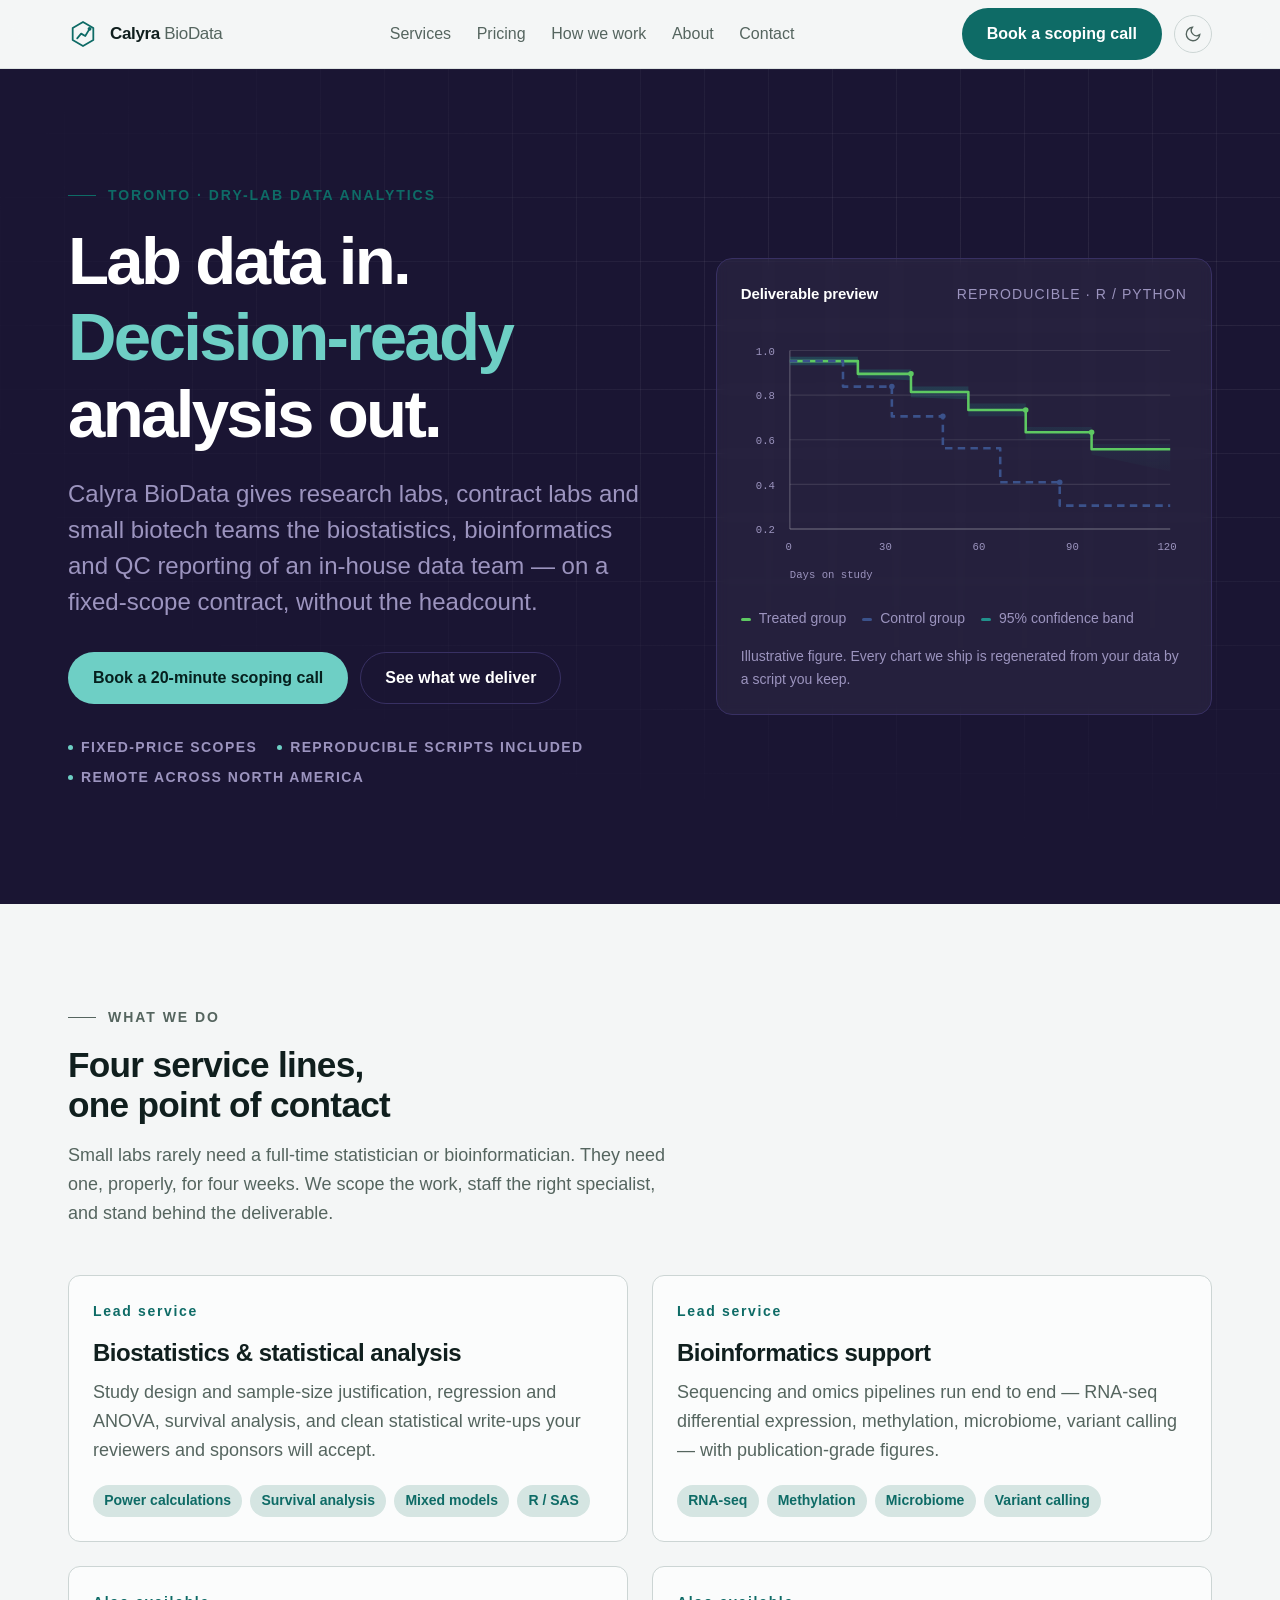
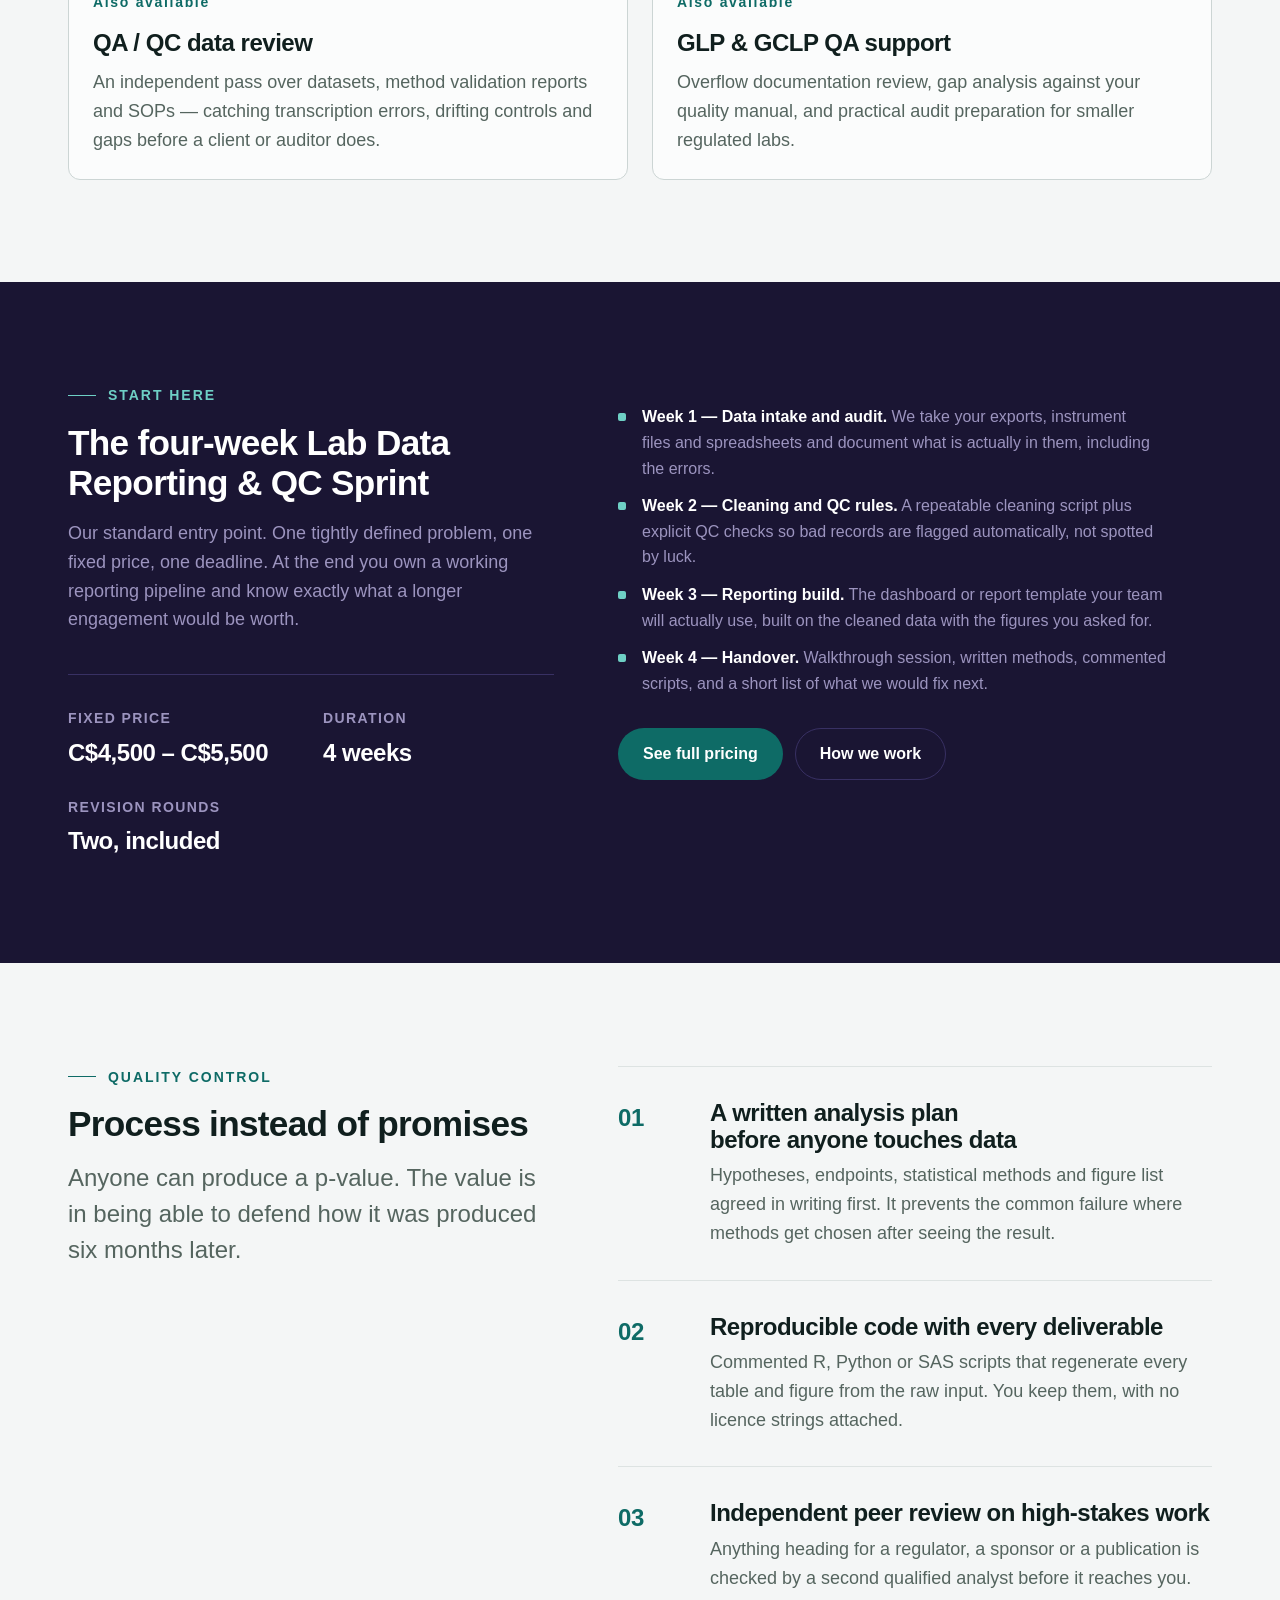
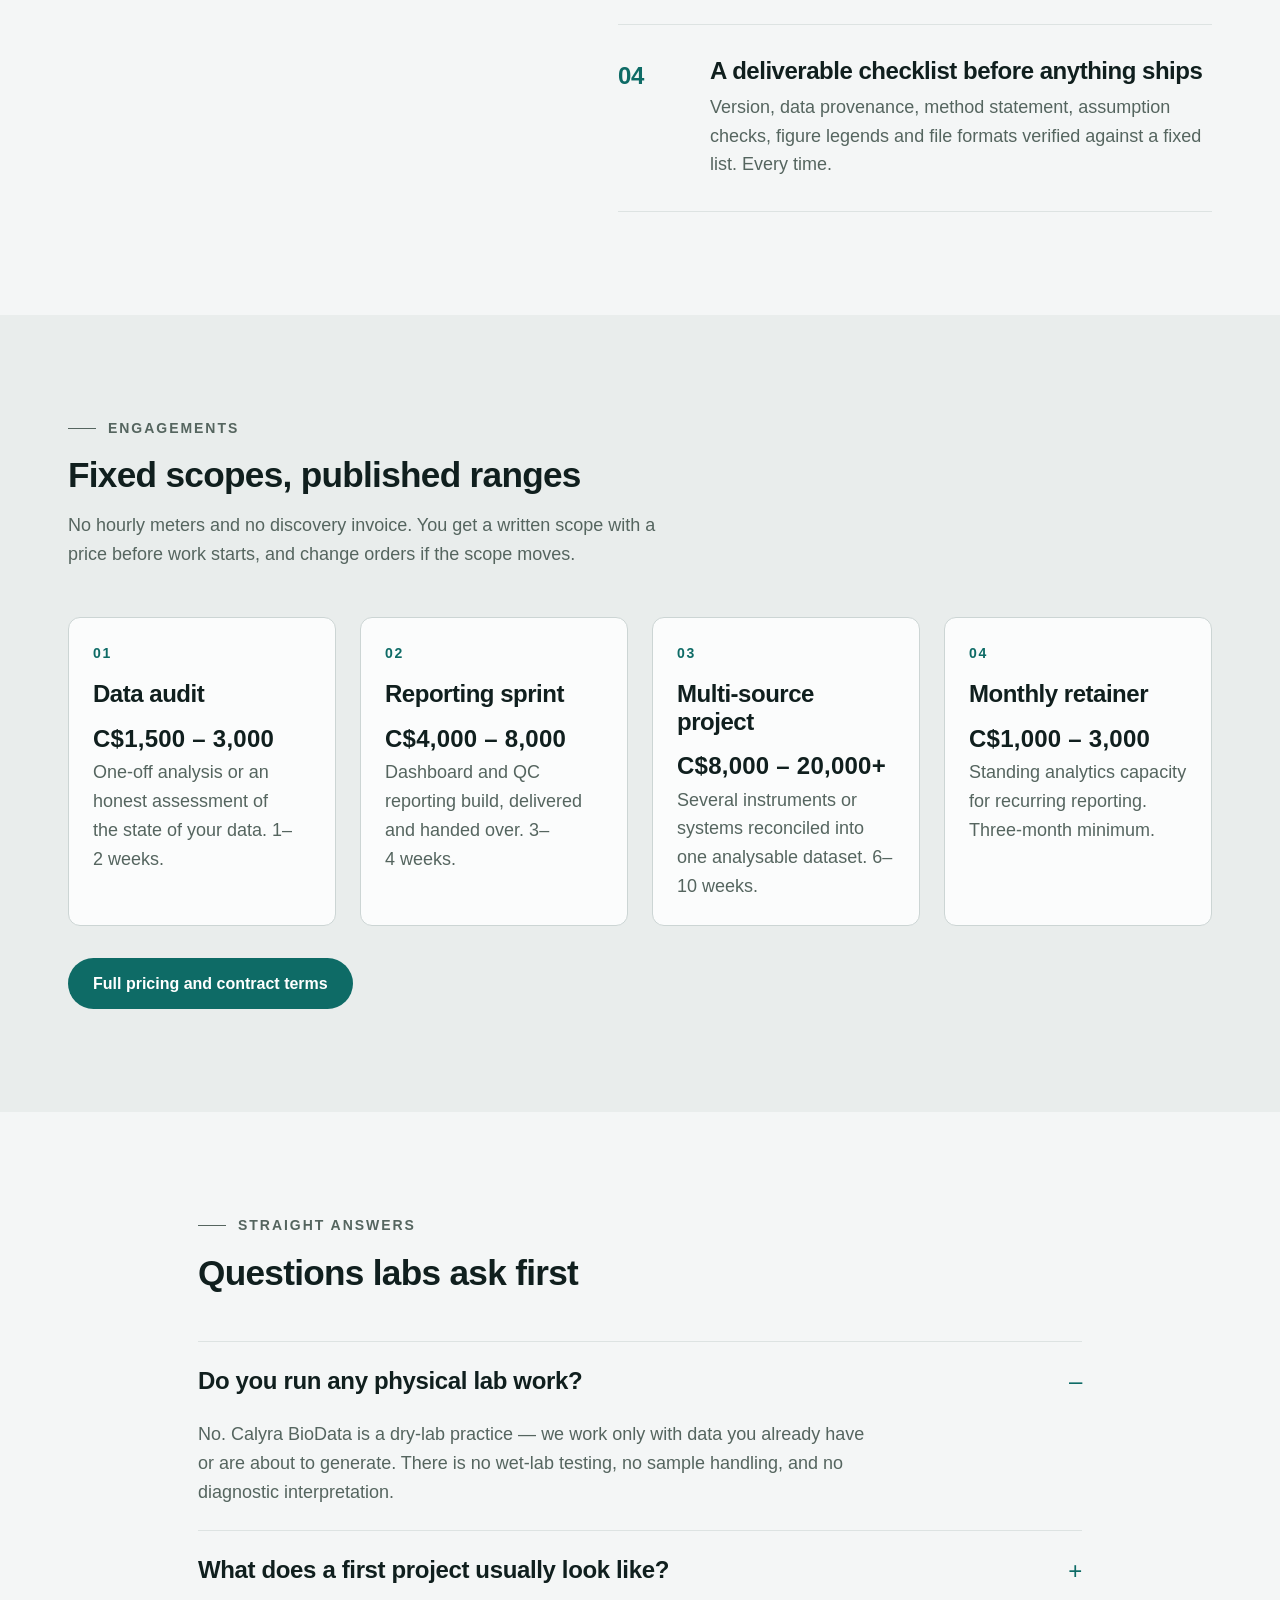
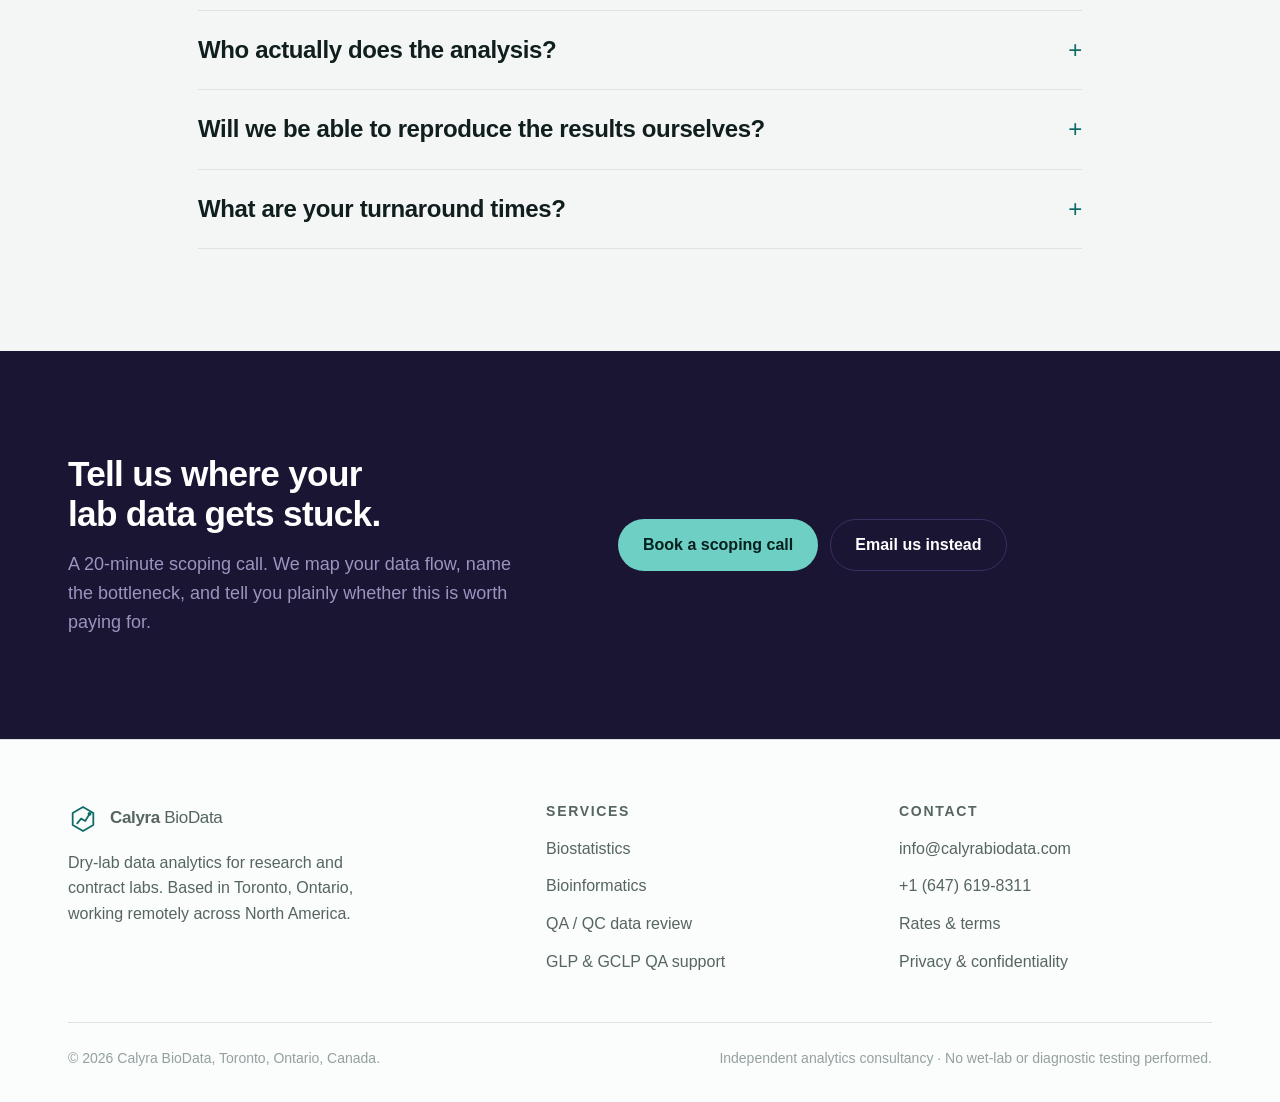
==== index.html @ 1084f404 "Calyra BioData static site" ====
<!doctype html>
<html lang="en">
<head>
<meta charset="utf-8">
<meta name="viewport" content="width=device-width, initial-scale=1">
<title>Calyra BioData — Biostatistics &amp; Bioinformatics for Labs | Toronto</title>
<meta name="description" content="Toronto-based dry-lab data analytics: biostatistics, bioinformatics, QA/QC data review and GLP support for research labs, contract labs and small biotech. Fixed-scope projects from C$1,500.">
<link rel="canonical" href="https://www.calyrabiodata.com/index.html">
<meta name="robots" content="index, follow, max-image-preview:large">
<meta property="og:type" content="website">
<meta property="og:site_name" content="Calyra BioData">
<meta property="og:title" content="Calyra BioData — Biostatistics &amp; Bioinformatics for Labs | Toronto">
<meta property="og:description" content="Toronto-based dry-lab data analytics: biostatistics, bioinformatics, QA/QC data review and GLP support for research labs, contract labs and small biotech. Fixed-scope projects from C$1,500.">
<meta property="og:url" content="https://www.calyrabiodata.com/index.html">
<meta property="og:image" content="https://www.calyrabiodata.com/assets/og.svg">
<meta property="og:locale" content="en_CA">
<meta name="twitter:card" content="summary_large_image">
<meta name="twitter:title" content="Calyra BioData — Biostatistics &amp; Bioinformatics for Labs | Toronto">
<meta name="twitter:description" content="Toronto-based dry-lab data analytics: biostatistics, bioinformatics, QA/QC data review and GLP support for research labs, contract labs and small biotech. Fixed-scope projects from C$1,500.">
<meta name="twitter:image" content="https://www.calyrabiodata.com/assets/og.svg">
<meta name="theme-color" content="#1a1533">
<meta name="author" content="Calyra BioData">
<meta name="geo.region" content="CA-ON">
<meta name="geo.placename" content="Toronto">
<link rel="icon" href="assets/favicon.svg" type="image/svg+xml">
<link rel="apple-touch-icon" href="assets/favicon.svg">
<link rel="preconnect" href="https://api.fontshare.com" crossorigin>
<link href="https://api.fontshare.com/v2/css?f[]=cabinet-grotesk@700,800&f[]=satoshi@400,500,700&display=swap" rel="stylesheet">
<link rel="stylesheet" href="css/style.css">
<script type="application/ld+json">
{
  "@context": "https://schema.org",
  "@type": "ProfessionalService",
  "@id": "https://www.calyrabiodata.com/#organization",
  "name": "Calyra BioData",
  "alternateName": "Calyra BioData Analytics",
  "url": "https://www.calyrabiodata.com/",
  "email": "info@calyrabiodata.com",
  "telephone": "+16476198311",
  "description": "Calyra BioData is a Toronto-based dry-lab data analytics consultancy providing biostatistics, bioinformatics, QA/QC data review and GLP/GCLP documentation support to research labs, contract labs and small biotech companies.",
  "areaServed": [{"@type": "Country", "name": "Canada"}, {"@type": "Country", "name": "United States"}],
  "address": {"@type": "PostalAddress", "addressLocality": "Toronto", "addressRegion": "ON", "addressCountry": "CA"},
  "priceRange": "C$1,500 - C$20,000+",
  "knowsAbout": ["Biostatistics", "Bioinformatics", "RNA-seq analysis", "Statistical analysis plans", "Data quality control", "Good Laboratory Practice", "R programming", "Python data analysis"],
  "makesOffer": [
    {"@type": "Offer", "name": "Data audit / one-off analysis", "priceCurrency": "CAD", "price": "1500"},
    {"@type": "Offer", "name": "Dashboard and QC reporting sprint", "priceCurrency": "CAD", "price": "4000"},
    {"@type": "Offer", "name": "Multi-source lab data project", "priceCurrency": "CAD", "price": "8000"},
    {"@type": "Offer", "name": "Monthly analytics retainer", "priceCurrency": "CAD", "price": "1000"}
  ]
}
</script><script type="application/ld+json">{"@context":"https://schema.org","@type":"FAQPage","mainEntity":[{"@type":"Question","name":"Do you run any physical lab work?","acceptedAnswer":{"@type":"Answer","text":"No. Calyra BioData is a dry-lab practice — we work only with data you already have or are about to generate. There is no wet-lab testing, no sample handling, and no diagnostic interpretation."}},{"@type":"Question","name":"What does a first project usually look like?","acceptedAnswer":{"@type":"Answer","text":"Most labs start with the four-week Lab Data Reporting &amp; QC Sprint at C$4,500–C$5,500, or a smaller one-off data audit from C$1,500. Both are fixed-scope and fixed-price, so you know the number before we begin."}},{"@type":"Question","name":"Who actually does the analysis?","acceptedAnswer":{"@type":"Answer","text":"Projects are scoped and quality-controlled in-house and delivered with vetted independent specialists — biostatisticians for clinical-style analysis, bioinformaticians for sequencing work. You are told who is on your project before it starts."}},{"@type":"Question","name":"Will we be able to reproduce the results ourselves?","acceptedAnswer":{"@type":"Answer","text":"Yes. Every engagement ships with the commented R, Python or SAS scripts that generated the figures and tables, plus a written methods section. Nothing lives only on our machines."}},{"@type":"Question","name":"What are your turnaround times?","acceptedAnswer":{"@type":"Answer","text":"One-off audits run one to two weeks. Dashboard and QC-reporting sprints run three to four weeks. Larger multi-source projects run six to ten weeks. Timelines assume complete data within five business days of kickoff."}}]}</script>
</head>
<body>
<a class="sr-only" href="#main">Skip to content</a>
<header class="header">
  <div class="wrap header__inner">
    <a class="brand" href="index.html" aria-label="Calyra BioData — home">
      <svg class="brand__mark" width="30" height="30" viewBox="0 0 32 32" fill="none" stroke="currentColor" stroke-width="1.9" stroke-linecap="round" stroke-linejoin="round" aria-hidden="true"><path d="M16 3.2 27 9.6v12.8L16 28.8 5 22.4V9.6z"/><path d="M9.8 20.6 14 15.6l4.4 2.5 4.6-7.6"/><circle cx="23" cy="10.5" r="2.1" fill="currentColor" stroke="none"/></svg>
      <span class="brand__name">Calyra <span>BioData</span></span>
    </a>
    <nav class="nav" id="site-nav" data-open="false" aria-label="Main">
      <a href="services.html">Services</a><a href="pricing.html">Pricing</a><a href="process.html">How we work</a><a href="about.html">About</a><a href="contact.html">Contact</a>
      <a class="btn btn--primary" href="contact.html">Book a scoping call</a>
    </nav>
    <div class="header__actions">
      <a class="btn btn--primary" href="contact.html">Book a scoping call</a>
      <button class="icon-btn" data-theme-toggle type="button" aria-label="Switch colour mode"></button>
      <button class="icon-btn nav-toggle" data-nav-toggle type="button" aria-expanded="false" aria-controls="site-nav" aria-label="Menu">
        <svg width="18" height="18" viewBox="0 0 24 24" fill="none" stroke="currentColor" stroke-width="2" stroke-linecap="round"><path d="M3 6h18M3 12h18M3 18h18"/></svg>
      </button>
    </div>
  </div>
</header>
<main id="main">

<section class="hero">
  <div class="hero__grid" aria-hidden="true"></div>
  <div class="wrap hero__inner">
    <div>
      <p class="eyebrow">Toronto &middot; Dry-lab data analytics</p>
      <h1>Lab data in. <em>Decision-ready</em> analysis out.</h1>
      <p class="lede">Calyra BioData gives research labs, contract labs and small biotech teams the biostatistics, bioinformatics and QC reporting of an in-house data team — on a fixed-scope contract, without the headcount.</p>
      <div class="btn-row">
        <a class="btn btn--primary" href="contact.html">Book a 20-minute scoping call</a>
        <a class="btn btn--ghost" href="services.html">See what we deliver</a>
      </div>
      <p class="hero__meta">
        <span>Fixed-price scopes</span><span>Reproducible scripts included</span><span>Remote across North America</span>
      </p>
    </div>
    <div class="chart-card reveal">
  <div class="chart-card__head">
    <h2>Deliverable preview</h2>
    <span>Reproducible &middot; R / Python</span>
  </div>
  <svg viewBox="0 0 420 250" role="img" aria-label="Illustrative time-to-event curves for two treatment groups, with a shaded confidence band, of the kind produced in a Calyra BioData statistical report." style="width:100%;height:auto">
    <defs>
      <linearGradient id="ci" x1="0" y1="0" x2="0" y2="1">
        <stop offset="0%" stop-color="#21918c" stop-opacity="0.30"/>
        <stop offset="100%" stop-color="#21918c" stop-opacity="0.02"/>
      </linearGradient>
    </defs>
    <g stroke="#ffffff" stroke-opacity="0.10" stroke-width="1">
      <line x1="46" y1="24" x2="404" y2="24"/>
      <line x1="46" y1="66" x2="404" y2="66"/>
      <line x1="46" y1="108" x2="404" y2="108"/>
      <line x1="46" y1="150" x2="404" y2="150"/>
      <line x1="46" y1="192" x2="404" y2="192"/>
    </g>
    <g fill="#9c94bf" font-size="10" font-family="ui-monospace, monospace">
      <text x="14" y="28">1.0</text><text x="14" y="70">0.8</text><text x="14" y="112">0.6</text>
      <text x="14" y="154">0.4</text><text x="14" y="196">0.2</text>
      <text x="42" y="212">0</text><text x="130" y="212">30</text><text x="218" y="212">60</text>
      <text x="306" y="212">90</text><text x="392" y="212">120</text>
    </g>
    <line x1="46" y1="192" x2="404" y2="192" stroke="#ffffff" stroke-opacity="0.28"/>
    <line x1="46" y1="24" x2="46" y2="192" stroke="#ffffff" stroke-opacity="0.28"/>
    <path d="M46 30 L110 30 L110 42 L160 42 L160 58 L214 58 L214 74 L268 74 L268 96 L330 96 L330 112 L404 112
             L404 138 L330 122 L330 106 L268 108 L268 86 L214 86 L214 70 L160 68 L160 52 L110 50 L110 38 L46 38 Z"
          fill="url(#ci)"/>
    <polyline points="46,34 110,34 110,46 160,46 160,63 214,63 214,80 268,80 268,101 330,101 330,117 404,117"
              fill="none" stroke="#5ec962" stroke-width="2.4" stroke-linejoin="round"/>
    <polyline points="46,34 96,34 96,58 142,58 142,86 190,86 190,116 244,116 244,148 300,148 300,170 404,170"
              fill="none" stroke="#3b528b" stroke-width="2.4" stroke-linejoin="round" stroke-dasharray="7 5"/>
    <g fill="#5ec962">
      <circle cx="160" cy="46" r="2.6"/><circle cx="268" cy="80" r="2.6"/><circle cx="330" cy="101" r="2.6"/>
    </g>
    <g fill="#3b528b">
      <circle cx="142" cy="58" r="2.6"/><circle cx="190" cy="86" r="2.6"/><circle cx="300" cy="148" r="2.6"/>
    </g>
    <text x="46" y="238" fill="#9c94bf" font-size="10" font-family="ui-monospace, monospace">Days on study</text>
  </svg>
  <div class="chart-legend">
    <span><b style="background:#5ec962"></b>Treated group</span>
    <span><b style="background:#3b528b"></b>Control group</span>
    <span><b style="background:#21918c"></b>95% confidence band</span>
  </div>
  <p class="tiny" style="margin-top:var(--space-4);color:var(--color-ink-muted)">Illustrative figure. Every chart we ship is regenerated from your data by a script you keep.</p>
</div>
  </div>
</section>

<section>
  <div class="wrap">
    <div class="section-head reveal">
      <p class="eyebrow">What we do</p>
      <h2 class="section-title">Four service lines, one point of contact</h2>
      <p>Small labs rarely need a full-time statistician or bioinformatician. They need one, properly, for four weeks. We scope the work, staff the right specialist, and stand behind the deliverable.</p>
    </div>
    <div class="grid grid--2 reveal">
      <a class="card card--link" href="services.html#biostatistics" style="text-decoration:none;color:inherit">
        <span class="card__num">Lead service</span>
        <h3>Biostatistics &amp; statistical analysis</h3>
        <p>Study design and sample-size justification, regression and ANOVA, survival analysis, and clean statistical write-ups your reviewers and sponsors will accept.</p>
        <div class="tag-list"><span class="tag">Power calculations</span><span class="tag">Survival analysis</span><span class="tag">Mixed models</span><span class="tag">R / SAS</span></div>
      </a>
      <a class="card card--link" href="services.html#bioinformatics" style="text-decoration:none;color:inherit">
        <span class="card__num">Lead service</span>
        <h3>Bioinformatics support</h3>
        <p>Sequencing and omics pipelines run end to end — RNA-seq differential expression, methylation, microbiome, variant calling — with publication-grade figures.</p>
        <div class="tag-list"><span class="tag">RNA-seq</span><span class="tag">Methylation</span><span class="tag">Microbiome</span><span class="tag">Variant calling</span></div>
      </a>
      <a class="card card--link" href="services.html#qa-qc" style="text-decoration:none;color:inherit">
        <span class="card__num">Also available</span>
        <h3>QA / QC data review</h3>
        <p>An independent pass over datasets, method validation reports and SOPs — catching transcription errors, drifting controls and gaps before a client or auditor does.</p>
      </a>
      <a class="card card--link" href="services.html#gxp" style="text-decoration:none;color:inherit">
        <span class="card__num">Also available</span>
        <h3>GLP &amp; GCLP QA support</h3>
        <p>Overflow documentation review, gap analysis against your quality manual, and practical audit preparation for smaller regulated labs.</p>
      </a>
    </div>
  </div>
</section>

<section class="band-ink">
  <div class="wrap split">
    <div>
      <p class="eyebrow">Start here</p>
      <h2 class="section-title">The four-week Lab Data Reporting &amp; QC Sprint</h2>
      <p>Our standard entry point. One tightly defined problem, one fixed price, one deadline. At the end you own a working reporting pipeline and know exactly what a longer engagement would be worth.</p>
      <dl class="stats">
        <div><dt>Fixed price</dt><dd>C$4,500 – C$5,500</dd></div>
        <div><dt>Duration</dt><dd>4 weeks</dd></div>
        <div><dt>Revision rounds</dt><dd>Two, included</dd></div>
      </dl>
    </div>
    <div>
      <ul class="check-list" role="list">
        <li><strong style="color:#fff">Week 1 — Data intake and audit.</strong> We take your exports, instrument files and spreadsheets and document what is actually in them, including the errors.</li>
        <li><strong style="color:#fff">Week 2 — Cleaning and QC rules.</strong> A repeatable cleaning script plus explicit QC checks so bad records are flagged automatically, not spotted by luck.</li>
        <li><strong style="color:#fff">Week 3 — Reporting build.</strong> The dashboard or report template your team will actually use, built on the cleaned data with the figures you asked for.</li>
        <li><strong style="color:#fff">Week 4 — Handover.</strong> Walkthrough session, written methods, commented scripts, and a short list of what we would fix next.</li>
      </ul>
      <div class="btn-row"><a class="btn btn--primary" href="pricing.html">See full pricing</a><a class="btn btn--ghost" href="process.html">How we work</a></div>
    </div>
  </div>
</section>

<section>
  <div class="wrap split">
    <div class="sticky-col reveal">
      <p class="eyebrow">Quality control</p>
      <h2 class="section-title">Process instead of promises</h2>
      <p class="lede">Anyone can produce a p-value. The value is in being able to defend how it was produced six months later.</p>
    </div>
    <ol class="steps reveal" role="list">
      <li><div><h3>A written analysis plan before anyone touches data</h3><p>Hypotheses, endpoints, statistical methods and figure list agreed in writing first. It prevents the common failure where methods get chosen after seeing the result.</p></div></li>
      <li><div><h3>Reproducible code with every deliverable</h3><p>Commented R, Python or SAS scripts that regenerate every table and figure from the raw input. You keep them, with no licence strings attached.</p></div></li>
      <li><div><h3>Independent peer review on high-stakes work</h3><p>Anything heading for a regulator, a sponsor or a publication is checked by a second qualified analyst before it reaches you.</p></div></li>
      <li><div><h3>A deliverable checklist before anything ships</h3><p>Version, data provenance, method statement, assumption checks, figure legends and file formats verified against a fixed list. Every time.</p></div></li>
    </ol>
  </div>
</section>

<section class="band-offset">
  <div class="wrap">
    <div class="section-head reveal">
      <p class="eyebrow">Engagements</p>
      <h2 class="section-title">Fixed scopes, published ranges</h2>
      <p>No hourly meters and no discovery invoice. You get a written scope with a price before work starts, and change orders if the scope moves.</p>
    </div>
    <div class="grid grid--4 reveal">
      <div class="card"><span class="card__num">01</span><h3>Data audit</h3><p class="mono" style="font-family:var(--font-display);font-weight:700;font-size:var(--text-lg);color:var(--color-text)">C$1,500 – 3,000</p><p class="small">One-off analysis or an honest assessment of the state of your data. 1–2 weeks.</p></div>
      <div class="card"><span class="card__num">02</span><h3>Reporting sprint</h3><p class="mono" style="font-family:var(--font-display);font-weight:700;font-size:var(--text-lg);color:var(--color-text)">C$4,000 – 8,000</p><p class="small">Dashboard and QC reporting build, delivered and handed over. 3–4 weeks.</p></div>
      <div class="card"><span class="card__num">03</span><h3>Multi-source project</h3><p class="mono" style="font-family:var(--font-display);font-weight:700;font-size:var(--text-lg);color:var(--color-text)">C$8,000 – 20,000+</p><p class="small">Several instruments or systems reconciled into one analysable dataset. 6–10 weeks.</p></div>
      <div class="card"><span class="card__num">04</span><h3>Monthly retainer</h3><p class="mono" style="font-family:var(--font-display);font-weight:700;font-size:var(--text-lg);color:var(--color-text)">C$1,000 – 3,000</p><p class="small">Standing analytics capacity for recurring reporting. Three-month minimum.</p></div>
    </div>
    <div class="btn-row reveal"><a class="btn btn--primary" href="pricing.html">Full pricing and contract terms</a></div>
  </div>
</section>

<section>
  <div class="wrap wrap--default">
    <div class="section-head reveal">
      <p class="eyebrow">Straight answers</p>
      <h2 class="section-title">Questions labs ask first</h2>
    </div>
    <div class="reveal"><div class="faq"><details open><summary>Do you run any physical lab work?</summary><p>No. Calyra BioData is a dry-lab practice — we work only with data you already have or are about to generate. There is no wet-lab testing, no sample handling, and no diagnostic interpretation.</p></details><details><summary>What does a first project usually look like?</summary><p>Most labs start with the four-week Lab Data Reporting &amp; QC Sprint at C$4,500–C$5,500, or a smaller one-off data audit from C$1,500. Both are fixed-scope and fixed-price, so you know the number before we begin.</p></details><details><summary>Who actually does the analysis?</summary><p>Projects are scoped and quality-controlled in-house and delivered with vetted independent specialists — biostatisticians for clinical-style analysis, bioinformaticians for sequencing work. You are told who is on your project before it starts.</p></details><details><summary>Will we be able to reproduce the results ourselves?</summary><p>Yes. Every engagement ships with the commented R, Python or SAS scripts that generated the figures and tables, plus a written methods section. Nothing lives only on our machines.</p></details><details><summary>What are your turnaround times?</summary><p>One-off audits run one to two weeks. Dashboard and QC-reporting sprints run three to four weeks. Larger multi-source projects run six to ten weeks. Timelines assume complete data within five business days of kickoff.</p></details></div></div>
  </div>
</section>

<section class="cta">
  <div class="wrap">
    <div class="split" style="align-items:center">
      <div>
        <h2>Tell us where your lab data gets stuck.</h2>
        <p>A 20-minute scoping call. We map your data flow, name the bottleneck, and tell you plainly whether this is worth paying for.</p>
      </div>
      <div class="btn-row" style="margin-top:0">
        <a class="btn btn--primary" href="contact.html">Book a scoping call</a>
        <a class="btn btn--ghost" href="mailto:info@calyrabiodata.com">Email us instead</a>
      </div>
    </div>
  </div>
</section>

</main>
<footer class="footer">
  <div class="wrap">
    <div class="footer__top">
      <div class="footer__brand">
        <a class="brand" href="index.html"><svg class="brand__mark" width="30" height="30" viewBox="0 0 32 32" fill="none" stroke="currentColor" stroke-width="1.9" stroke-linecap="round" stroke-linejoin="round" aria-hidden="true"><path d="M16 3.2 27 9.6v12.8L16 28.8 5 22.4V9.6z"/><path d="M9.8 20.6 14 15.6l4.4 2.5 4.6-7.6"/><circle cx="23" cy="10.5" r="2.1" fill="currentColor" stroke="none"/></svg><span class="brand__name">Calyra <span>BioData</span></span></a>
        <p>Dry-lab data analytics for research and contract labs. Based in Toronto, Ontario, working remotely across North America.</p>
      </div>
      <div>
        <h2>Services</h2>
        <ul role="list">
          <li><a href="services.html#biostatistics">Biostatistics</a></li>
          <li><a href="services.html#bioinformatics">Bioinformatics</a></li>
          <li><a href="services.html#qa-qc">QA / QC data review</a></li>
          <li><a href="services.html#gxp">GLP &amp; GCLP QA support</a></li>
        </ul>
      </div>
      <div>
        <h2>Contact</h2>
        <ul role="list">
          <li><a href="mailto:info@calyrabiodata.com">info@calyrabiodata.com</a></li>
          <li><a href="tel:+16476198311">+1 (647) 619-8311</a></li>
          <li><a href="pricing.html">Rates &amp; terms</a></li>
          <li><a href="privacy.html">Privacy &amp; confidentiality</a></li>
        </ul>
      </div>
    </div>
    <div class="footer__bottom">
      <span>&copy; <span data-year>2026</span> Calyra BioData, Toronto, Ontario, Canada.</span>
      <span>Independent analytics consultancy &middot; No wet-lab or diagnostic testing performed.</span>
    </div>
  </div>
</footer>
<script src="js/main.js" defer></script>
</body>
</html>
---- css/style.css ----
/* ============================================================
   Calyra BioData — design system
   Palette concept: viridis (the scientific colormap standard)
   Type: Cabinet Grotesk (display) + Satoshi (body)
   ============================================================ */

:root,
[data-theme='light'] {
  /* Type scale */
  --text-xs: clamp(0.75rem, 0.7rem + 0.25vw, 0.875rem);
  --text-sm: clamp(0.875rem, 0.8rem + 0.35vw, 1rem);
  --text-base: clamp(1rem, 0.95rem + 0.25vw, 1.125rem);
  --text-lg: clamp(1.125rem, 1rem + 0.75vw, 1.5rem);
  --text-xl: clamp(1.5rem, 1.2rem + 1.25vw, 2.25rem);
  --text-2xl: clamp(2rem, 1.2rem + 2.5vw, 3.5rem);
  --text-3xl: clamp(2.5rem, 1rem + 4vw, 5rem);

  /* Spacing */
  --space-1: 0.25rem;
  --space-2: 0.5rem;
  --space-3: 0.75rem;
  --space-4: 1rem;
  --space-5: 1.25rem;
  --space-6: 1.5rem;
  --space-8: 2rem;
  --space-10: 2.5rem;
  --space-12: 3rem;
  --space-16: 4rem;
  --space-20: 5rem;
  --space-24: 6rem;
  --space-32: 8rem;

  /* Surfaces */
  --color-bg: #f4f6f6;
  --color-surface: #fbfcfc;
  --color-surface-2: #ffffff;
  --color-surface-offset: #e9edec;
  --color-divider: #dde3e2;
  --color-border: #ccd5d4;

  /* Text */
  --color-text: #101f1e;
  --color-text-muted: #55655f;
  --color-text-faint: #93a19f;
  --color-text-inverse: #f2f6f5;

  /* Accent — viridis teal */
  --color-primary: #0e6b66;
  --color-primary-hover: #0a5450;
  --color-primary-highlight: #d5e5e2;

  /* Deep viridis low-end, for full-bleed dark bands */
  --color-ink: #1a1533;
  --color-ink-2: #241d45;
  --color-ink-border: #383063;
  --color-ink-text: #ded9f0;
  --color-ink-muted: #9c94bf;

  /* Data colors — charts only */
  --data-1: #440154;
  --data-2: #3b528b;
  --data-3: #21918c;
  --data-4: #5ec962;
  --data-5: #d9c209;

  --radius-sm: 0.375rem;
  --radius-md: 0.5rem;
  --radius-lg: 0.75rem;
  --radius-xl: 1rem;
  --radius-full: 9999px;

  --transition-interactive: 180ms cubic-bezier(0.16, 1, 0.3, 1);

  --shadow-sm: 0 1px 2px oklch(0.2 0.02 190 / 0.07);
  --shadow-md: 0 4px 14px oklch(0.2 0.02 190 / 0.09);
  --shadow-lg: 0 14px 36px oklch(0.2 0.02 190 / 0.13);

  --content-narrow: 660px;
  --content-default: 980px;
  --content-wide: 1240px;

  --font-display: 'Cabinet Grotesk', 'Helvetica Neue', sans-serif;
  --font-body: 'Satoshi', 'Helvetica Neue', sans-serif;
}

[data-theme='dark'] {
  --color-bg: #101718;
  --color-surface: #16201f;
  --color-surface-2: #1b2625;
  --color-surface-offset: #1e2b2a;
  --color-divider: #24312f;
  --color-border: #33403e;
  --color-text: #dbe5e3;
  --color-text-muted: #8a9b98;
  --color-text-faint: #5d6d6a;
  --color-text-inverse: #101718;
  --color-primary: #4bb3aa;
  --color-primary-hover: #6eccc3;
  --color-primary-highlight: #1d3936;
  --color-ink: #150f2c;
  --color-ink-2: #1d1739;
  --color-ink-border: #322a58;
  --color-ink-text: #ded9f0;
  --color-ink-muted: #9c94bf;
  --shadow-sm: 0 1px 2px oklch(0 0 0 / 0.3);
  --shadow-md: 0 4px 14px oklch(0 0 0 / 0.38);
  --shadow-lg: 0 14px 36px oklch(0 0 0 / 0.48);
}

@media (prefers-color-scheme: dark) {
  :root:not([data-theme]) {
    --color-bg: #101718;
    --color-surface: #16201f;
    --color-surface-2: #1b2625;
    --color-surface-offset: #1e2b2a;
    --color-divider: #24312f;
    --color-border: #33403e;
    --color-text: #dbe5e3;
    --color-text-muted: #8a9b98;
    --color-text-faint: #5d6d6a;
    --color-text-inverse: #101718;
    --color-primary: #4bb3aa;
    --color-primary-hover: #6eccc3;
    --color-primary-highlight: #1d3936;
  }
}

/* ---------------- base ---------------- */
*,
*::before,
*::after {
  box-sizing: border-box;
  margin: 0;
  padding: 0;
}

html {
  -webkit-text-size-adjust: none;
  text-size-adjust: none;
  -webkit-font-smoothing: antialiased;
  -moz-osx-font-smoothing: grayscale;
  text-rendering: optimizeLegibility;
  scroll-behavior: smooth;
  scroll-padding-top: var(--space-20);
}

body {
  min-height: 100dvh;
  line-height: 1.6;
  font-family: var(--font-body);
  font-size: var(--text-base);
  color: var(--color-text);
  background-color: var(--color-bg);
  overflow-x: hidden;
}

img,
picture,
svg,
canvas {
  display: block;
  max-width: 100%;
  height: auto;
}
ul[role='list'],
ol[role='list'] {
  list-style: none;
}
input,
button,
textarea,
select {
  font: inherit;
  color: inherit;
}
h1,
h2,
h3,
h4 {
  text-wrap: balance;
  line-height: 1.14;
  font-family: var(--font-display);
  font-weight: 700;
  letter-spacing: -0.02em;
}
p,
li,
figcaption {
  text-wrap: pretty;
  max-width: 68ch;
}
button {
  cursor: pointer;
  background: none;
  border: none;
}
table {
  border-collapse: collapse;
  width: 100%;
}
a {
  color: var(--color-primary);
  text-decoration-thickness: 1px;
  text-underline-offset: 3px;
}
::selection {
  background: color-mix(in oklab, var(--color-primary) 26%, transparent);
}
:focus-visible {
  outline: 2px solid var(--color-primary);
  outline-offset: 3px;
  border-radius: var(--radius-sm);
}
a,
button,
input,
textarea,
select,
.card {
  transition:
    color var(--transition-interactive),
    background var(--transition-interactive),
    border-color var(--transition-interactive),
    box-shadow var(--transition-interactive),
    transform var(--transition-interactive);
}
@media (prefers-reduced-motion: reduce) {
  *,
  *::before,
  *::after {
    animation-duration: 0.01ms !important;
    transition-duration: 0.01ms !important;
    scroll-behavior: auto !important;
  }
}
.sr-only {
  position: absolute;
  width: 1px;
  height: 1px;
  padding: 0;
  margin: -1px;
  overflow: hidden;
  clip: rect(0, 0, 0, 0);
  white-space: nowrap;
  border-width: 0;
}

/* ---------------- layout ---------------- */
.wrap {
  width: 100%;
  max-width: var(--content-wide);
  margin-inline: auto;
  padding-inline: clamp(var(--space-5), 5vw, var(--space-12));
}
.wrap--default {
  max-width: var(--content-default);
}
.wrap--narrow {
  max-width: var(--content-narrow);
}
section {
  padding-block: clamp(var(--space-16), 8vw, var(--space-32));
}
.band-ink {
  background: var(--color-ink);
  color: var(--color-ink-text);
  position: relative;
  overflow: hidden;
}
.band-ink h2,
.band-ink h3 {
  color: #fff;
}
.band-ink p {
  color: var(--color-ink-muted);
}
.band-offset {
  background: var(--color-surface-offset);
}

/* ---------------- type helpers ---------------- */
.eyebrow {
  font-family: var(--font-body);
  font-size: var(--text-xs);
  font-weight: 700;
  letter-spacing: 0.14em;
  text-transform: uppercase;
  color: var(--color-primary);
  margin-bottom: var(--space-4);
  display: flex;
  align-items: center;
  gap: var(--space-3);
  max-width: none;
}
.eyebrow::before {
  content: '';
  width: 28px;
  height: 1px;
  background: currentColor;
  flex: 0 0 auto;
}
.band-ink .eyebrow {
  color: #6ecfc5;
}
h1.display {
  font-size: var(--text-2xl);
  letter-spacing: -0.035em;
}
h2.section-title {
  font-size: var(--text-xl);
  margin-bottom: var(--space-4);
}
h3 {
  font-size: var(--text-lg);
}
.lede {
  font-size: var(--text-lg);
  line-height: 1.5;
  color: var(--color-text-muted);
  font-family: var(--font-body);
  max-width: 40ch;
}
.muted {
  color: var(--color-text-muted);
}
.small {
  font-size: var(--text-sm);
}
.tiny {
  font-size: var(--text-xs);
}
.mono {
  font-variant-numeric: tabular-nums;
  letter-spacing: 0.01em;
}

/* ---------------- buttons ---------------- */
.btn {
  display: inline-flex;
  align-items: center;
  gap: var(--space-2);
  font-size: var(--text-sm);
  font-weight: 700;
  padding: var(--space-3) var(--space-6);
  border-radius: var(--radius-full);
  text-decoration: none;
  border: 1px solid transparent;
  white-space: nowrap;
}
.btn--primary {
  background: var(--color-primary);
  color: #fff;
}
.btn--primary:hover {
  background: var(--color-primary-hover);
  transform: translateY(-1px);
}
[data-theme='dark'] .btn--primary {
  color: #06201e;
}
.btn--ghost {
  border-color: var(--color-border);
  color: var(--color-text);
  background: transparent;
}
.btn--ghost:hover {
  border-color: var(--color-primary);
  color: var(--color-primary);
}
.hero .btn--ghost {
  border-color: var(--color-ink-border);
  color: #fff;
}
.hero .btn--ghost:hover {
  border-color: #6ecfc5;
  color: #6ecfc5;
}
.hero .btn--primary {
  background: #6ecfc5;
  color: #06201e;
}
.hero .btn--primary:hover {
  background: #8fdcd4;
  color: #06201e;
}
.nav .btn--primary,
.nav .btn--primary:hover,
.nav a.btn {
  color: #fff;
  border-bottom: 1px solid transparent;
}
[data-theme='dark'] .nav .btn--primary,
[data-theme='dark'] .nav a.btn {
  color: #06201e;
}
.band-ink .btn--ghost {
  border-color: var(--color-ink-border);
  color: #fff;
}
.band-ink .btn--ghost:hover {
  border-color: #6ecfc5;
  color: #6ecfc5;
}
.btn-row {
  display: flex;
  flex-wrap: wrap;
  gap: var(--space-3);
  margin-top: var(--space-8);
}

/* ---------------- header ---------------- */
.header {
  position: sticky;
  top: 0;
  z-index: 60;
  background: color-mix(in oklab, var(--color-bg) 88%, transparent);
  backdrop-filter: blur(14px);
  border-bottom: 1px solid var(--color-divider);
}
.header__inner {
  display: flex;
  align-items: center;
  justify-content: space-between;
  gap: var(--space-6);
  min-height: 68px;
}
.brand {
  display: flex;
  align-items: center;
  gap: var(--space-3);
  text-decoration: none;
  color: var(--color-text);
  flex: 0 0 auto;
}
.brand__mark {
  color: var(--color-primary);
  flex: 0 0 auto;
}
.brand__name {
  font-family: var(--font-display);
  font-weight: 800;
  font-size: 1.0625rem;
  letter-spacing: -0.02em;
  line-height: 1.1;
}
.brand__name span {
  font-weight: 500;
  color: var(--color-text-muted);
}
.nav {
  display: flex;
  align-items: center;
  gap: clamp(var(--space-4), 2vw, var(--space-8));
}
.nav a {
  font-size: var(--text-sm);
  font-weight: 500;
  color: var(--color-text-muted);
  text-decoration: none;
}
.nav a:hover,
.nav a[aria-current='page'] {
  color: var(--color-text);
}
.nav a[aria-current='page'] {
  font-weight: 700;
}
.nav > .btn {
  display: none;
}
.header__actions {
  display: flex;
  align-items: center;
  gap: var(--space-3);
  flex: 0 0 auto;
}
.icon-btn {
  display: grid;
  place-items: center;
  width: 38px;
  height: 38px;
  border-radius: var(--radius-full);
  border: 1px solid var(--color-border);
  color: var(--color-text-muted);
}
.icon-btn:hover {
  color: var(--color-primary);
  border-color: var(--color-primary);
}
.nav-toggle {
  display: none;
}
@media (max-width: 900px) {
  .nav {
    position: fixed;
    inset: 68px 0 auto;
    flex-direction: column;
    align-items: stretch;
    gap: 0;
    background: var(--color-surface);
    border-bottom: 1px solid var(--color-divider);
    padding: var(--space-2) clamp(var(--space-5), 5vw, var(--space-12))
      var(--space-6);
    box-shadow: var(--shadow-lg);
    transform: translateY(-8px);
    opacity: 0;
    pointer-events: none;
    transition:
      opacity 160ms ease,
      transform 160ms ease;
  }
  .nav[data-open='true'] {
    opacity: 1;
    transform: none;
    pointer-events: auto;
  }
  .nav a {
    padding: var(--space-3) 0;
    border-bottom: 1px solid var(--color-divider);
    font-size: var(--text-base);
  }
  .nav > .btn {
    display: inline-flex;
    margin-top: var(--space-4);
    justify-content: center;
  }
  .nav-toggle {
    display: grid;
  }
  .header__actions .btn--primary {
    display: none;
  }
}

/* ---------------- hero ---------------- */
.hero {
  background: var(--color-ink);
  color: var(--color-ink-text);
  position: relative;
  overflow: hidden;
  padding-block: clamp(var(--space-16), 9vw, var(--space-32));
}
.hero__grid {
  position: absolute;
  inset: 0;
  background-image:
    linear-gradient(
      to right,
      color-mix(in oklab, #fff 7%, transparent) 1px,
      transparent 1px
    ),
    linear-gradient(
      to bottom,
      color-mix(in oklab, #fff 7%, transparent) 1px,
      transparent 1px
    );
  background-size: 64px 64px;
  mask-image: radial-gradient(120% 90% at 78% 30%, #000 10%, transparent 72%);
  pointer-events: none;
}
.hero__inner {
  position: relative;
  display: grid;
  grid-template-columns: minmax(0, 1fr) minmax(0, 0.85fr);
  gap: clamp(var(--space-10), 5vw, var(--space-20));
  align-items: center;
}
@media (max-width: 940px) {
  .hero__inner {
    grid-template-columns: 1fr;
  }
}
.hero h1 {
  font-size: var(--text-3xl);
  color: #fff;
  letter-spacing: -0.04em;
  max-width: 18ch;
}
.hero h1 em {
  font-style: normal;
  color: #6ecfc5;
}
.hero .lede {
  color: var(--color-ink-muted);
  margin-top: var(--space-6);
  max-width: 46ch;
}
.hero__meta {
  display: flex;
  flex-wrap: wrap;
  gap: var(--space-2) var(--space-5);
  margin-top: var(--space-8);
  font-size: var(--text-xs);
  color: var(--color-ink-muted);
  text-transform: uppercase;
  letter-spacing: 0.1em;
  font-weight: 600;
}
.hero__meta span {
  display: flex;
  align-items: center;
  gap: var(--space-2);
}
.hero__meta span::before {
  content: '';
  width: 5px;
  height: 5px;
  border-radius: 50%;
  background: #6ecfc5;
}

/* hero chart card */
.chart-card {
  background: color-mix(in oklab, #fff 5%, transparent);
  border: 1px solid var(--color-ink-border);
  border-radius: var(--radius-xl);
  padding: var(--space-6);
  backdrop-filter: blur(6px);
}
.chart-card__head {
  display: flex;
  align-items: baseline;
  justify-content: space-between;
  gap: var(--space-4);
  margin-bottom: var(--space-5);
}
.chart-card__head h2 {
  font-size: 0.9375rem;
  color: #fff;
  letter-spacing: -0.01em;
}
.chart-card__head span {
  font-size: var(--text-xs);
  color: var(--color-ink-muted);
  letter-spacing: 0.08em;
  text-transform: uppercase;
}
.chart-legend {
  display: flex;
  flex-wrap: wrap;
  gap: var(--space-4);
  margin-top: var(--space-4);
  font-size: var(--text-xs);
  color: var(--color-ink-muted);
}
.chart-legend b {
  display: inline-block;
  width: 10px;
  height: 3px;
  border-radius: 2px;
  margin-right: var(--space-2);
  vertical-align: middle;
}

/* ---------------- cards / grids ---------------- */
.grid {
  display: grid;
  gap: var(--space-6);
}
.grid--2 {
  grid-template-columns: repeat(2, minmax(0, 1fr));
}
.grid--3 {
  grid-template-columns: repeat(3, minmax(0, 1fr));
}
.grid--4 {
  grid-template-columns: repeat(4, minmax(0, 1fr));
}
@media (max-width: 1040px) {
  .grid--4 {
    grid-template-columns: repeat(2, minmax(0, 1fr));
  }
}
@media (max-width: 900px) {
  .grid--3 {
    grid-template-columns: repeat(2, minmax(0, 1fr));
  }
}
@media (max-width: 720px) {
  .grid--2,
  .grid--3,
  .grid--4 {
    grid-template-columns: 1fr;
  }
}
.card {
  background: var(--color-surface);
  border: 1px solid var(--color-border);
  border-radius: var(--radius-lg);
  padding: var(--space-6);
}
.card--link:hover {
  border-color: var(--color-primary);
  box-shadow: var(--shadow-md);
  transform: translateY(-2px);
}
.card h3 {
  margin-bottom: var(--space-3);
}
.card p {
  color: var(--color-text-muted);
  font-size: var(--text-base);
}
.card__num {
  font-family: var(--font-display);
  font-size: var(--text-xs);
  font-weight: 700;
  letter-spacing: 0.12em;
  color: var(--color-primary);
  display: block;
  margin-bottom: var(--space-4);
}
.card__icon {
  color: var(--color-primary);
  margin-bottom: var(--space-5);
}
.tag-list {
  display: flex;
  flex-wrap: wrap;
  gap: var(--space-2);
  margin-top: var(--space-5);
}
.tag {
  font-size: var(--text-xs);
  font-weight: 600;
  padding: 0.3rem 0.7rem;
  border-radius: var(--radius-full);
  background: var(--color-primary-highlight);
  color: var(--color-primary);
  white-space: nowrap;
}
[data-theme='dark'] .tag {
  color: #8ad8d0;
}
.check-list {
  list-style: none;
  display: grid;
  gap: var(--space-3);
  margin-top: var(--space-5);
}
.check-list li {
  position: relative;
  padding-left: var(--space-6);
  font-size: var(--text-sm);
  color: var(--color-text-muted);
  max-width: 62ch;
}
.check-list li strong {
  color: var(--color-text);
}
.check-list li::before {
  content: '';
  position: absolute;
  left: 0;
  top: 0.55em;
  width: 8px;
  height: 8px;
  border-radius: 2px;
  background: var(--color-primary);
}
.band-ink .check-list li {
  color: var(--color-ink-muted);
}
.band-ink .check-list li::before {
  background: #6ecfc5;
}

/* section head */
.section-head {
  max-width: 62ch;
  margin-bottom: clamp(var(--space-8), 4vw, var(--space-12));
}
.section-head p {
  color: var(--color-text-muted);
}

/* two-column split */
.split {
  display: grid;
  grid-template-columns: minmax(0, 0.9fr) minmax(0, 1.1fr);
  gap: clamp(var(--space-8), 5vw, var(--space-20));
  align-items: start;
}
@media (max-width: 900px) {
  .split {
    grid-template-columns: 1fr;
  }
}
.sticky-col {
  position: sticky;
  top: calc(68px + var(--space-8));
}
@media (max-width: 900px) {
  .sticky-col {
    position: static;
  }
}

/* ---------------- pricing table ---------------- */
.table-wrap {
  overflow-x: auto;
  border: 1px solid var(--color-border);
  border-radius: var(--radius-lg);
  background: var(--color-surface);
}
table.data {
  min-width: 640px;
  font-size: var(--text-sm);
}
table.data th,
table.data td {
  text-align: left;
  padding: var(--space-4) var(--space-5);
  border-bottom: 1px solid var(--color-divider);
  vertical-align: top;
}
table.data thead th {
  font-family: var(--font-body);
  font-size: var(--text-xs);
  letter-spacing: 0.1em;
  text-transform: uppercase;
  color: var(--color-text-muted);
  font-weight: 700;
  background: var(--color-surface-offset);
}
table.data tbody tr:last-child td {
  border-bottom: none;
}
table.data td:first-child {
  font-weight: 700;
  color: var(--color-text);
}
.table-hint {
  display: none;
  margin-top: var(--space-3);
}
@media (max-width: 720px) {
  .table-hint {
    display: block;
  }
}
table.data .price {
  font-family: var(--font-display);
  font-weight: 700;
  white-space: nowrap;
}

/* price cards */
.price-card {
  background: var(--color-surface);
  border: 1px solid var(--color-border);
  border-radius: var(--radius-lg);
  padding: var(--space-8);
  display: flex;
  flex-direction: column;
}
.price-card--feature {
  border-color: var(--color-primary);
  box-shadow: var(--shadow-md);
  position: relative;
}
.price-card__badge {
  position: absolute;
  top: calc(-1 * var(--space-3));
  left: var(--space-8);
  background: var(--color-primary);
  color: #fff;
  font-size: var(--text-xs);
  font-weight: 700;
  letter-spacing: 0.08em;
  text-transform: uppercase;
  padding: 0.25rem 0.7rem;
  border-radius: var(--radius-full);
}
[data-theme='dark'] .price-card__badge {
  color: #06201e;
}
.price-card__amount {
  font-family: var(--font-display);
  font-size: var(--text-xl);
  font-weight: 700;
  letter-spacing: -0.03em;
  margin-block: var(--space-3) var(--space-1);
}
.price-card ul {
  margin-top: var(--space-5);
  margin-bottom: var(--space-6);
}
.price-card .btn {
  margin-top: auto;
  align-self: flex-start;
}

/* ---------------- steps ---------------- */
.steps {
  counter-reset: step;
  display: grid;
  gap: 0;
  border-top: 1px solid var(--color-divider);
}
.steps > li {
  counter-increment: step;
  display: grid;
  grid-template-columns: 68px minmax(0, 1fr);
  gap: var(--space-6);
  padding-block: var(--space-8);
  border-bottom: 1px solid var(--color-divider);
  max-width: none;
}
.steps > li::before {
  content: '0' counter(step);
  font-family: var(--font-display);
  font-size: var(--text-lg);
  font-weight: 700;
  color: var(--color-primary);
  letter-spacing: -0.02em;
}
.steps h3 {
  font-size: var(--text-lg);
  margin-bottom: var(--space-2);
}
.steps p {
  color: var(--color-text-muted);
}
@media (max-width: 620px) {
  .steps > li {
    grid-template-columns: 1fr;
    gap: var(--space-2);
  }
}

/* ---------------- stat row ---------------- */
.stats {
  display: grid;
  grid-template-columns: repeat(auto-fit, minmax(180px, 1fr));
  gap: var(--space-6);
  border-top: 1px solid var(--color-ink-border);
  padding-top: var(--space-8);
  margin-top: var(--space-10);
}
.stats div {
  display: grid;
  gap: var(--space-1);
}
.stats dt {
  font-size: var(--text-xs);
  letter-spacing: 0.1em;
  text-transform: uppercase;
  color: var(--color-ink-muted);
  font-weight: 600;
}
.stats dd {
  font-family: var(--font-display);
  font-size: var(--text-lg);
  font-weight: 700;
  color: #fff;
  letter-spacing: -0.02em;
}

/* ---------------- faq ---------------- */
.faq {
  border-top: 1px solid var(--color-divider);
}
.faq details {
  border-bottom: 1px solid var(--color-divider);
}
.faq summary {
  cursor: pointer;
  list-style: none;
  padding-block: var(--space-5);
  font-family: var(--font-display);
  font-size: var(--text-lg);
  font-weight: 700;
  letter-spacing: -0.015em;
  display: flex;
  justify-content: space-between;
  align-items: center;
  gap: var(--space-5);
}
.faq summary::-webkit-details-marker {
  display: none;
}
.faq summary::after {
  content: '+';
  font-size: 1.5rem;
  font-weight: 500;
  color: var(--color-primary);
  line-height: 1;
  flex: 0 0 auto;
}
.faq details[open] summary::after {
  content: '–';
}
.faq details p {
  padding-bottom: var(--space-6);
  color: var(--color-text-muted);
}

/* ---------------- form ---------------- */
form.contact {
  display: grid;
  gap: var(--space-5);
}
.field {
  display: grid;
  gap: var(--space-2);
}
.field label {
  font-size: var(--text-sm);
  font-weight: 700;
}
.field input,
.field select,
.field textarea {
  width: 100%;
  padding: var(--space-3) var(--space-4);
  border: 1px solid var(--color-border);
  border-radius: var(--radius-md);
  background: var(--color-surface-2);
  font-size: var(--text-sm);
}
.field textarea {
  min-height: 130px;
  resize: vertical;
}
.field input:focus,
.field select:focus,
.field textarea:focus {
  border-color: var(--color-primary);
  outline: none;
  box-shadow: 0 0 0 3px var(--color-primary-highlight);
}
.field .hint {
  font-size: var(--text-xs);
  color: var(--color-text-muted);
}
.field-row {
  display: grid;
  grid-template-columns: 1fr 1fr;
  gap: var(--space-5);
}
@media (max-width: 620px) {
  .field-row {
    grid-template-columns: 1fr;
  }
}
.form-note {
  font-size: var(--text-xs);
  color: var(--color-text-muted);
}
.contact-lines {
  display: grid;
  gap: var(--space-5);
  margin-top: var(--space-6);
}
.contact-lines a {
  font-family: var(--font-display);
  font-weight: 700;
  font-size: var(--text-lg);
  letter-spacing: -0.02em;
  text-decoration: none;
  word-break: break-word;
}
.contact-lines a:hover {
  text-decoration: underline;
}
.contact-lines dt {
  font-size: var(--text-xs);
  letter-spacing: 0.1em;
  text-transform: uppercase;
  color: var(--color-text-muted);
  font-weight: 700;
  margin-bottom: var(--space-1);
}

/* ---------------- CTA band ---------------- */
.cta {
  background: var(--color-ink);
  color: #fff;
  position: relative;
  overflow: hidden;
}
.cta .wrap {
  position: relative;
}
.cta h2 {
  font-size: var(--text-xl);
  max-width: 24ch;
}
.cta p {
  color: var(--color-ink-muted);
  margin-top: var(--space-4);
}
.cta .btn--ghost {
  border-color: var(--color-ink-border);
  color: #fff;
}
.cta .btn--ghost:hover {
  border-color: #6ecfc5;
  color: #6ecfc5;
}
.cta .btn--primary {
  background: #6ecfc5;
  color: #06201e;
}
.cta .btn--primary:hover {
  background: #8fdcd4;
  color: #06201e;
}

/* ---------------- footer ---------------- */
.footer {
  border-top: 1px solid var(--color-divider);
  background: var(--color-surface);
  padding-block: var(--space-16) var(--space-8);
  font-size: var(--text-sm);
}
.footer__top {
  display: grid;
  grid-template-columns: minmax(0, 1.4fr) repeat(2, minmax(0, 1fr));
  gap: var(--space-10);
}
@media (max-width: 760px) {
  .footer__top {
    grid-template-columns: 1fr 1fr;
  }
  .footer__brand {
    grid-column: 1 / -1;
  }
}
.footer h2 {
  font-family: var(--font-body);
  font-size: var(--text-xs);
  letter-spacing: 0.12em;
  text-transform: uppercase;
  color: var(--color-text-muted);
  margin-bottom: var(--space-4);
  font-weight: 700;
}
.footer ul {
  list-style: none;
  display: grid;
  gap: var(--space-3);
}
.footer a {
  color: var(--color-text-muted);
  text-decoration: none;
}
.footer a:hover {
  color: var(--color-primary);
}
.footer__brand p {
  color: var(--color-text-muted);
  max-width: 34ch;
  margin-top: var(--space-4);
}
.footer__bottom {
  margin-top: var(--space-12);
  padding-top: var(--space-6);
  border-top: 1px solid var(--color-divider);
  display: flex;
  flex-wrap: wrap;
  gap: var(--space-4);
  justify-content: space-between;
  color: var(--color-text-faint);
  font-size: var(--text-xs);
}

/* reveal on scroll */
.reveal {
  opacity: 0;
  transform: translateY(14px);
  transition:
    opacity 620ms cubic-bezier(0.16, 1, 0.3, 1),
    transform 620ms cubic-bezier(0.16, 1, 0.3, 1);
}
.reveal.is-in {
  opacity: 1;
  transform: none;
}
@media (prefers-reduced-motion: reduce) {
  .reveal {
    opacity: 1;
    transform: none;
  }
}

/* page header (interior) */
.page-head {
  padding-block: clamp(var(--space-12), 7vw, var(--space-24))
    clamp(var(--space-8), 4vw, var(--space-12));
  border-bottom: 1px solid var(--color-divider);
}
.page-head h1 {
  font-size: var(--text-2xl);
  max-width: 24ch;
}
.page-head .lede {
  margin-top: var(--space-5);
  max-width: 52ch;
}
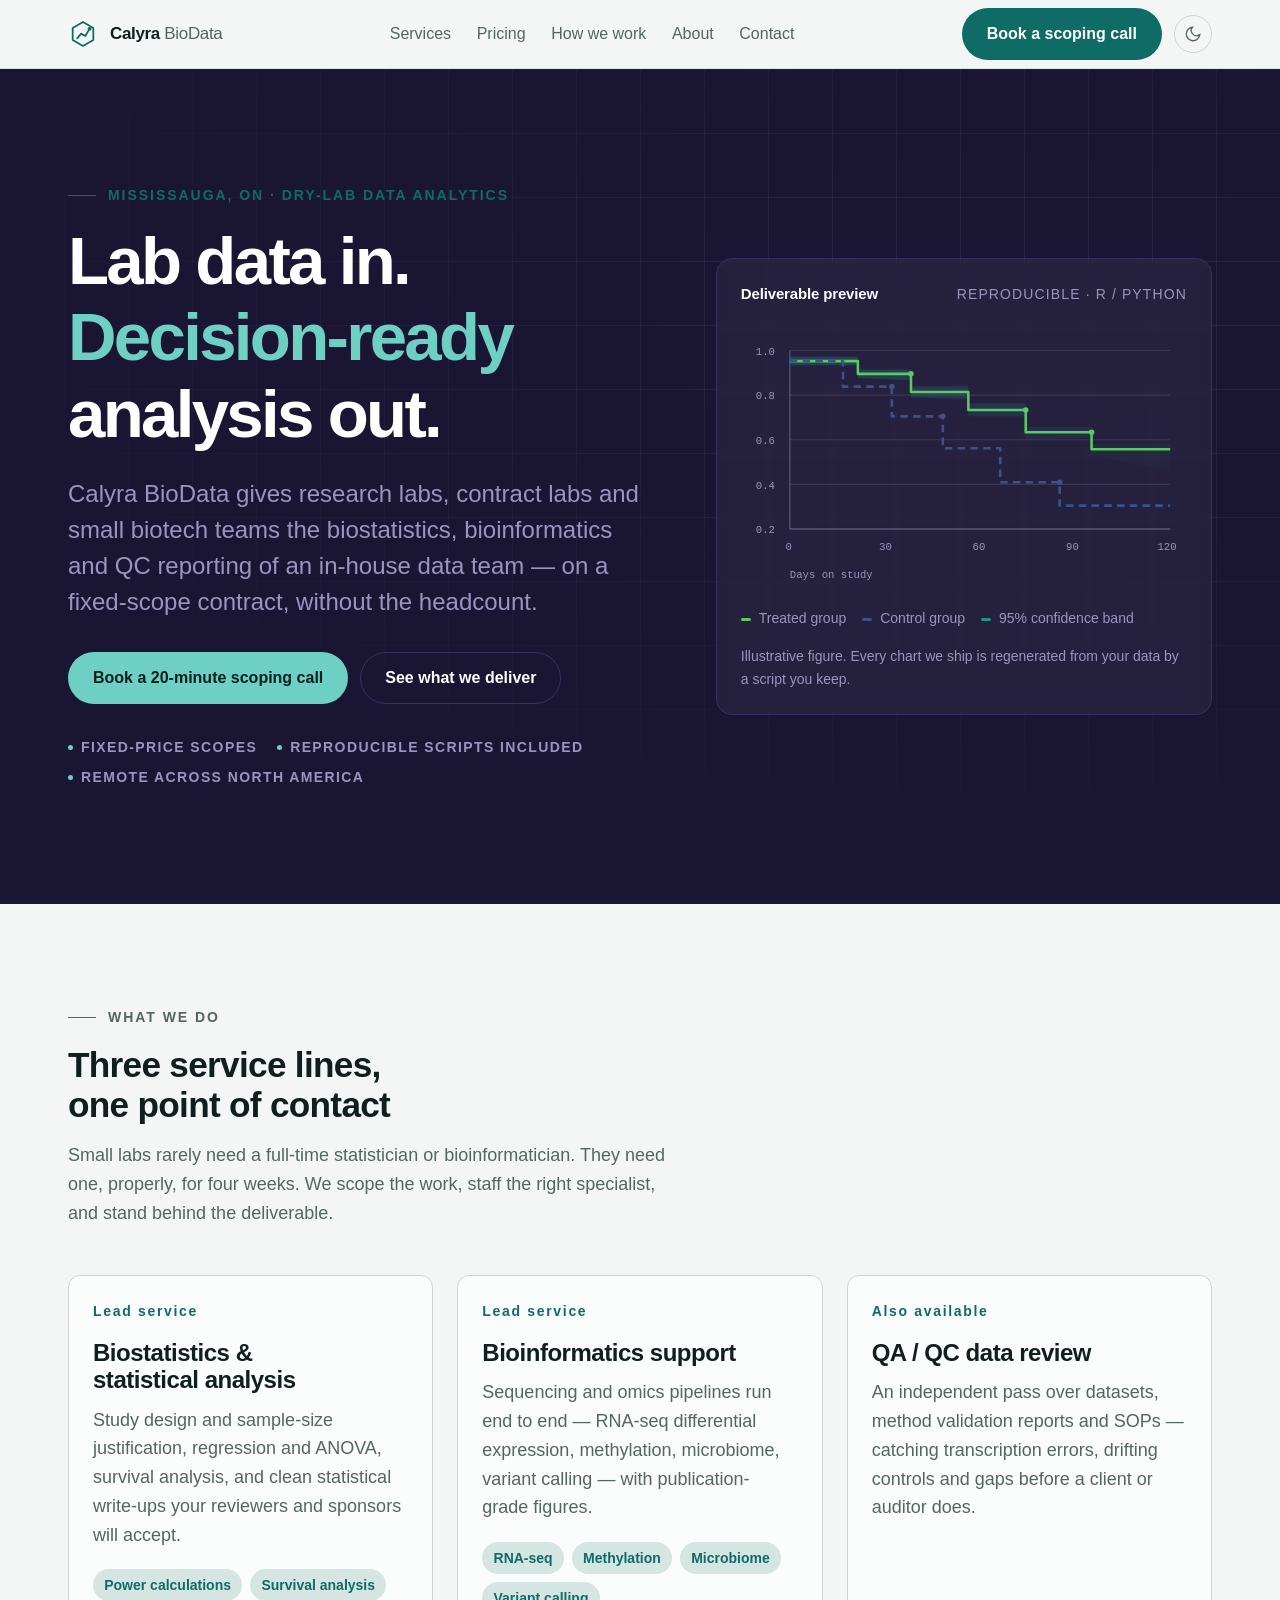
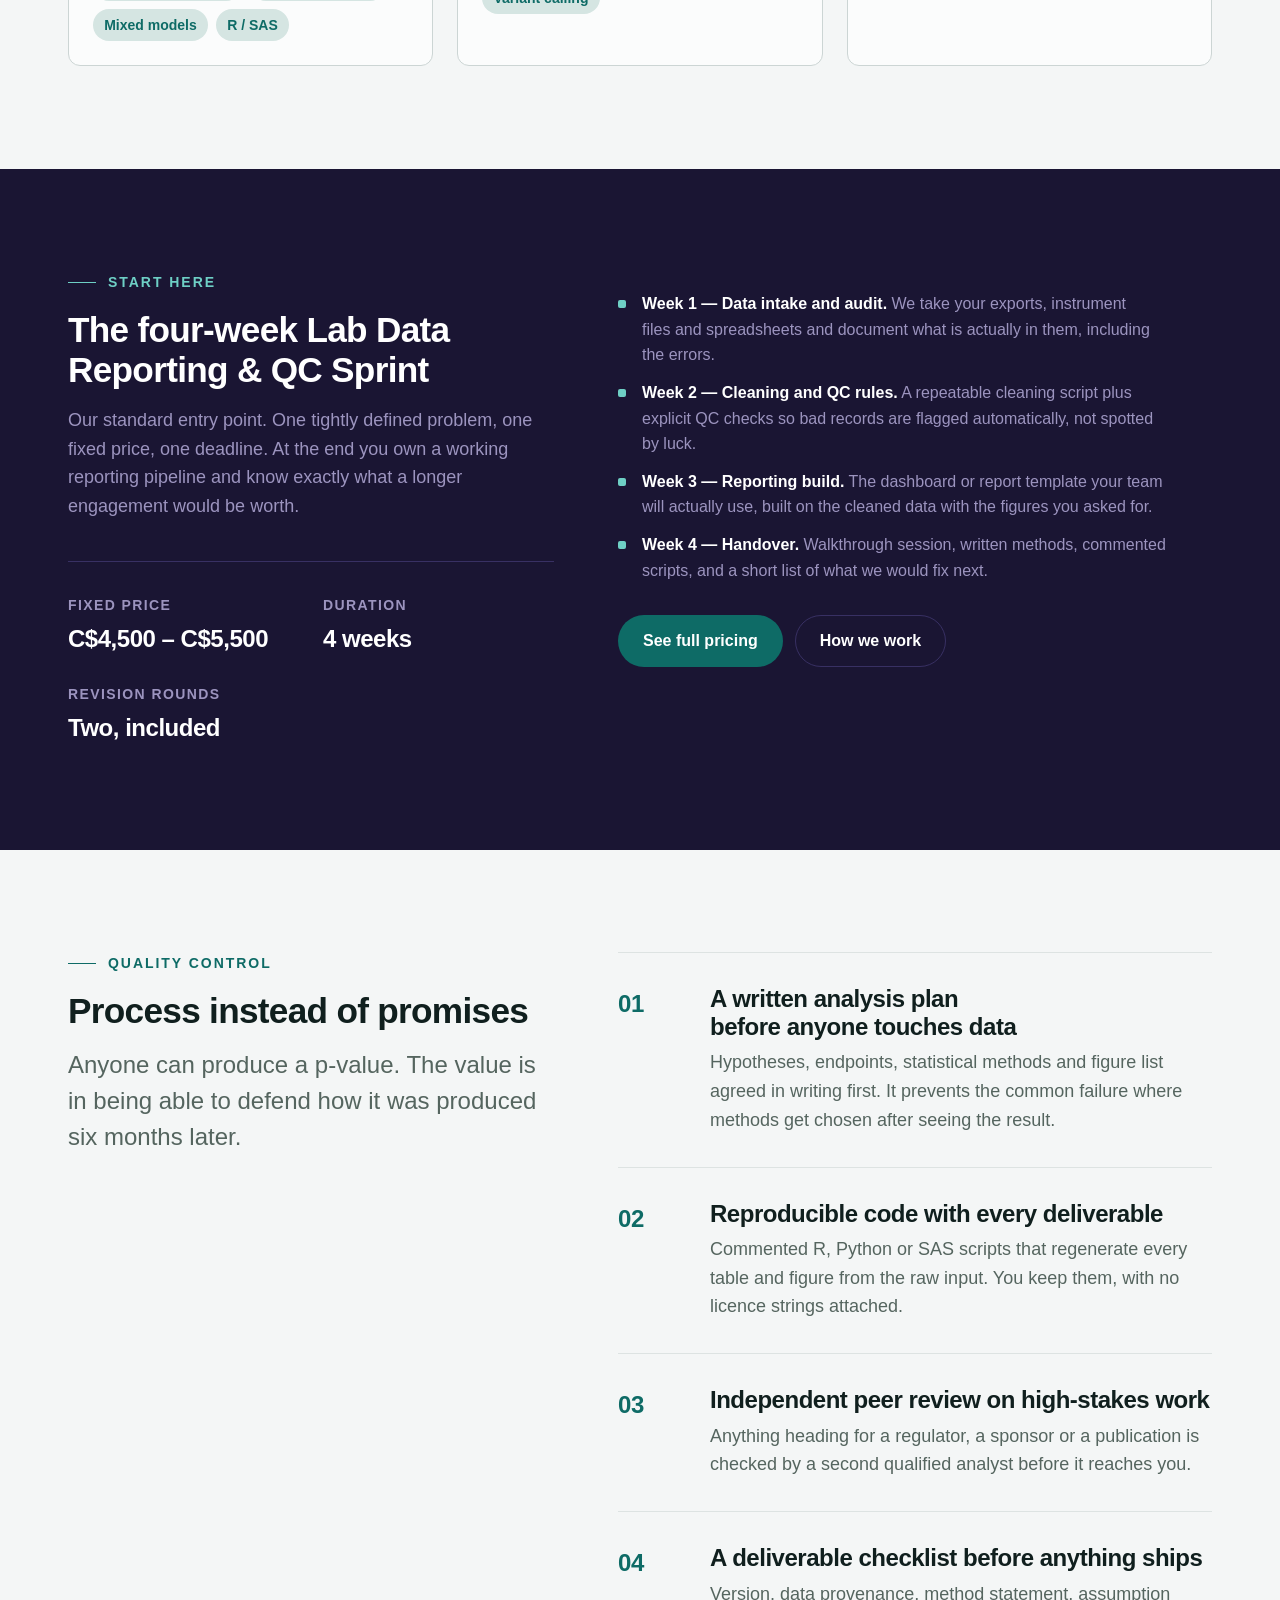
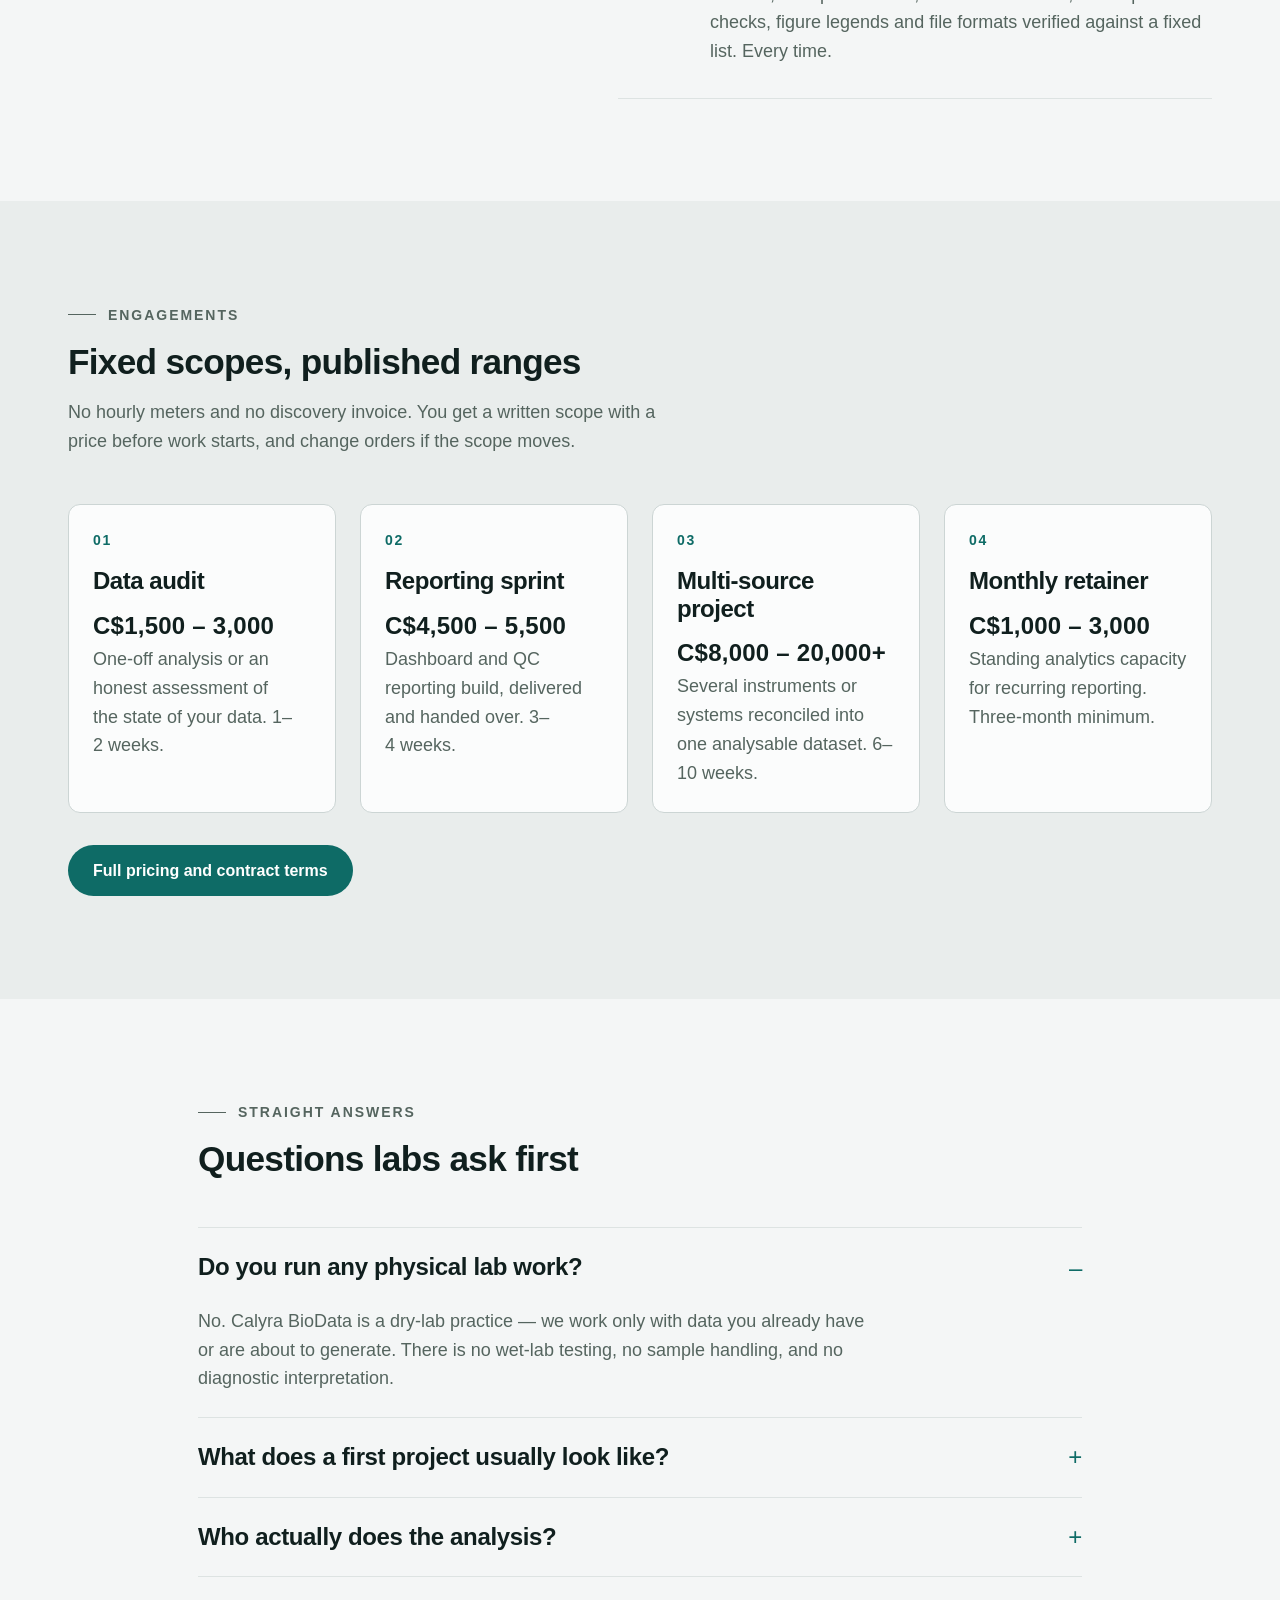
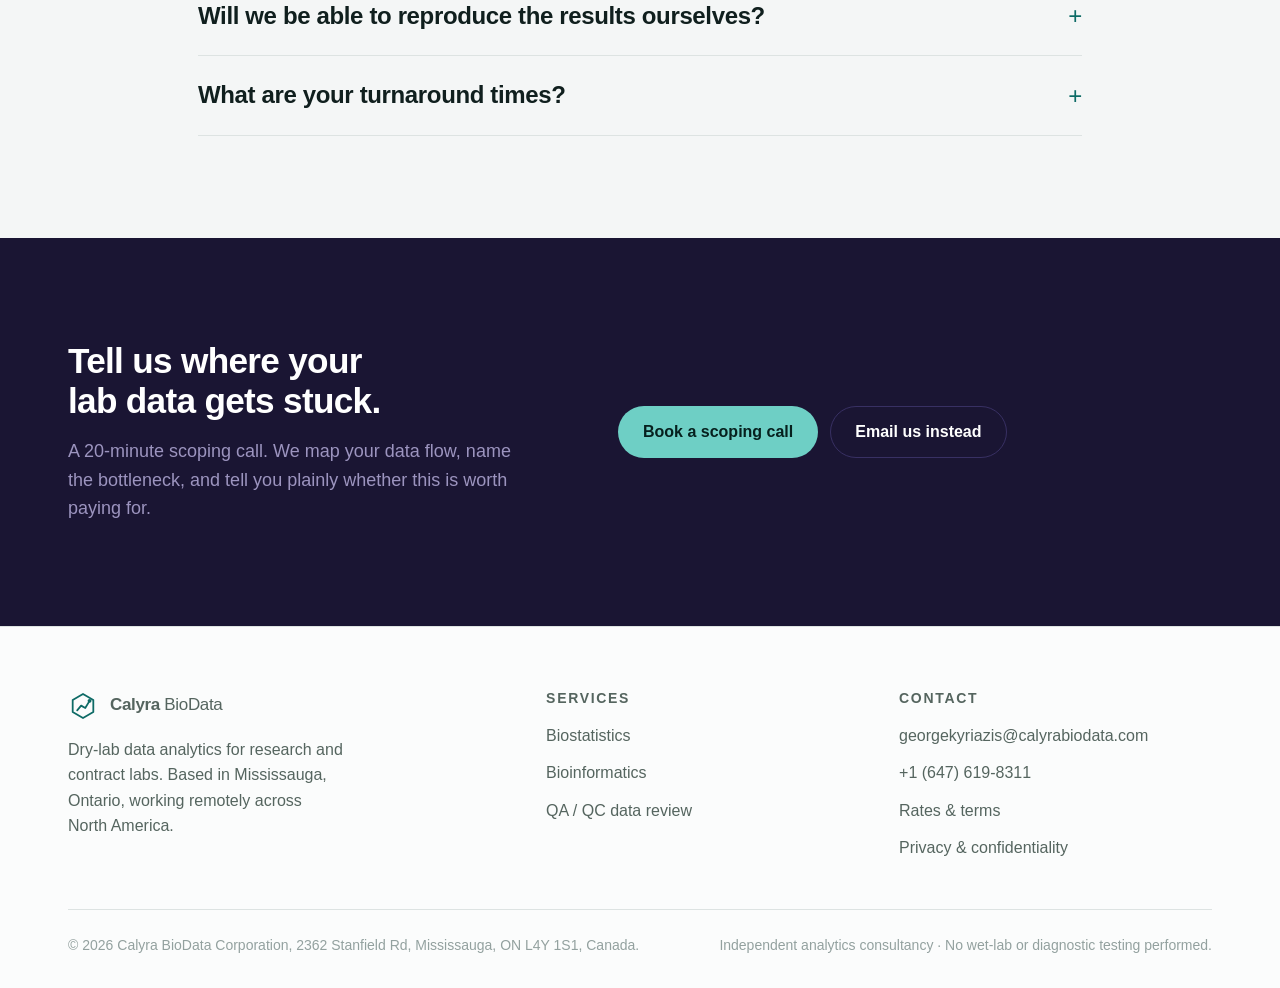
==== commit 43909b70: "Gap audit quick wins: remove GLP/GCLP claim (#1), fix QC Sprint price (#2), align entity name/addres" ====
--- a/index.html
+++ b/index.html
@@ -3,25 +3,25 @@
 <head>
 <meta charset="utf-8">
 <meta name="viewport" content="width=device-width, initial-scale=1">
-<title>Calyra BioData — Biostatistics &amp; Bioinformatics for Labs | Toronto</title>
-<meta name="description" content="Toronto-based dry-lab data analytics: biostatistics, bioinformatics, QA/QC data review and GLP support for research labs, contract labs and small biotech. Fixed-scope projects from C$1,500.">
+<title>Calyra BioData — Biostatistics &amp; Bioinformatics for Labs | Mississauga, ON</title>
+<meta name="description" content="Mississauga-based dry-lab data analytics: biostatistics, bioinformatics and QA/QC data review for research labs, contract labs and small biotech. Fixed-scope projects from C$1,500.">
 <link rel="canonical" href="https://www.calyrabiodata.com/index.html">
 <meta name="robots" content="index, follow, max-image-preview:large">
 <meta property="og:type" content="website">
 <meta property="og:site_name" content="Calyra BioData">
-<meta property="og:title" content="Calyra BioData — Biostatistics &amp; Bioinformatics for Labs | Toronto">
-<meta property="og:description" content="Toronto-based dry-lab data analytics: biostatistics, bioinformatics, QA/QC data review and GLP support for research labs, contract labs and small biotech. Fixed-scope projects from C$1,500.">
+<meta property="og:title" content="Calyra BioData — Biostatistics &amp; Bioinformatics for Labs | Mississauga, ON">
+<meta property="og:description" content="Mississauga-based dry-lab data analytics: biostatistics, bioinformatics and QA/QC data review for research labs, contract labs and small biotech. Fixed-scope projects from C$1,500.">
 <meta property="og:url" content="https://www.calyrabiodata.com/index.html">
 <meta property="og:image" content="https://www.calyrabiodata.com/assets/og.svg">
 <meta property="og:locale" content="en_CA">
 <meta name="twitter:card" content="summary_large_image">
-<meta name="twitter:title" content="Calyra BioData — Biostatistics &amp; Bioinformatics for Labs | Toronto">
-<meta name="twitter:description" content="Toronto-based dry-lab data analytics: biostatistics, bioinformatics, QA/QC data review and GLP support for research labs, contract labs and small biotech. Fixed-scope projects from C$1,500.">
+<meta name="twitter:title" content="Calyra BioData — Biostatistics &amp; Bioinformatics for Labs | Mississauga, ON">
+<meta name="twitter:description" content="Mississauga-based dry-lab data analytics: biostatistics, bioinformatics and QA/QC data review for research labs, contract labs and small biotech. Fixed-scope projects from C$1,500.">
 <meta name="twitter:image" content="https://www.calyrabiodata.com/assets/og.svg">
 <meta name="theme-color" content="#1a1533">
 <meta name="author" content="Calyra BioData">
 <meta name="geo.region" content="CA-ON">
-<meta name="geo.placename" content="Toronto">
+<meta name="geo.placename" content="Mississauga">
 <link rel="icon" href="assets/favicon.svg" type="image/svg+xml">
 <link rel="apple-touch-icon" href="assets/favicon.svg">
 <link rel="preconnect" href="https://api.fontshare.com" crossorigin>
@@ -33,18 +33,18 @@
   "@type": "ProfessionalService",
   "@id": "https://www.calyrabiodata.com/#organization",
   "name": "Calyra BioData",
-  "alternateName": "Calyra BioData Analytics",
+  "legalName": "Calyra BioData Corporation",
   "url": "https://www.calyrabiodata.com/",
-  "email": "info@calyrabiodata.com",
+  "email": "georgekyriazis@calyrabiodata.com",
   "telephone": "+16476198311",
-  "description": "Calyra BioData is a Toronto-based dry-lab data analytics consultancy providing biostatistics, bioinformatics, QA/QC data review and GLP/GCLP documentation support to research labs, contract labs and small biotech companies.",
+  "description": "Calyra BioData is a Mississauga-based dry-lab data analytics consultancy providing biostatistics, bioinformatics and QA/QC data review to research labs, contract labs and small biotech companies.",
   "areaServed": [{"@type": "Country", "name": "Canada"}, {"@type": "Country", "name": "United States"}],
-  "address": {"@type": "PostalAddress", "addressLocality": "Toronto", "addressRegion": "ON", "addressCountry": "CA"},
+  "address": {"@type": "PostalAddress", "streetAddress": "2362 Stanfield Rd", "addressLocality": "Mississauga", "addressRegion": "ON", "postalCode": "L4Y 1S1", "addressCountry": "CA"},
   "priceRange": "C$1,500 - C$20,000+",
-  "knowsAbout": ["Biostatistics", "Bioinformatics", "RNA-seq analysis", "Statistical analysis plans", "Data quality control", "Good Laboratory Practice", "R programming", "Python data analysis"],
+  "knowsAbout": ["Biostatistics", "Bioinformatics", "RNA-seq analysis", "Statistical analysis plans", "Data quality control", "R programming", "Python data analysis"],
   "makesOffer": [
     {"@type": "Offer", "name": "Data audit / one-off analysis", "priceCurrency": "CAD", "price": "1500"},
-    {"@type": "Offer", "name": "Dashboard and QC reporting sprint", "priceCurrency": "CAD", "price": "4000"},
+    {"@type": "Offer", "name": "Dashboard and QC reporting sprint", "priceCurrency": "CAD", "price": "4500"},
     {"@type": "Offer", "name": "Multi-source lab data project", "priceCurrency": "CAD", "price": "8000"},
     {"@type": "Offer", "name": "Monthly analytics retainer", "priceCurrency": "CAD", "price": "1000"}
   ]
@@ -78,7 +78,7 @@
   <div class="hero__grid" aria-hidden="true"></div>
   <div class="wrap hero__inner">
     <div>
-      <p class="eyebrow">Toronto &middot; Dry-lab data analytics</p>
+      <p class="eyebrow">Mississauga, ON &middot; Dry-lab data analytics</p>
       <h1>Lab data in. <em>Decision-ready</em> analysis out.</h1>
       <p class="lede">Calyra BioData gives research labs, contract labs and small biotech teams the biostatistics, bioinformatics and QC reporting of an in-house data team — on a fixed-scope contract, without the headcount.</p>
       <div class="btn-row">
@@ -145,10 +145,10 @@
   <div class="wrap">
     <div class="section-head reveal">
       <p class="eyebrow">What we do</p>
-      <h2 class="section-title">Four service lines, one point of contact</h2>
+      <h2 class="section-title">Three service lines, one point of contact</h2>
       <p>Small labs rarely need a full-time statistician or bioinformatician. They need one, properly, for four weeks. We scope the work, staff the right specialist, and stand behind the deliverable.</p>
     </div>
-    <div class="grid grid--2 reveal">
+    <div class="grid grid--3 reveal">
       <a class="card card--link" href="services.html#biostatistics" style="text-decoration:none;color:inherit">
         <span class="card__num">Lead service</span>
         <h3>Biostatistics &amp; statistical analysis</h3>
@@ -166,11 +166,6 @@
         <h3>QA / QC data review</h3>
         <p>An independent pass over datasets, method validation reports and SOPs — catching transcription errors, drifting controls and gaps before a client or auditor does.</p>
       </a>
-      <a class="card card--link" href="services.html#gxp" style="text-decoration:none;color:inherit">
-        <span class="card__num">Also available</span>
-        <h3>GLP &amp; GCLP QA support</h3>
-        <p>Overflow documentation review, gap analysis against your quality manual, and practical audit preparation for smaller regulated labs.</p>
-      </a>
     </div>
   </div>
 </section>
@@ -224,7 +219,7 @@
     </div>
     <div class="grid grid--4 reveal">
       <div class="card"><span class="card__num">01</span><h3>Data audit</h3><p class="mono" style="font-family:var(--font-display);font-weight:700;font-size:var(--text-lg);color:var(--color-text)">C$1,500 – 3,000</p><p class="small">One-off analysis or an honest assessment of the state of your data. 1–2 weeks.</p></div>
-      <div class="card"><span class="card__num">02</span><h3>Reporting sprint</h3><p class="mono" style="font-family:var(--font-display);font-weight:700;font-size:var(--text-lg);color:var(--color-text)">C$4,000 – 8,000</p><p class="small">Dashboard and QC reporting build, delivered and handed over. 3–4 weeks.</p></div>
+      <div class="card"><span class="card__num">02</span><h3>Reporting sprint</h3><p class="mono" style="font-family:var(--font-display);font-weight:700;font-size:var(--text-lg);color:var(--color-text)">C$4,500 – 5,500</p><p class="small">Dashboard and QC reporting build, delivered and handed over. 3–4 weeks.</p></div>
       <div class="card"><span class="card__num">03</span><h3>Multi-source project</h3><p class="mono" style="font-family:var(--font-display);font-weight:700;font-size:var(--text-lg);color:var(--color-text)">C$8,000 – 20,000+</p><p class="small">Several instruments or systems reconciled into one analysable dataset. 6–10 weeks.</p></div>
       <div class="card"><span class="card__num">04</span><h3>Monthly retainer</h3><p class="mono" style="font-family:var(--font-display);font-weight:700;font-size:var(--text-lg);color:var(--color-text)">C$1,000 – 3,000</p><p class="small">Standing analytics capacity for recurring reporting. Three-month minimum.</p></div>
     </div>
@@ -251,7 +246,7 @@
       </div>
       <div class="btn-row" style="margin-top:0">
         <a class="btn btn--primary" href="contact.html">Book a scoping call</a>
-        <a class="btn btn--ghost" href="mailto:info@calyrabiodata.com">Email us instead</a>
+        <a class="btn btn--ghost" href="mailto:georgekyriazis@calyrabiodata.com">Email us instead</a>
       </div>
     </div>
   </div>
@@ -263,7 +258,7 @@
     <div class="footer__top">
       <div class="footer__brand">
         <a class="brand" href="index.html"><svg class="brand__mark" width="30" height="30" viewBox="0 0 32 32" fill="none" stroke="currentColor" stroke-width="1.9" stroke-linecap="round" stroke-linejoin="round" aria-hidden="true"><path d="M16 3.2 27 9.6v12.8L16 28.8 5 22.4V9.6z"/><path d="M9.8 20.6 14 15.6l4.4 2.5 4.6-7.6"/><circle cx="23" cy="10.5" r="2.1" fill="currentColor" stroke="none"/></svg><span class="brand__name">Calyra <span>BioData</span></span></a>
-        <p>Dry-lab data analytics for research and contract labs. Based in Toronto, Ontario, working remotely across North America.</p>
+        <p>Dry-lab data analytics for research and contract labs. Based in Mississauga, Ontario, working remotely across North America.</p>
       </div>
       <div>
         <h2>Services</h2>
@@ -271,13 +266,12 @@
           <li><a href="services.html#biostatistics">Biostatistics</a></li>
           <li><a href="services.html#bioinformatics">Bioinformatics</a></li>
           <li><a href="services.html#qa-qc">QA / QC data review</a></li>
-          <li><a href="services.html#gxp">GLP &amp; GCLP QA support</a></li>
         </ul>
       </div>
       <div>
         <h2>Contact</h2>
         <ul role="list">
-          <li><a href="mailto:info@calyrabiodata.com">info@calyrabiodata.com</a></li>
+          <li><a href="mailto:georgekyriazis@calyrabiodata.com">georgekyriazis@calyrabiodata.com</a></li>
           <li><a href="tel:+16476198311">+1 (647) 619-8311</a></li>
           <li><a href="pricing.html">Rates &amp; terms</a></li>
           <li><a href="privacy.html">Privacy &amp; confidentiality</a></li>
@@ -285,7 +279,7 @@
       </div>
     </div>
     <div class="footer__bottom">
-      <span>&copy; <span data-year>2026</span> Calyra BioData, Toronto, Ontario, Canada.</span>
+      <span>&copy; <span data-year>2026</span> Calyra BioData Corporation, 2362 Stanfield Rd, Mississauga, ON L4Y 1S1, Canada.</span>
       <span>Independent analytics consultancy &middot; No wet-lab or diagnostic testing performed.</span>
     </div>
   </div>
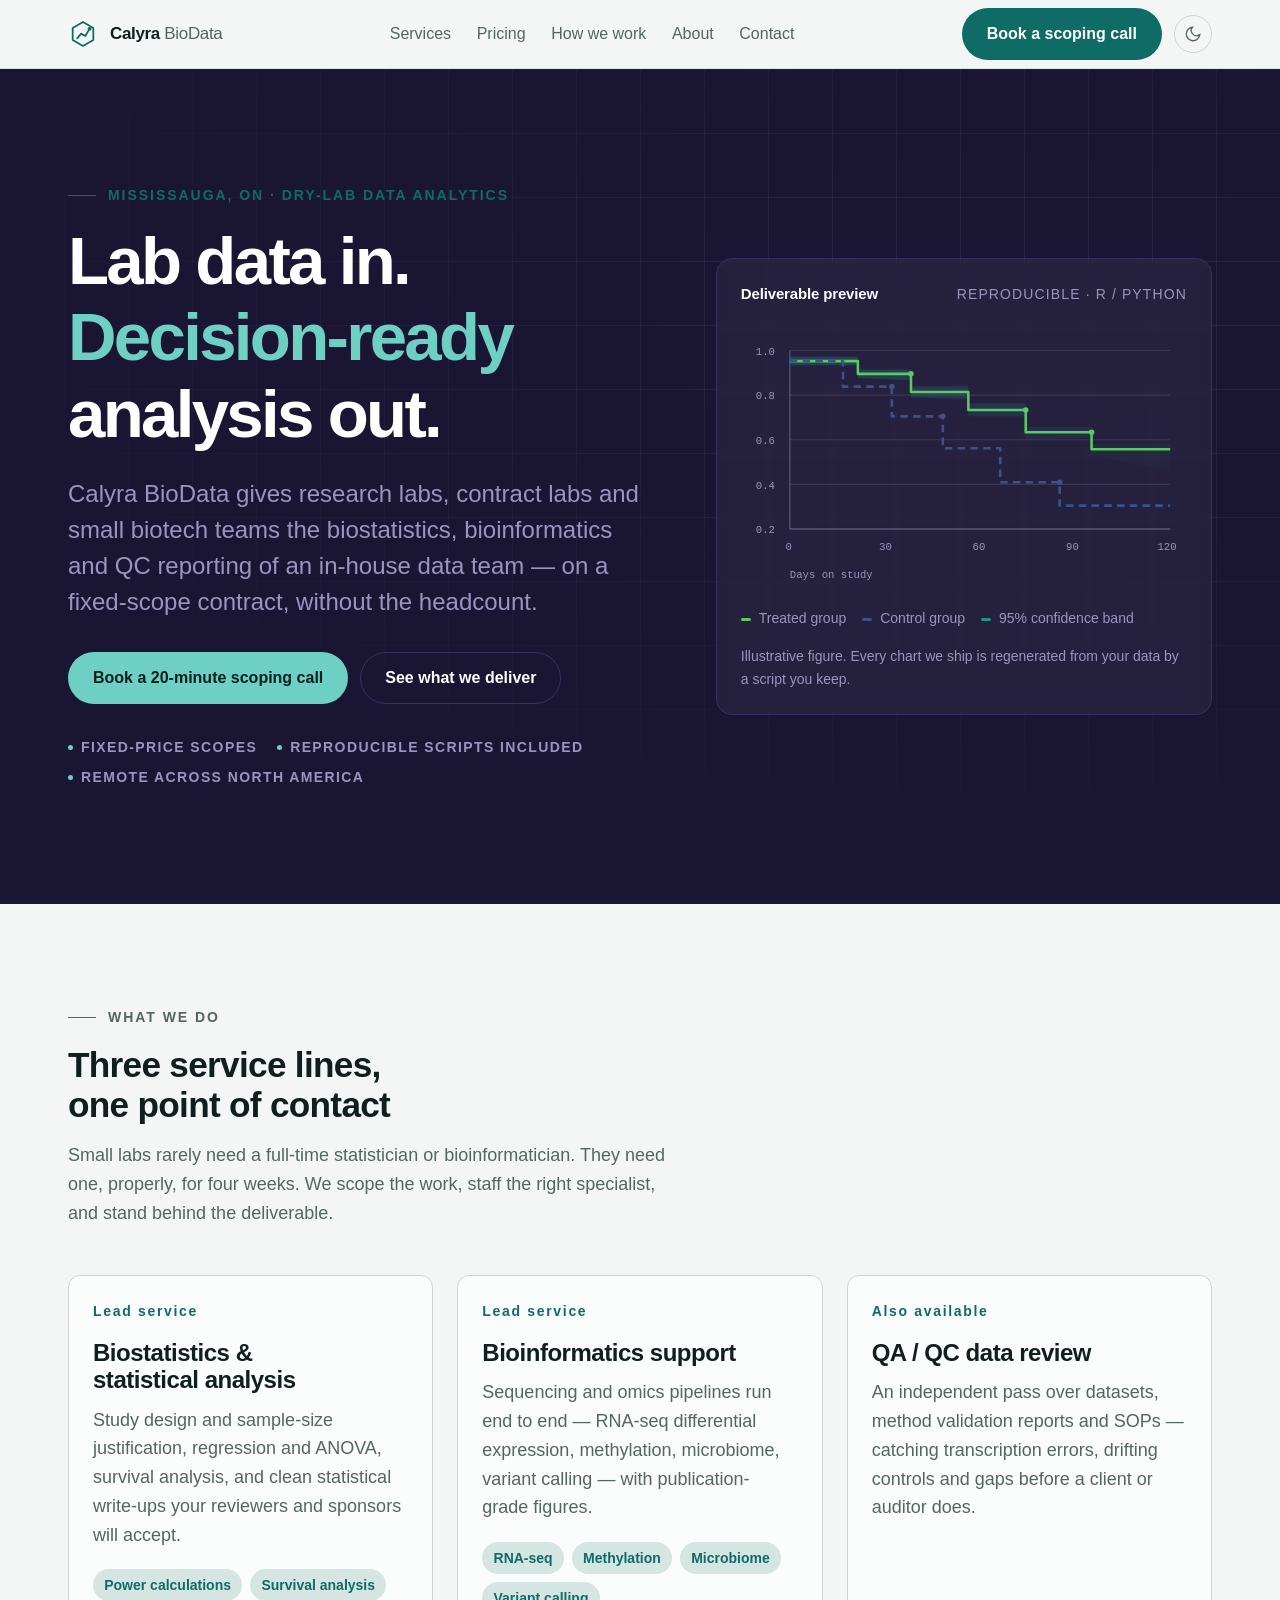
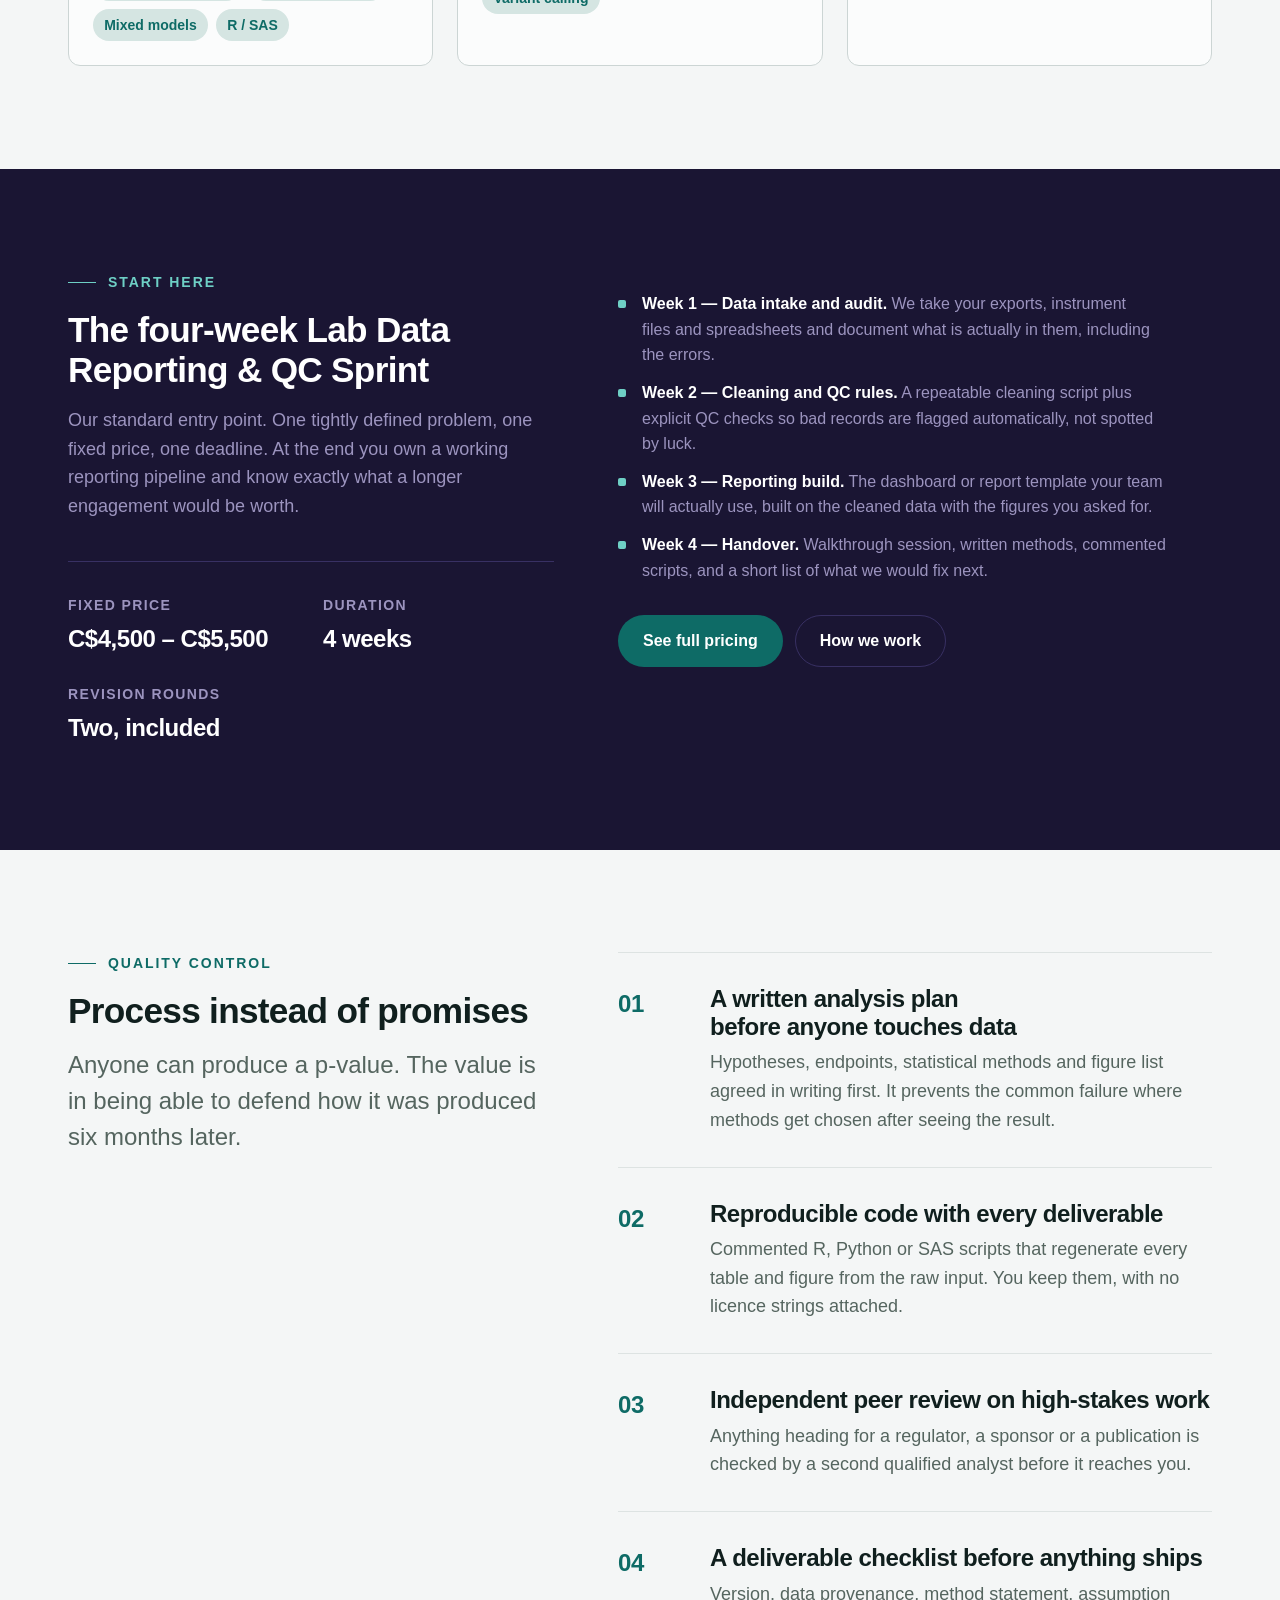
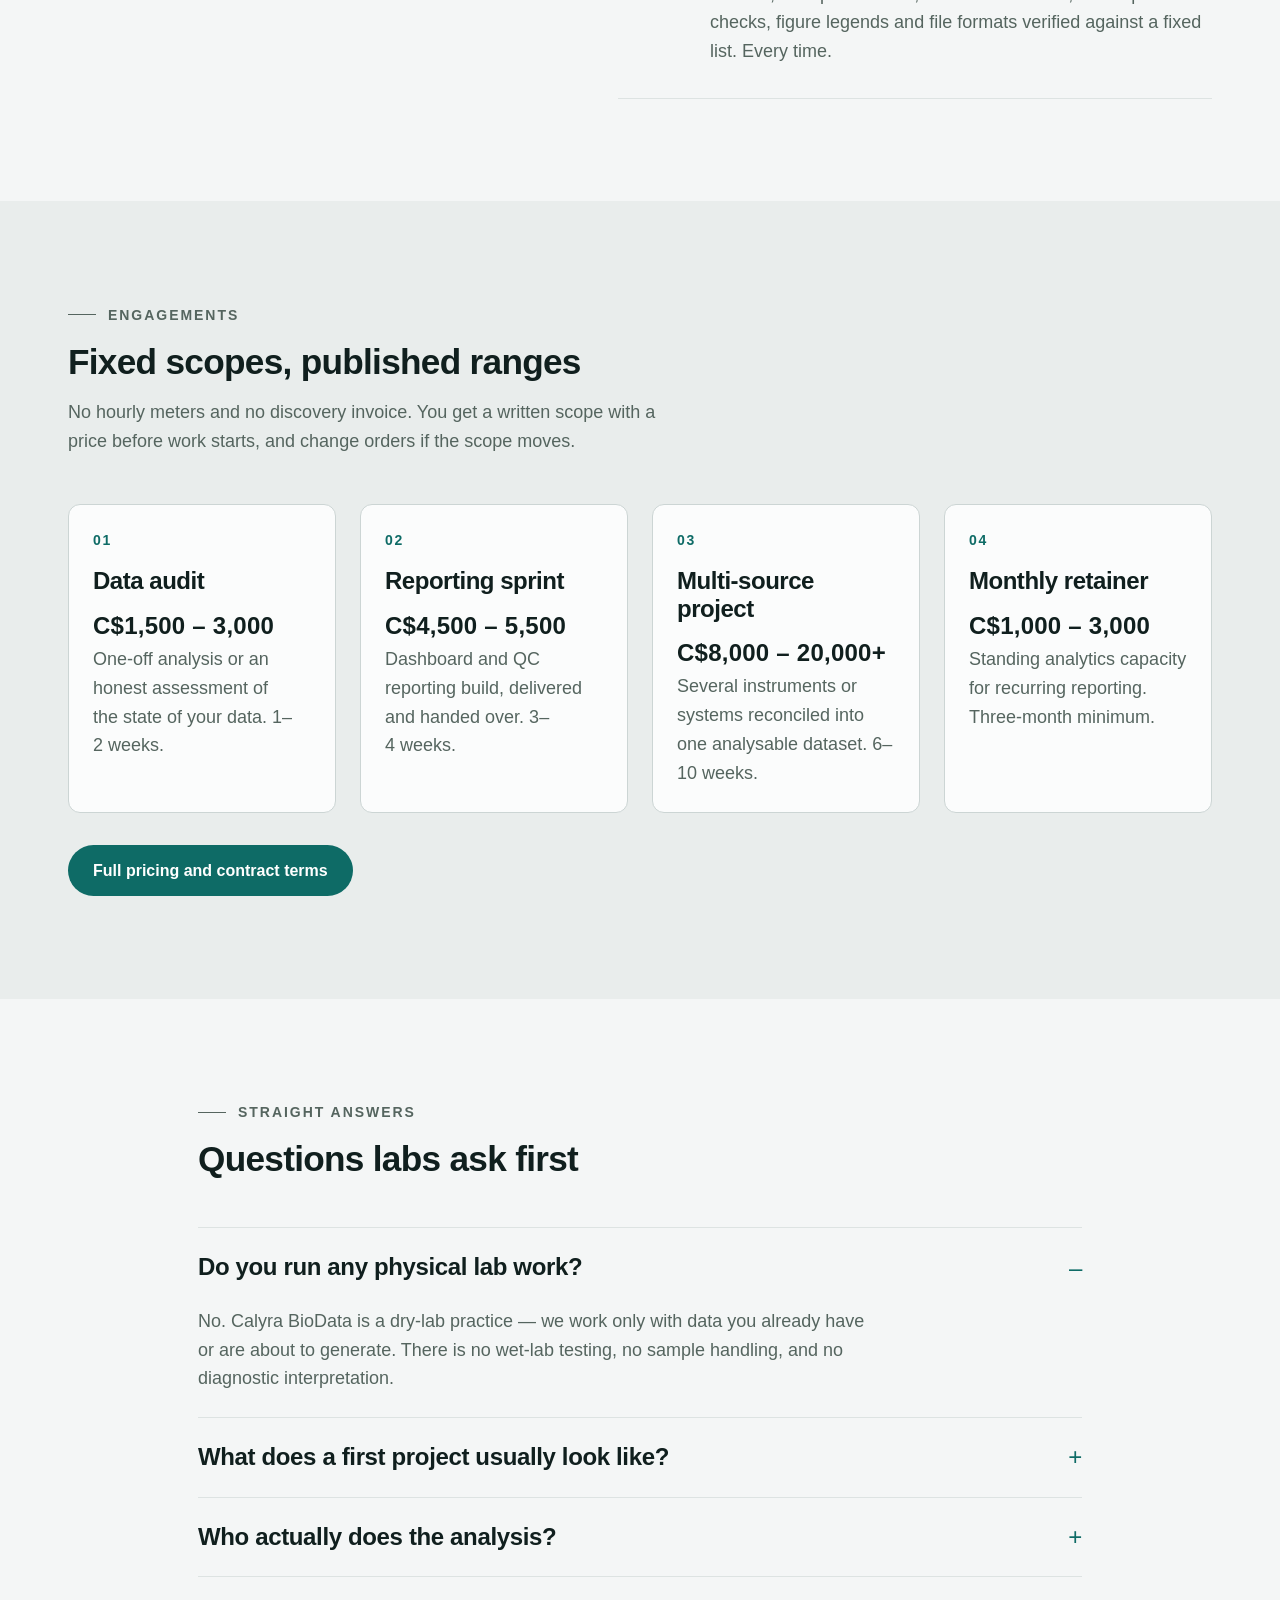
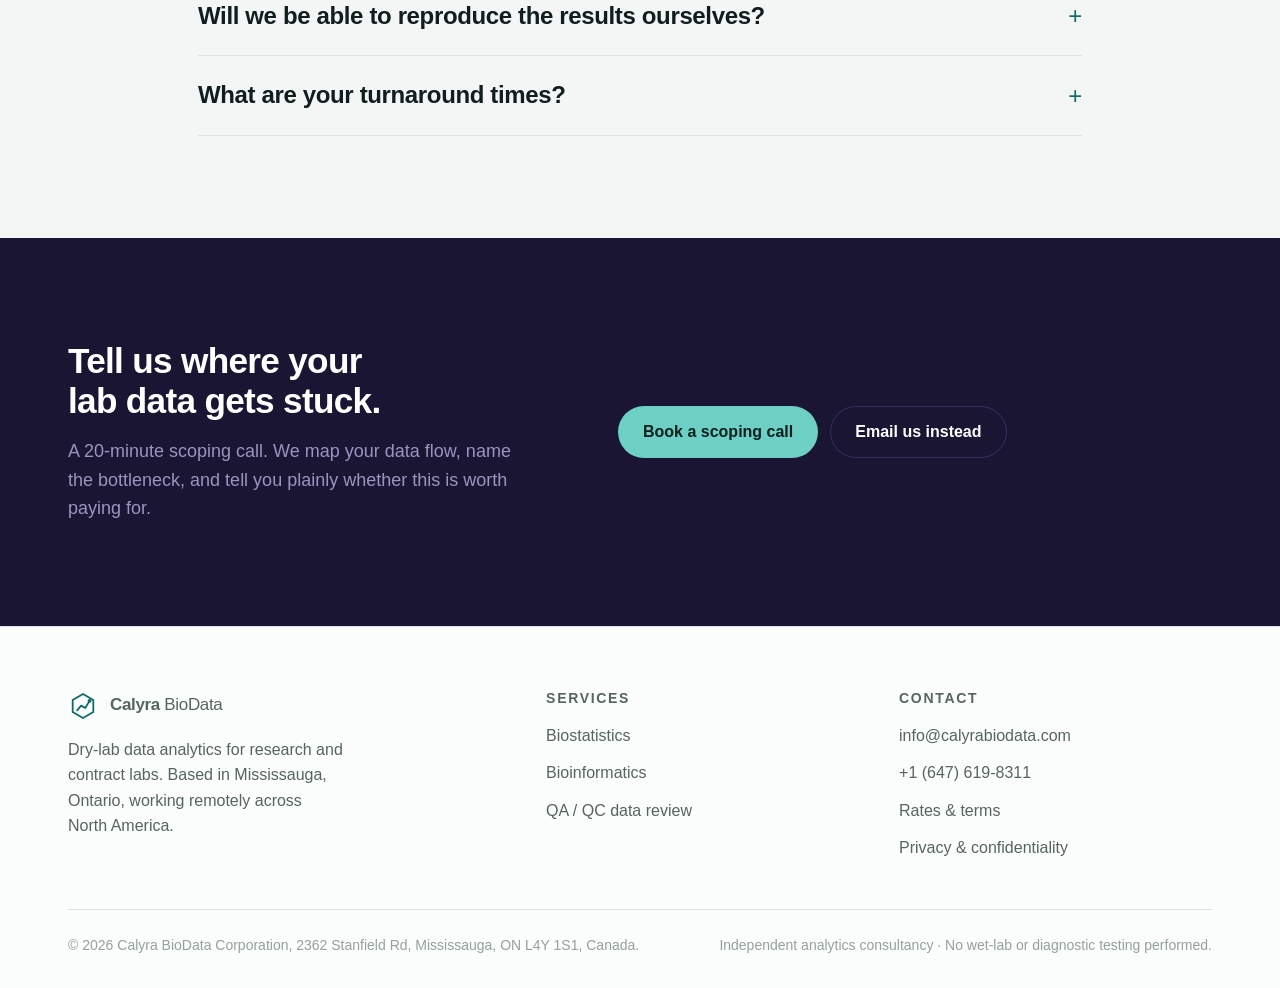
==== commit 497f9819: "Revert contact email to info@calyrabiodata.com (keep other gap-audit edits)" ====
--- a/index.html
+++ b/index.html
@@ -35,7 +35,7 @@
   "name": "Calyra BioData",
   "legalName": "Calyra BioData Corporation",
   "url": "https://www.calyrabiodata.com/",
-  "email": "georgekyriazis@calyrabiodata.com",
+  "email": "info@calyrabiodata.com",
   "telephone": "+16476198311",
   "description": "Calyra BioData is a Mississauga-based dry-lab data analytics consultancy providing biostatistics, bioinformatics and QA/QC data review to research labs, contract labs and small biotech companies.",
   "areaServed": [{"@type": "Country", "name": "Canada"}, {"@type": "Country", "name": "United States"}],
@@ -246,7 +246,7 @@
       </div>
       <div class="btn-row" style="margin-top:0">
         <a class="btn btn--primary" href="contact.html">Book a scoping call</a>
-        <a class="btn btn--ghost" href="mailto:georgekyriazis@calyrabiodata.com">Email us instead</a>
+        <a class="btn btn--ghost" href="mailto:info@calyrabiodata.com">Email us instead</a>
       </div>
     </div>
   </div>
@@ -271,7 +271,7 @@
       <div>
         <h2>Contact</h2>
         <ul role="list">
-          <li><a href="mailto:georgekyriazis@calyrabiodata.com">georgekyriazis@calyrabiodata.com</a></li>
+          <li><a href="mailto:info@calyrabiodata.com">info@calyrabiodata.com</a></li>
           <li><a href="tel:+16476198311">+1 (647) 619-8311</a></li>
           <li><a href="pricing.html">Rates &amp; terms</a></li>
           <li><a href="privacy.html">Privacy &amp; confidentiality</a></li>
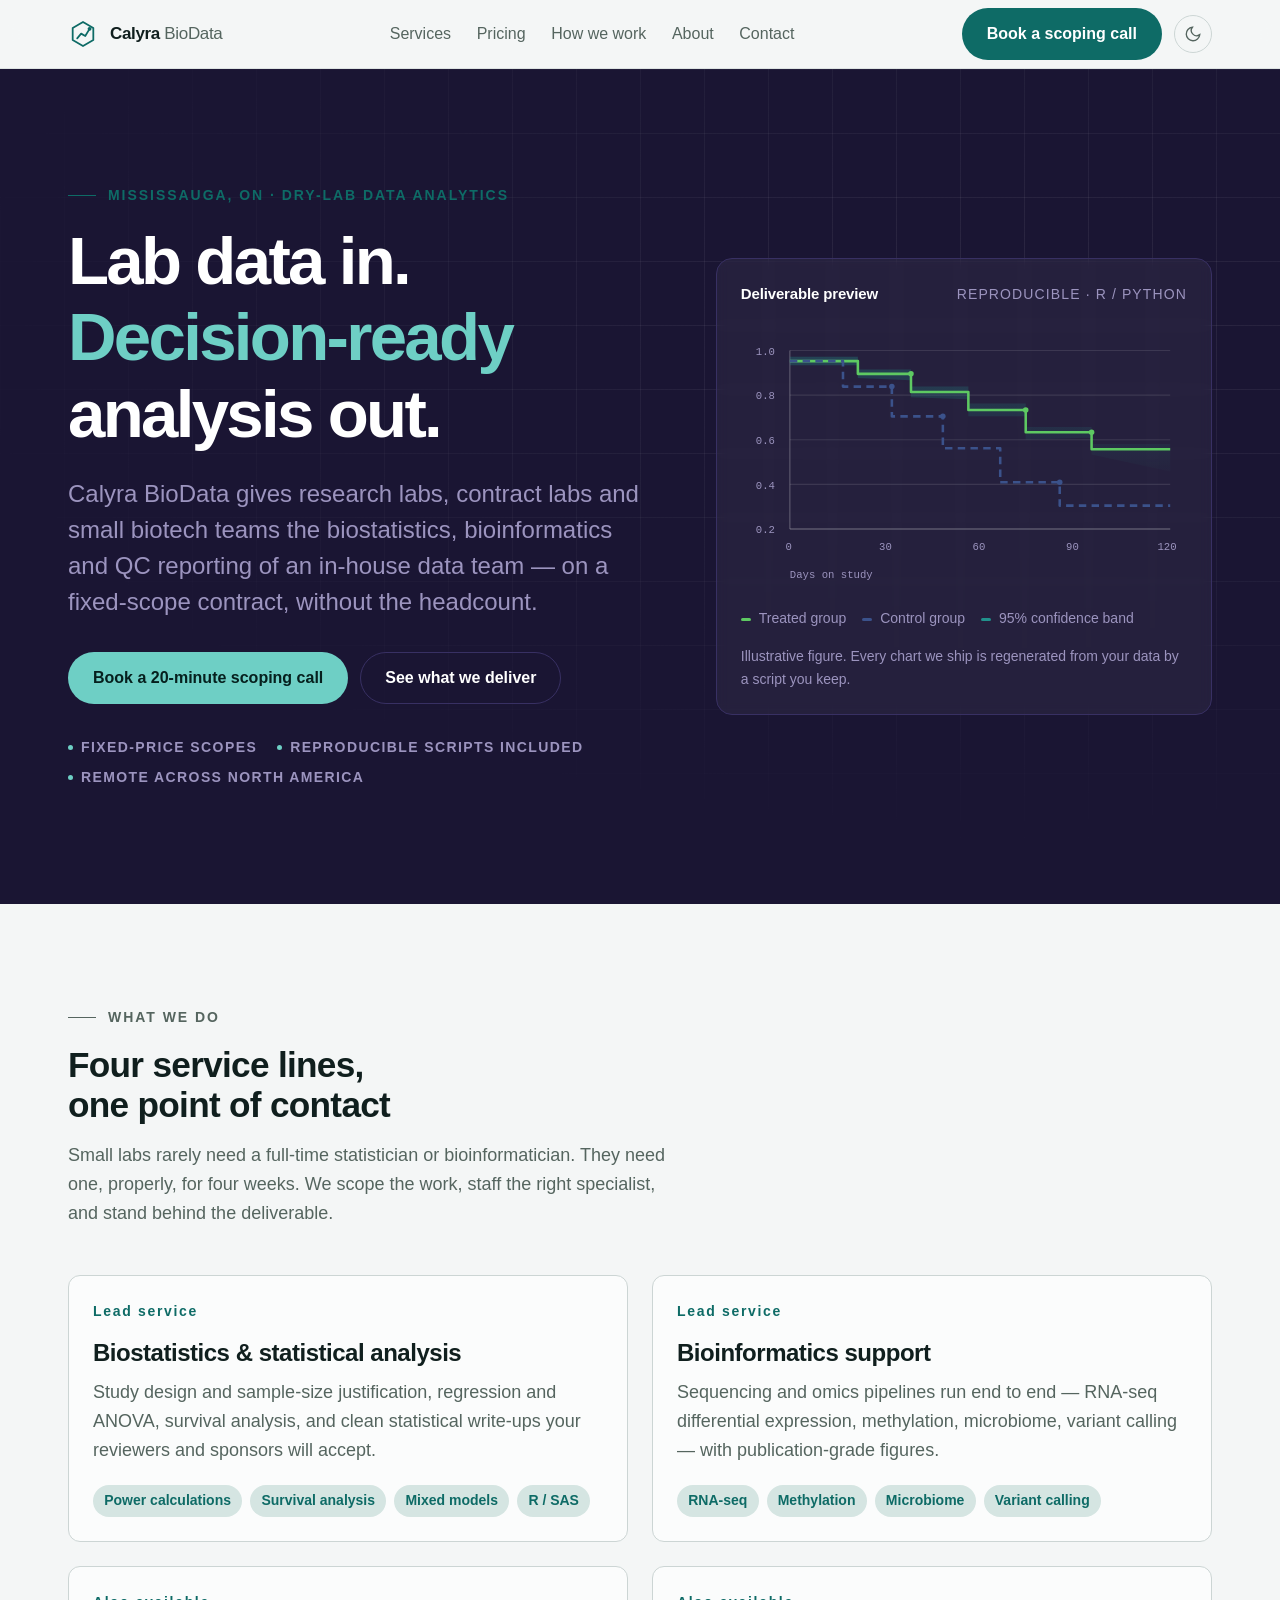
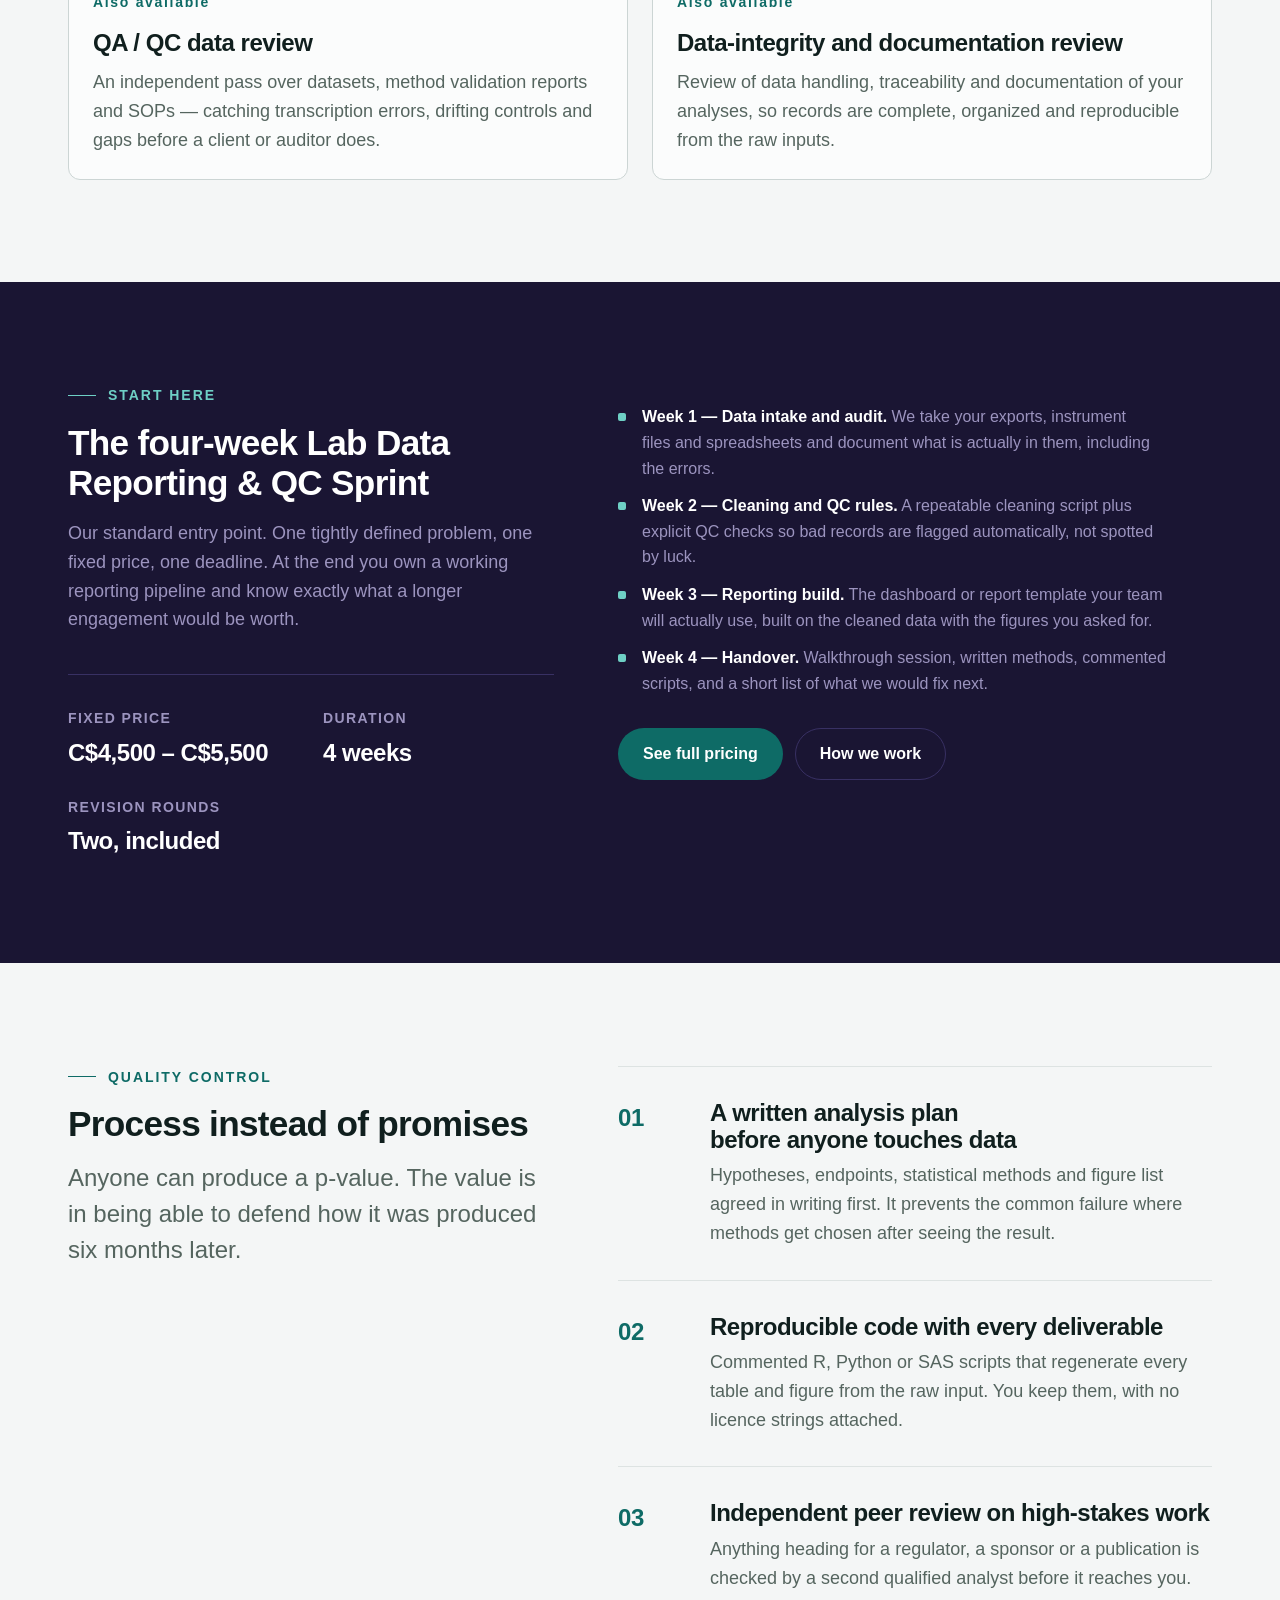
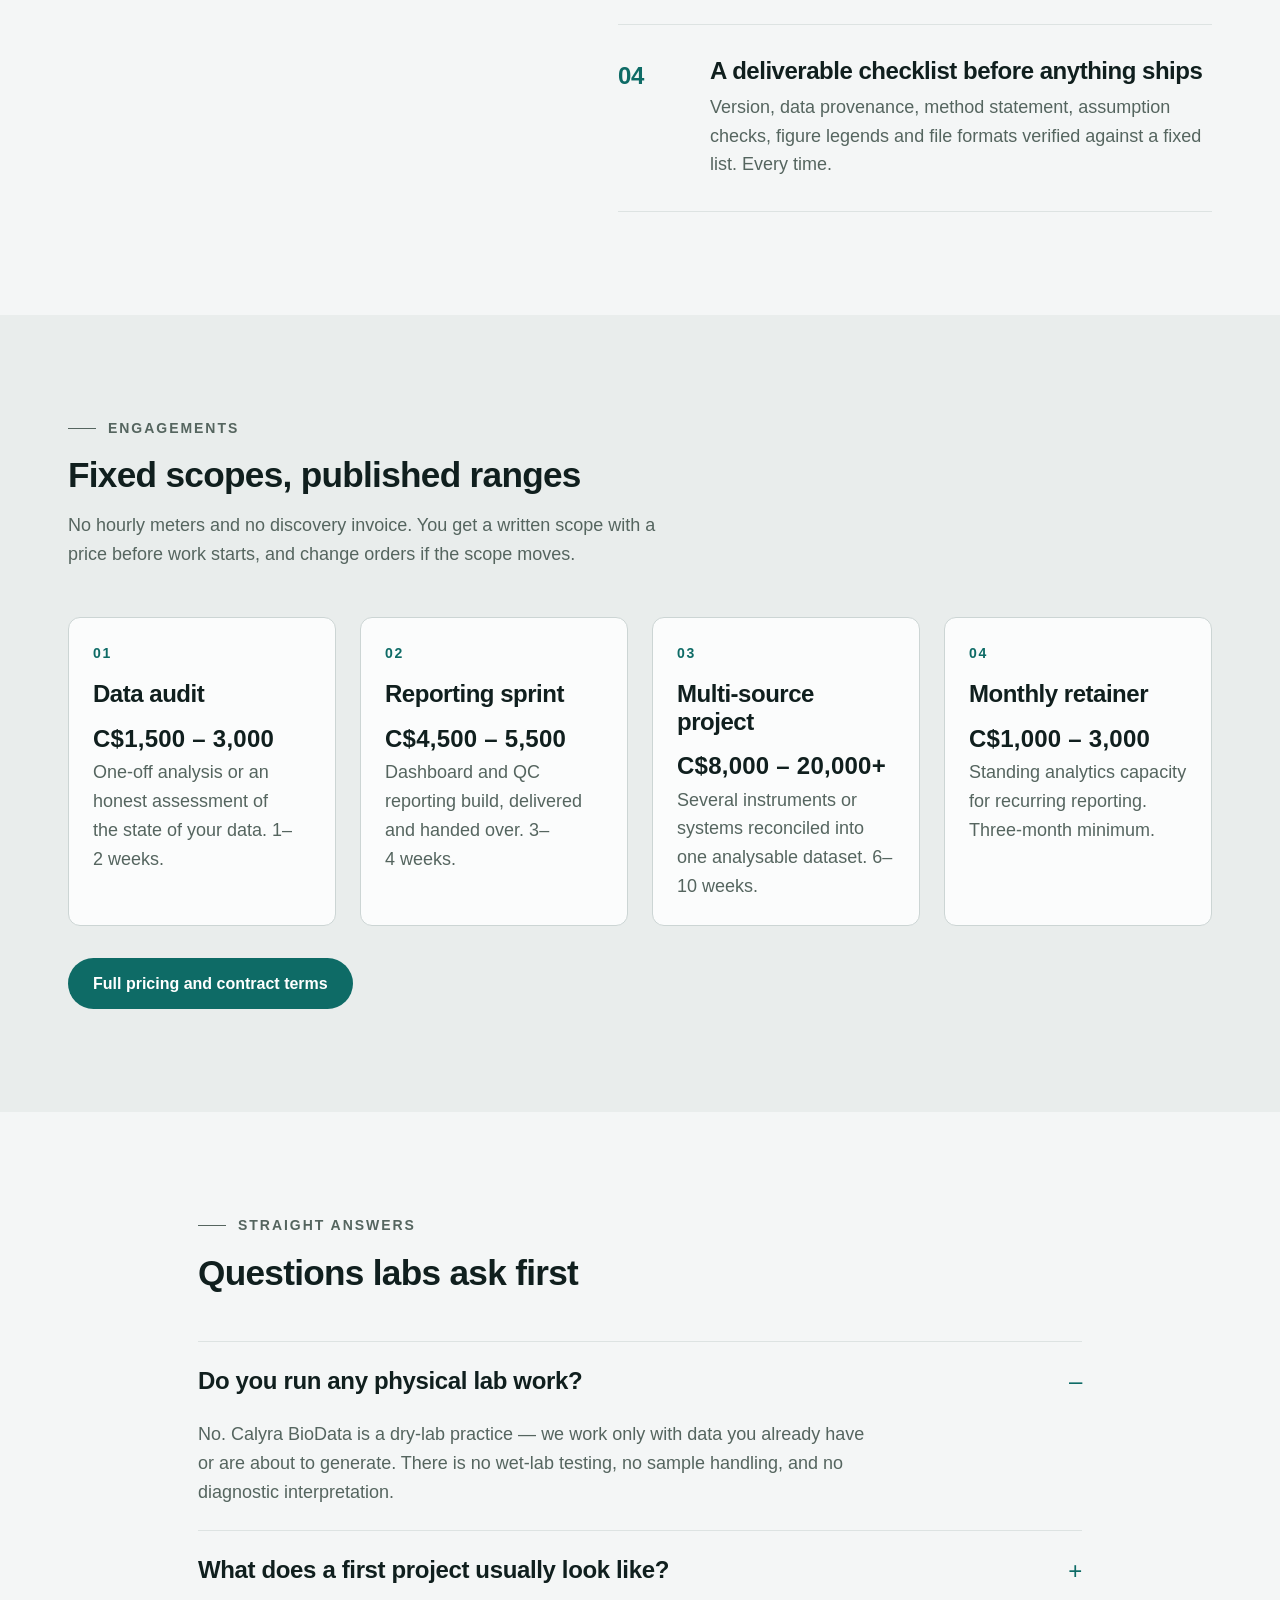
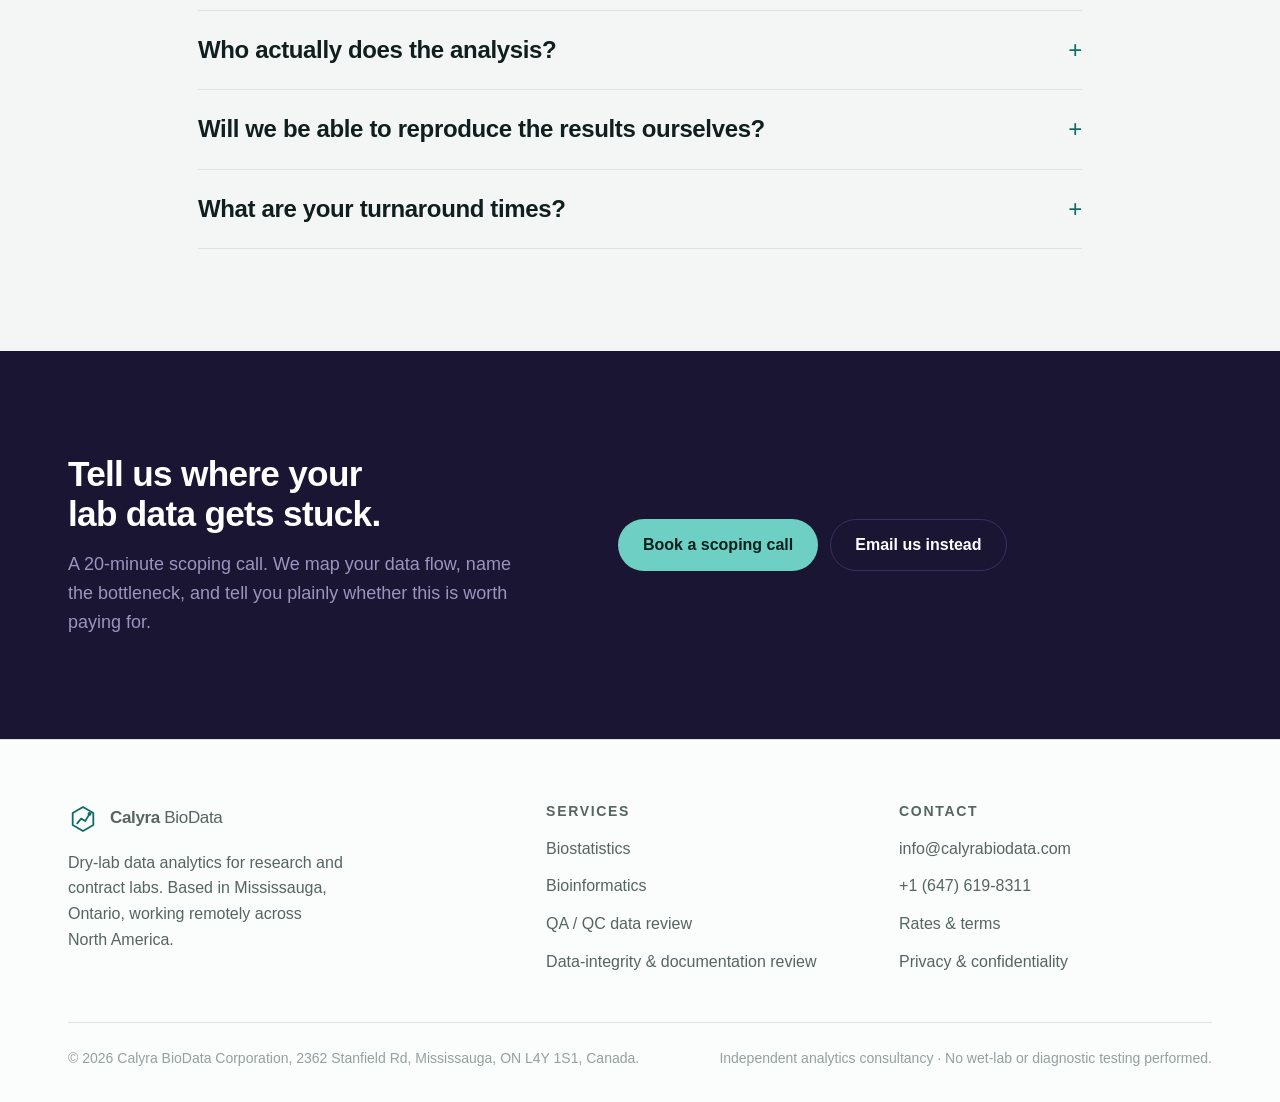
==== commit 723d0428: "Replace deleted GLP/GCLP service with neutral 'Data-integrity and documentation review' (four servic" ====
--- a/index.html
+++ b/index.html
@@ -4,19 +4,19 @@
 <meta charset="utf-8">
 <meta name="viewport" content="width=device-width, initial-scale=1">
 <title>Calyra BioData — Biostatistics &amp; Bioinformatics for Labs | Mississauga, ON</title>
-<meta name="description" content="Mississauga-based dry-lab data analytics: biostatistics, bioinformatics and QA/QC data review for research labs, contract labs and small biotech. Fixed-scope projects from C$1,500.">
+<meta name="description" content="Mississauga-based dry-lab data analytics: biostatistics, bioinformatics, QA/QC data review and data-integrity and documentation review for research labs, contract labs and small biotech. Fixed-scope projects from C$1,500.">
 <link rel="canonical" href="https://www.calyrabiodata.com/index.html">
 <meta name="robots" content="index, follow, max-image-preview:large">
 <meta property="og:type" content="website">
 <meta property="og:site_name" content="Calyra BioData">
 <meta property="og:title" content="Calyra BioData — Biostatistics &amp; Bioinformatics for Labs | Mississauga, ON">
-<meta property="og:description" content="Mississauga-based dry-lab data analytics: biostatistics, bioinformatics and QA/QC data review for research labs, contract labs and small biotech. Fixed-scope projects from C$1,500.">
+<meta property="og:description" content="Mississauga-based dry-lab data analytics: biostatistics, bioinformatics, QA/QC data review and data-integrity and documentation review for research labs, contract labs and small biotech. Fixed-scope projects from C$1,500.">
 <meta property="og:url" content="https://www.calyrabiodata.com/index.html">
 <meta property="og:image" content="https://www.calyrabiodata.com/assets/og.svg">
 <meta property="og:locale" content="en_CA">
 <meta name="twitter:card" content="summary_large_image">
 <meta name="twitter:title" content="Calyra BioData — Biostatistics &amp; Bioinformatics for Labs | Mississauga, ON">
-<meta name="twitter:description" content="Mississauga-based dry-lab data analytics: biostatistics, bioinformatics and QA/QC data review for research labs, contract labs and small biotech. Fixed-scope projects from C$1,500.">
+<meta name="twitter:description" content="Mississauga-based dry-lab data analytics: biostatistics, bioinformatics, QA/QC data review and data-integrity and documentation review for research labs, contract labs and small biotech. Fixed-scope projects from C$1,500.">
 <meta name="twitter:image" content="https://www.calyrabiodata.com/assets/og.svg">
 <meta name="theme-color" content="#1a1533">
 <meta name="author" content="Calyra BioData">
@@ -37,11 +37,11 @@
   "url": "https://www.calyrabiodata.com/",
   "email": "info@calyrabiodata.com",
   "telephone": "+16476198311",
-  "description": "Calyra BioData is a Mississauga-based dry-lab data analytics consultancy providing biostatistics, bioinformatics and QA/QC data review to research labs, contract labs and small biotech companies.",
+  "description": "Calyra BioData is a Mississauga-based dry-lab data analytics consultancy providing biostatistics, bioinformatics, QA/QC data review and data-integrity and documentation review to research labs, contract labs and small biotech companies.",
   "areaServed": [{"@type": "Country", "name": "Canada"}, {"@type": "Country", "name": "United States"}],
   "address": {"@type": "PostalAddress", "streetAddress": "2362 Stanfield Rd", "addressLocality": "Mississauga", "addressRegion": "ON", "postalCode": "L4Y 1S1", "addressCountry": "CA"},
   "priceRange": "C$1,500 - C$20,000+",
-  "knowsAbout": ["Biostatistics", "Bioinformatics", "RNA-seq analysis", "Statistical analysis plans", "Data quality control", "R programming", "Python data analysis"],
+  "knowsAbout": ["Biostatistics", "Bioinformatics", "RNA-seq analysis", "Statistical analysis plans", "Data quality control", "Data integrity", "Documentation review", "R programming", "Python data analysis"],
   "makesOffer": [
     {"@type": "Offer", "name": "Data audit / one-off analysis", "priceCurrency": "CAD", "price": "1500"},
     {"@type": "Offer", "name": "Dashboard and QC reporting sprint", "priceCurrency": "CAD", "price": "4500"},
@@ -145,10 +145,10 @@
   <div class="wrap">
     <div class="section-head reveal">
       <p class="eyebrow">What we do</p>
-      <h2 class="section-title">Three service lines, one point of contact</h2>
+      <h2 class="section-title">Four service lines, one point of contact</h2>
       <p>Small labs rarely need a full-time statistician or bioinformatician. They need one, properly, for four weeks. We scope the work, staff the right specialist, and stand behind the deliverable.</p>
     </div>
-    <div class="grid grid--3 reveal">
+    <div class="grid grid--2 reveal">
       <a class="card card--link" href="services.html#biostatistics" style="text-decoration:none;color:inherit">
         <span class="card__num">Lead service</span>
         <h3>Biostatistics &amp; statistical analysis</h3>
@@ -165,6 +165,11 @@
         <span class="card__num">Also available</span>
         <h3>QA / QC data review</h3>
         <p>An independent pass over datasets, method validation reports and SOPs — catching transcription errors, drifting controls and gaps before a client or auditor does.</p>
+      </a>
+      <a class="card card--link" href="services.html#data-integrity" style="text-decoration:none;color:inherit">
+        <span class="card__num">Also available</span>
+        <h3>Data-integrity and documentation review</h3>
+        <p>Review of data handling, traceability and documentation of your analyses, so records are complete, organized and reproducible from the raw inputs.</p>
       </a>
     </div>
   </div>
@@ -266,6 +271,7 @@
           <li><a href="services.html#biostatistics">Biostatistics</a></li>
           <li><a href="services.html#bioinformatics">Bioinformatics</a></li>
           <li><a href="services.html#qa-qc">QA / QC data review</a></li>
+          <li><a href="services.html#data-integrity">Data-integrity &amp; documentation review</a></li>
         </ul>
       </div>
       <div>
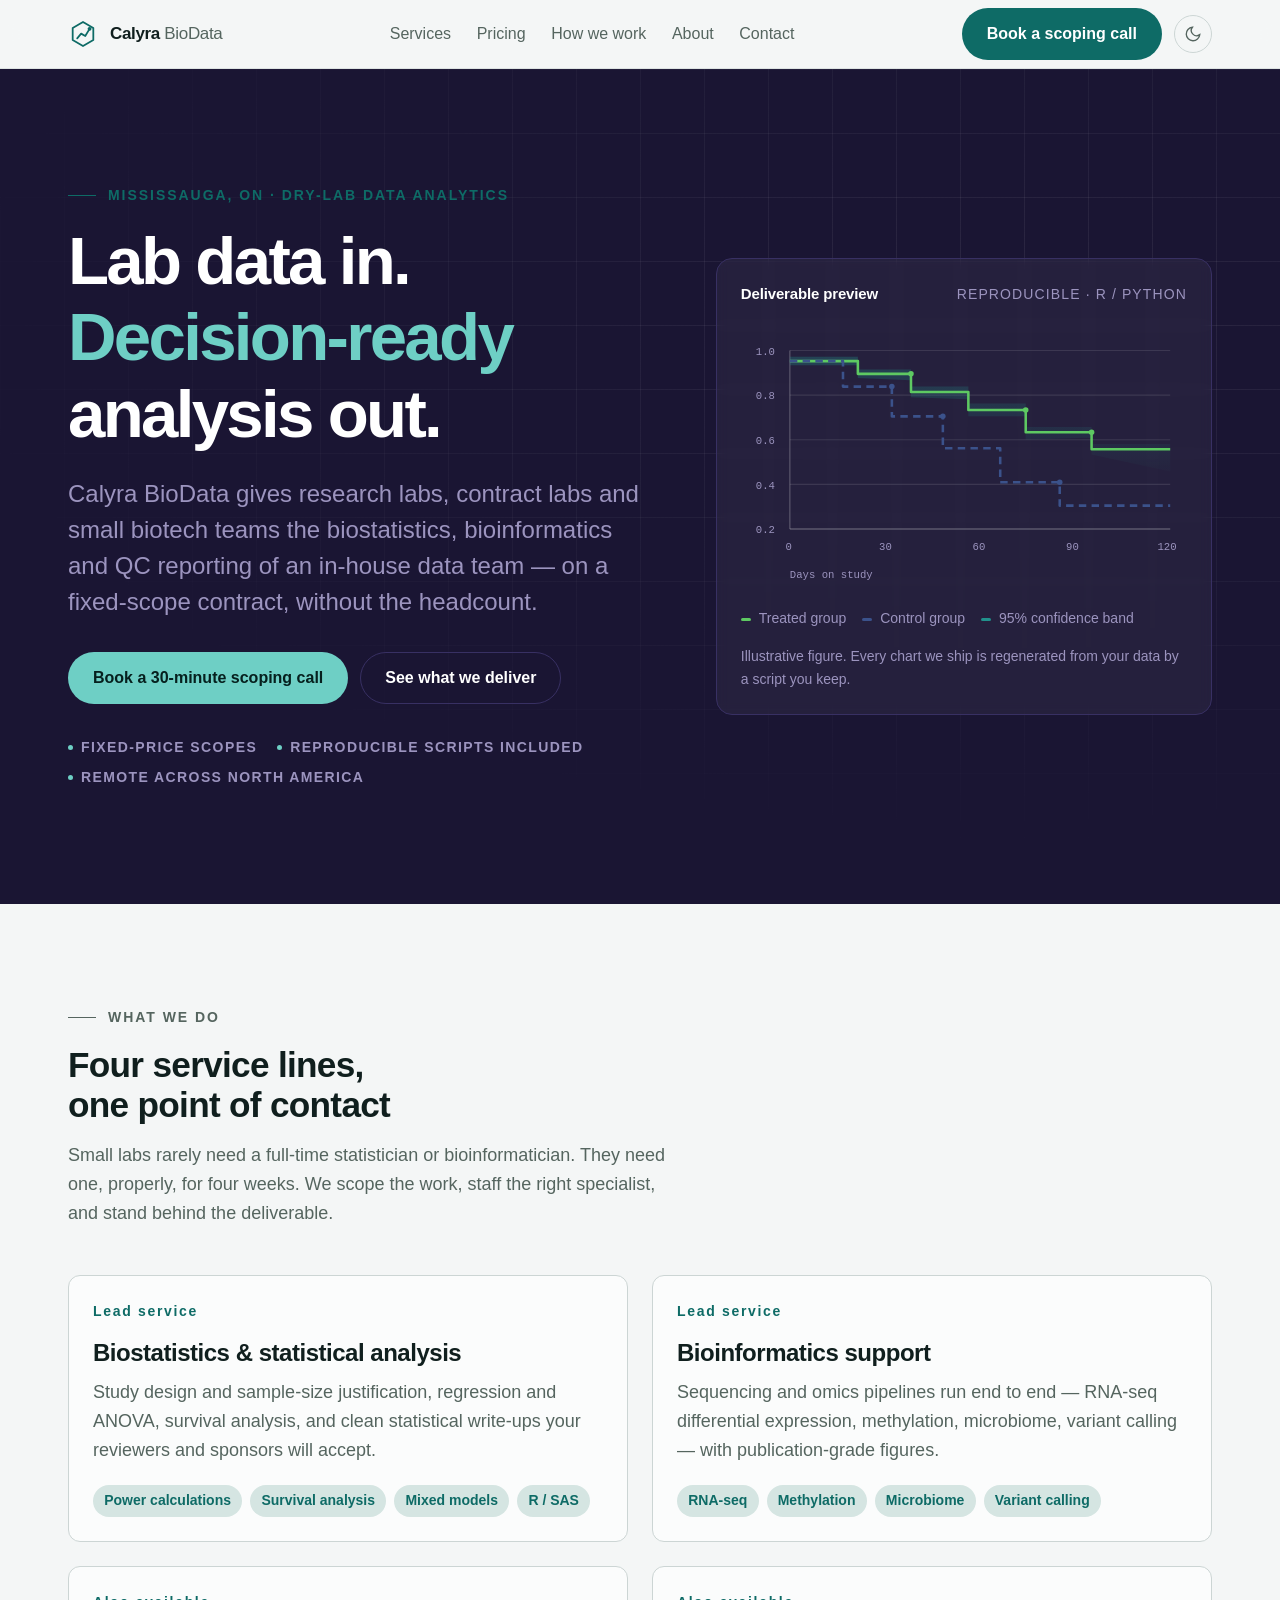
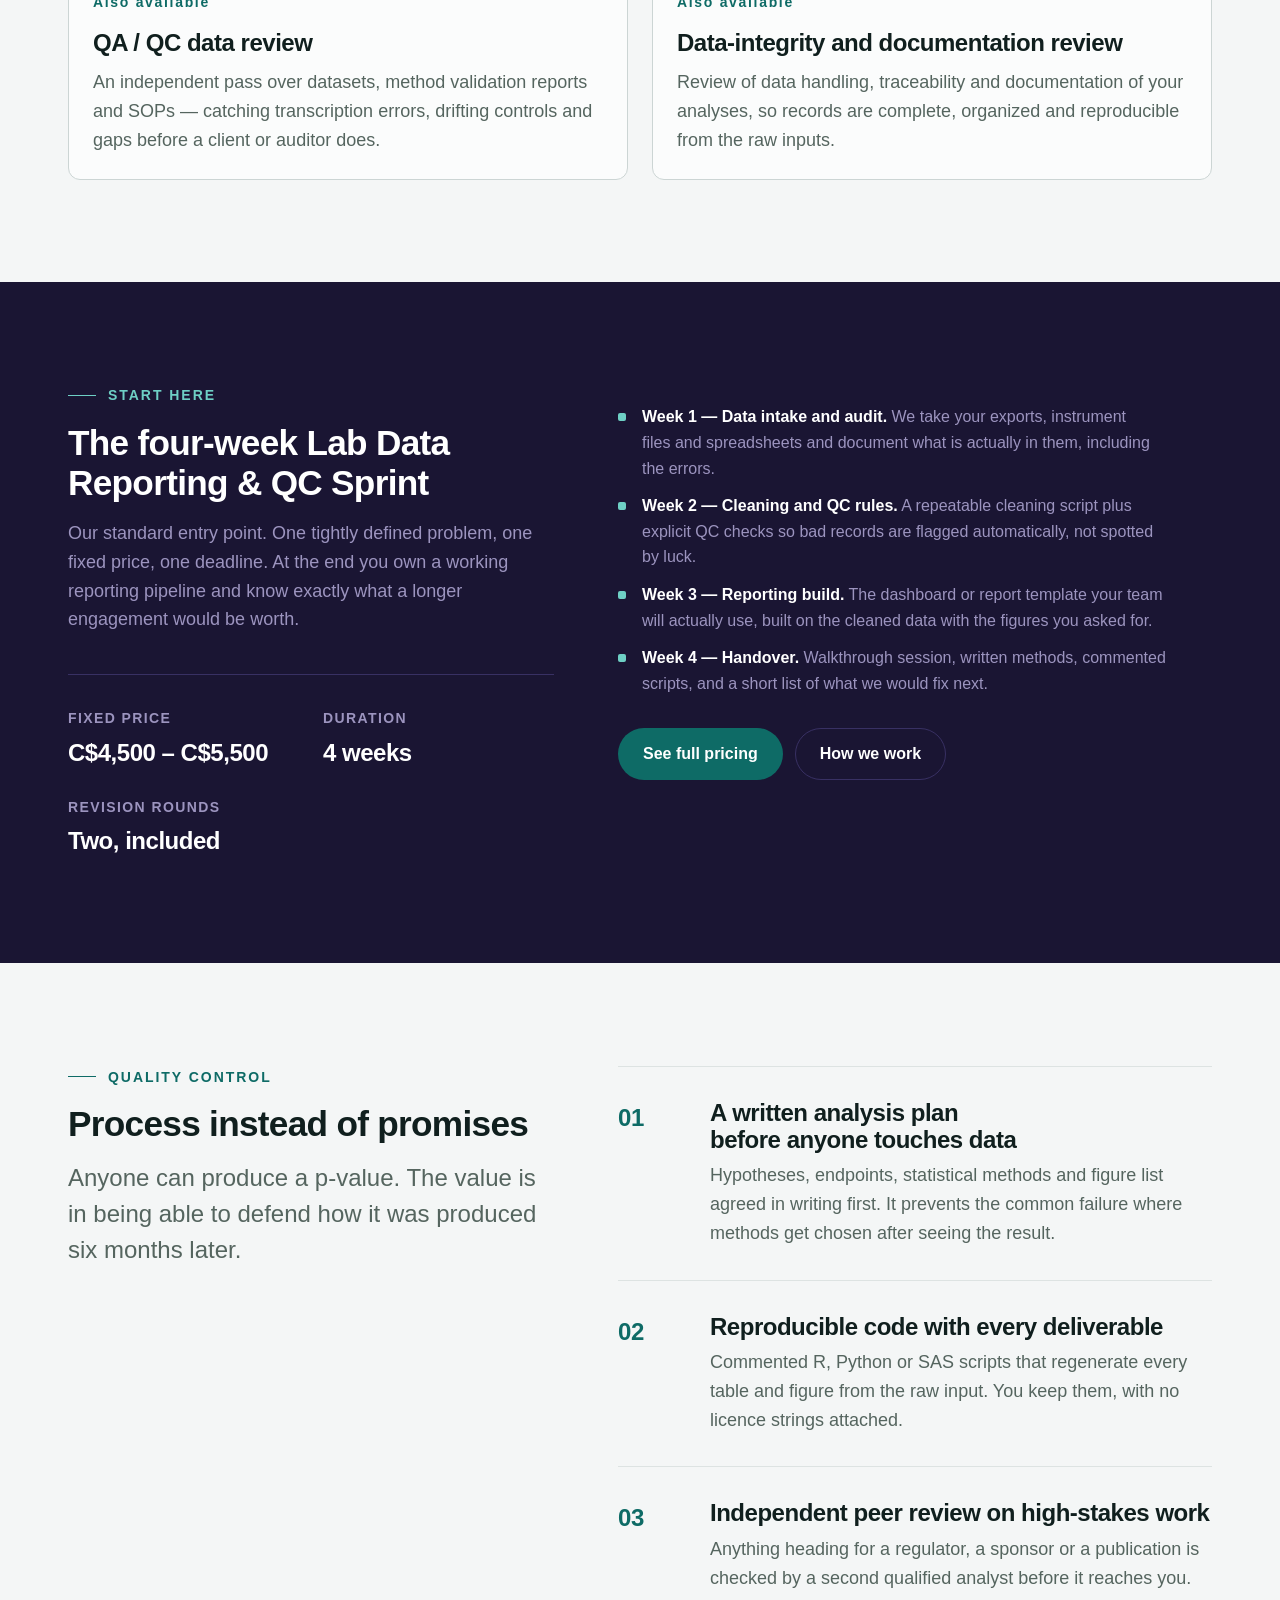
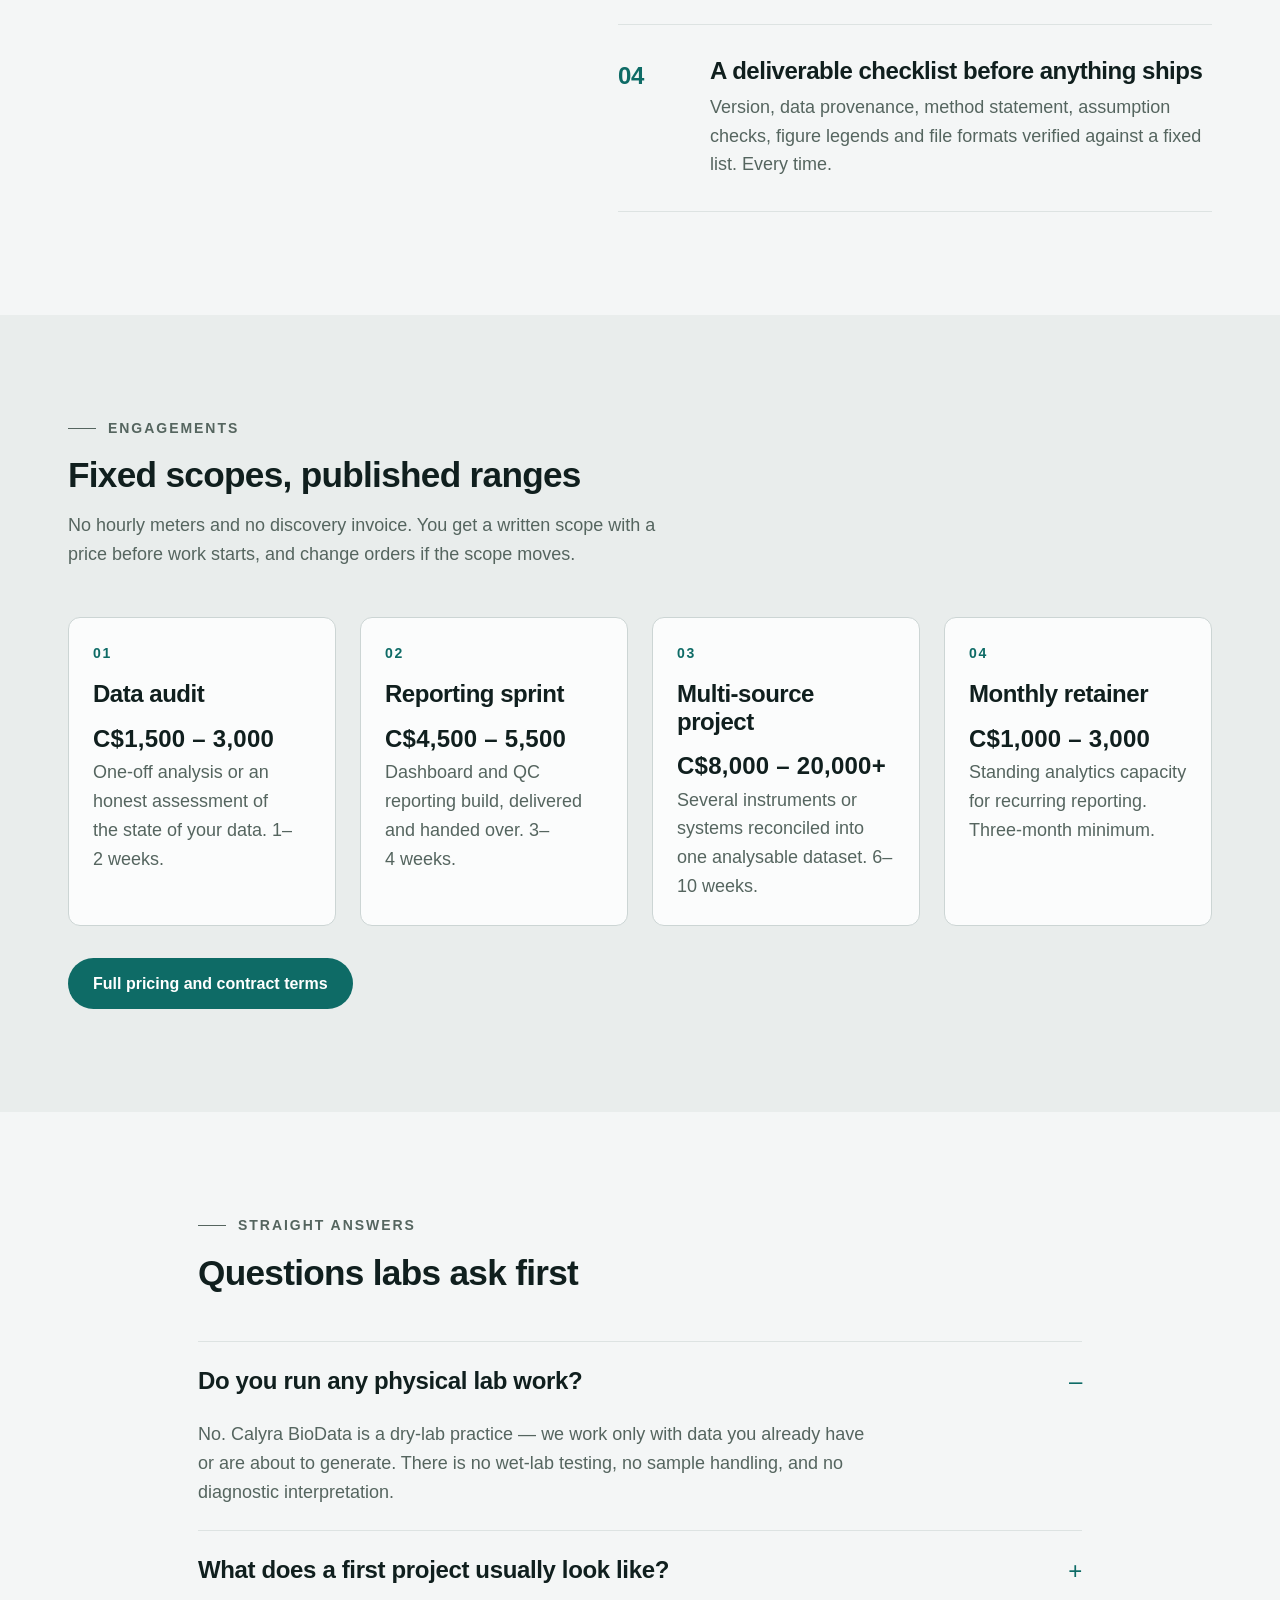
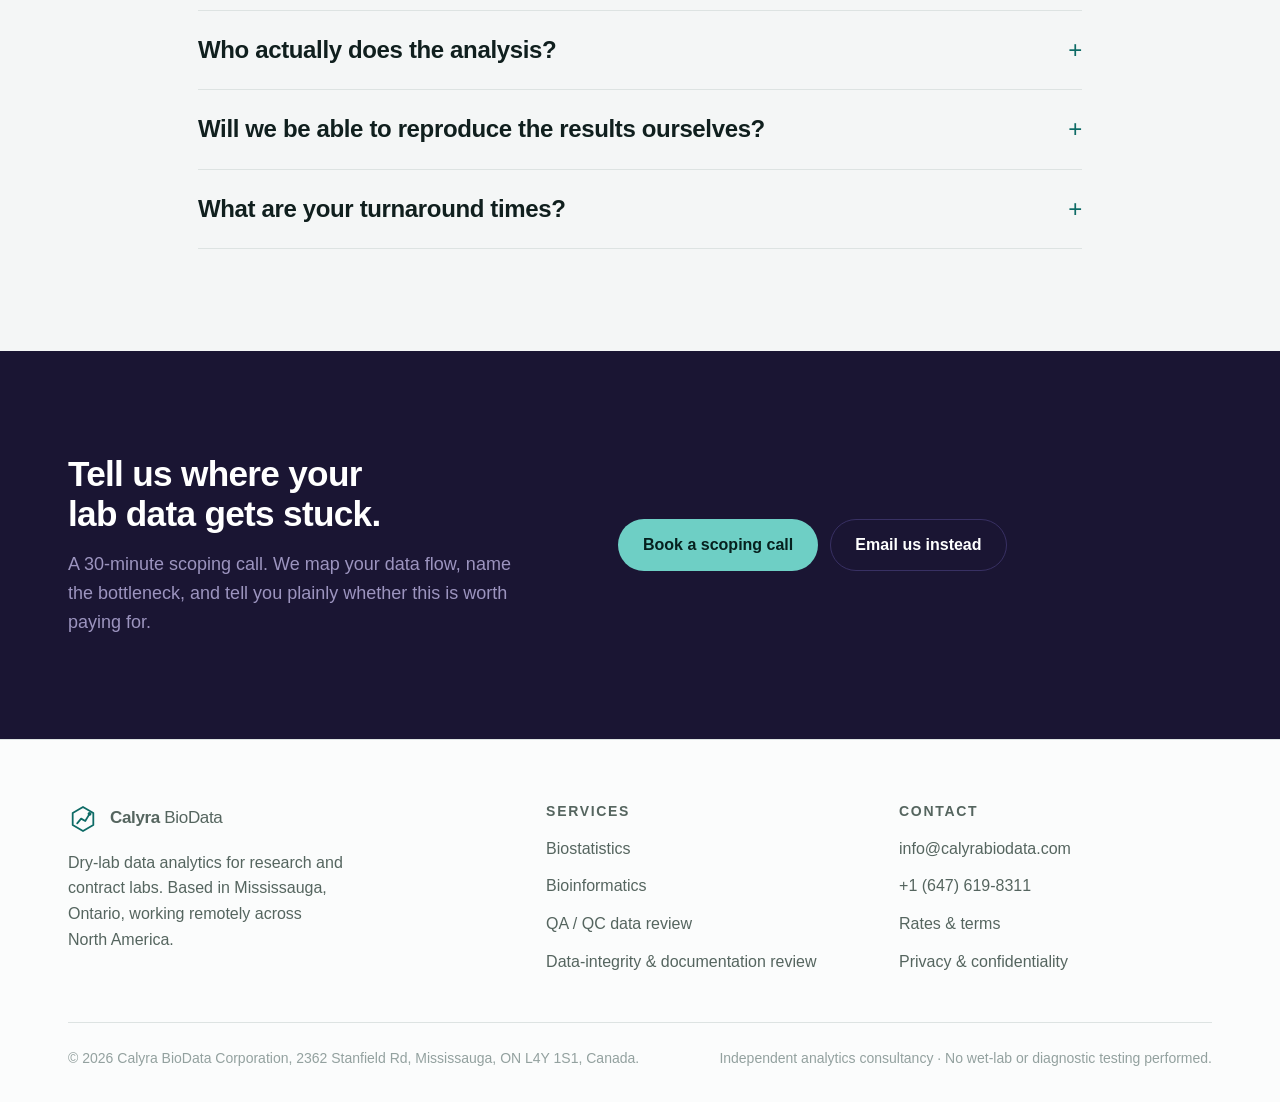
==== commit bd4be59a: "Scoping call length 20 -> 30 minutes to match booking page" ====
--- a/index.html
+++ b/index.html
@@ -37,6 +37,7 @@
   "url": "https://www.calyrabiodata.com/",
   "email": "info@calyrabiodata.com",
   "telephone": "+16476198311",
+  "potentialAction": {"@type": "ReserveAction", "name": "Book a scoping call", "target": {"@type": "EntryPoint", "urlTemplate": "https://calendar.app.google/8se2JX9Y255G5LzP7", "actionPlatform": ["http://schema.org/DesktopWebPlatform", "http://schema.org/MobileWebPlatform"]}, "result": {"@type": "Reservation", "name": "30-minute scoping call"}},
   "description": "Calyra BioData is a Mississauga-based dry-lab data analytics consultancy providing biostatistics, bioinformatics, QA/QC data review and data-integrity and documentation review to research labs, contract labs and small biotech companies.",
   "areaServed": [{"@type": "Country", "name": "Canada"}, {"@type": "Country", "name": "United States"}],
   "address": {"@type": "PostalAddress", "streetAddress": "2362 Stanfield Rd", "addressLocality": "Mississauga", "addressRegion": "ON", "postalCode": "L4Y 1S1", "addressCountry": "CA"},
@@ -61,10 +62,10 @@
     </a>
     <nav class="nav" id="site-nav" data-open="false" aria-label="Main">
       <a href="services.html">Services</a><a href="pricing.html">Pricing</a><a href="process.html">How we work</a><a href="about.html">About</a><a href="contact.html">Contact</a>
-      <a class="btn btn--primary" href="contact.html">Book a scoping call</a>
+      <a class="btn btn--primary" href="https://calendar.app.google/8se2JX9Y255G5LzP7" target="_blank" rel="noopener" data-book-link>Book a scoping call</a>
     </nav>
     <div class="header__actions">
-      <a class="btn btn--primary" href="contact.html">Book a scoping call</a>
+      <a class="btn btn--primary" href="https://calendar.app.google/8se2JX9Y255G5LzP7" target="_blank" rel="noopener" data-book-link>Book a scoping call</a>
       <button class="icon-btn" data-theme-toggle type="button" aria-label="Switch colour mode"></button>
       <button class="icon-btn nav-toggle" data-nav-toggle type="button" aria-expanded="false" aria-controls="site-nav" aria-label="Menu">
         <svg width="18" height="18" viewBox="0 0 24 24" fill="none" stroke="currentColor" stroke-width="2" stroke-linecap="round"><path d="M3 6h18M3 12h18M3 18h18"/></svg>
@@ -82,7 +83,7 @@
       <h1>Lab data in. <em>Decision-ready</em> analysis out.</h1>
       <p class="lede">Calyra BioData gives research labs, contract labs and small biotech teams the biostatistics, bioinformatics and QC reporting of an in-house data team — on a fixed-scope contract, without the headcount.</p>
       <div class="btn-row">
-        <a class="btn btn--primary" href="contact.html">Book a 20-minute scoping call</a>
+        <a class="btn btn--primary" href="https://calendar.app.google/8se2JX9Y255G5LzP7" target="_blank" rel="noopener" data-book-link>Book a 30-minute scoping call</a>
         <a class="btn btn--ghost" href="services.html">See what we deliver</a>
       </div>
       <p class="hero__meta">
@@ -247,10 +248,10 @@
     <div class="split" style="align-items:center">
       <div>
         <h2>Tell us where your lab data gets stuck.</h2>
-        <p>A 20-minute scoping call. We map your data flow, name the bottleneck, and tell you plainly whether this is worth paying for.</p>
+        <p>A 30-minute scoping call. We map your data flow, name the bottleneck, and tell you plainly whether this is worth paying for.</p>
       </div>
       <div class="btn-row" style="margin-top:0">
-        <a class="btn btn--primary" href="contact.html">Book a scoping call</a>
+        <a class="btn btn--primary" href="https://calendar.app.google/8se2JX9Y255G5LzP7" target="_blank" rel="noopener" data-book-link>Book a scoping call</a>
         <a class="btn btn--ghost" href="mailto:info@calyrabiodata.com">Email us instead</a>
       </div>
     </div>
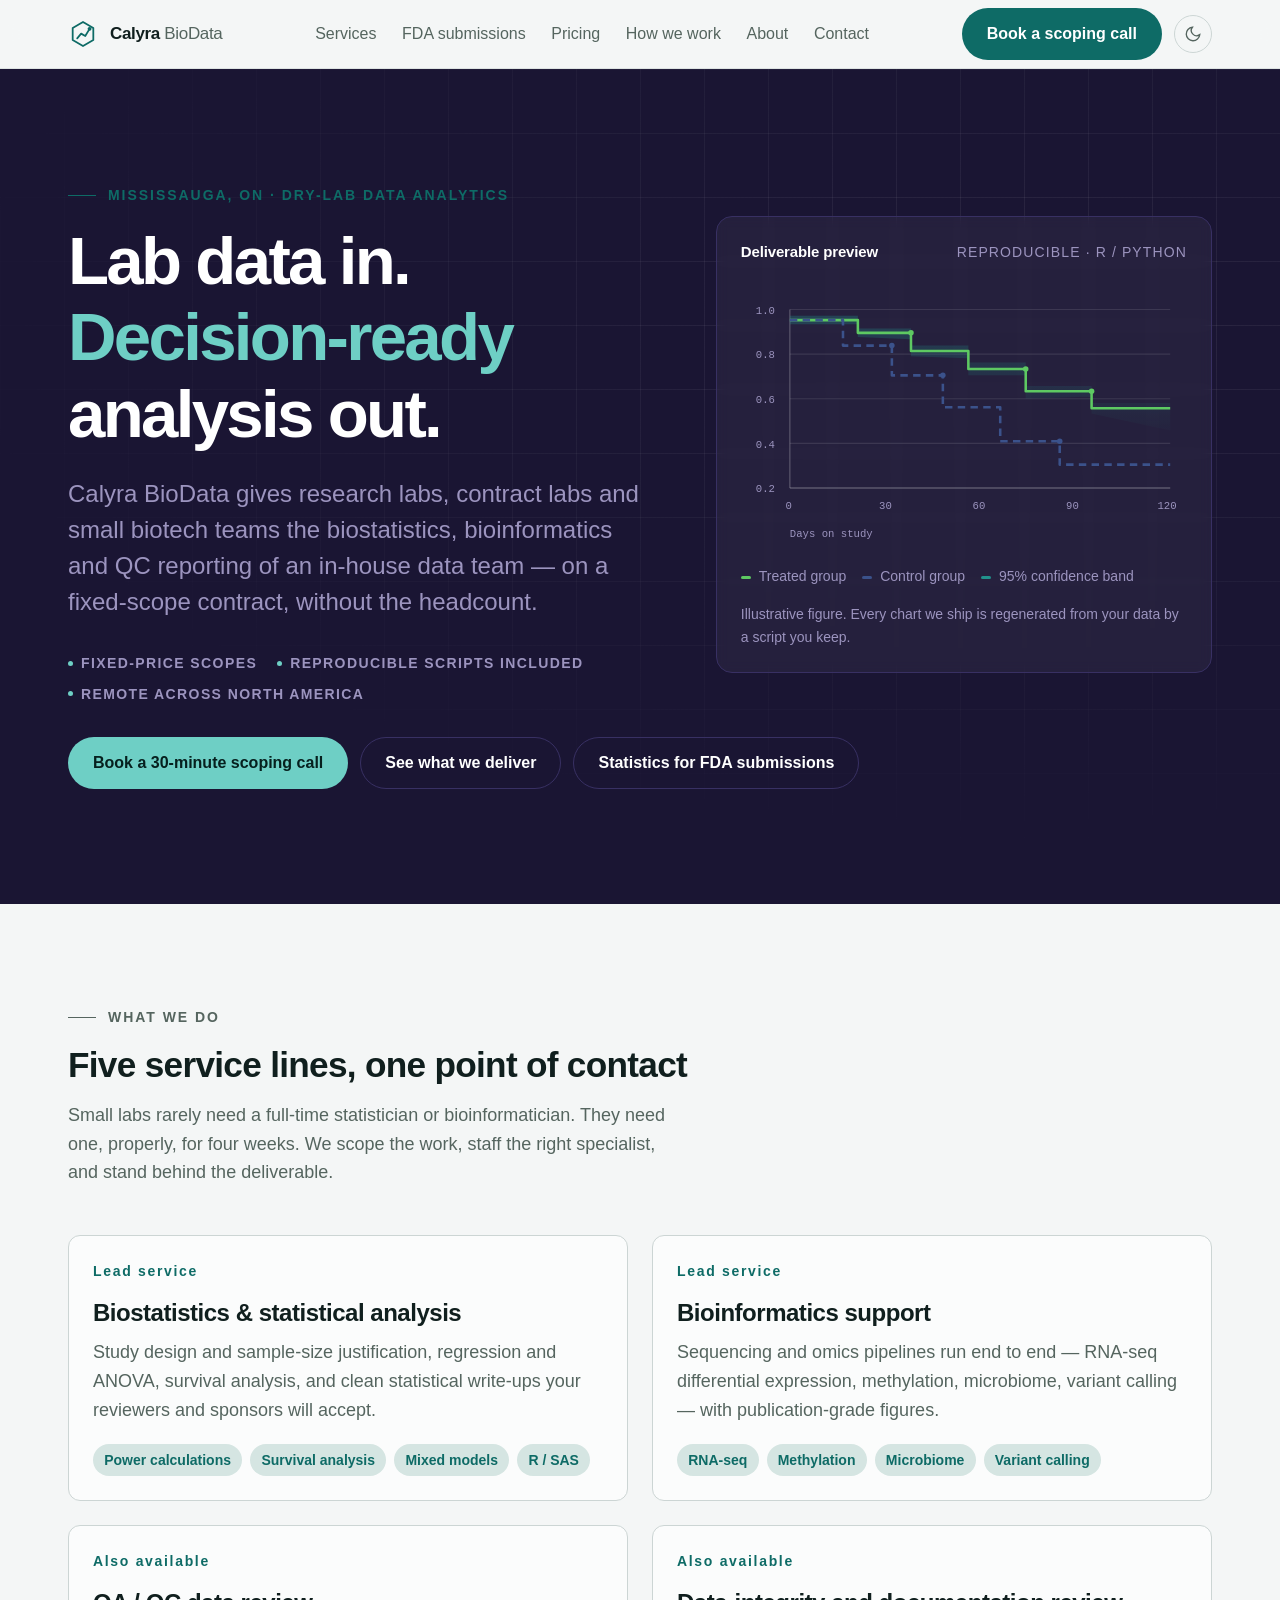
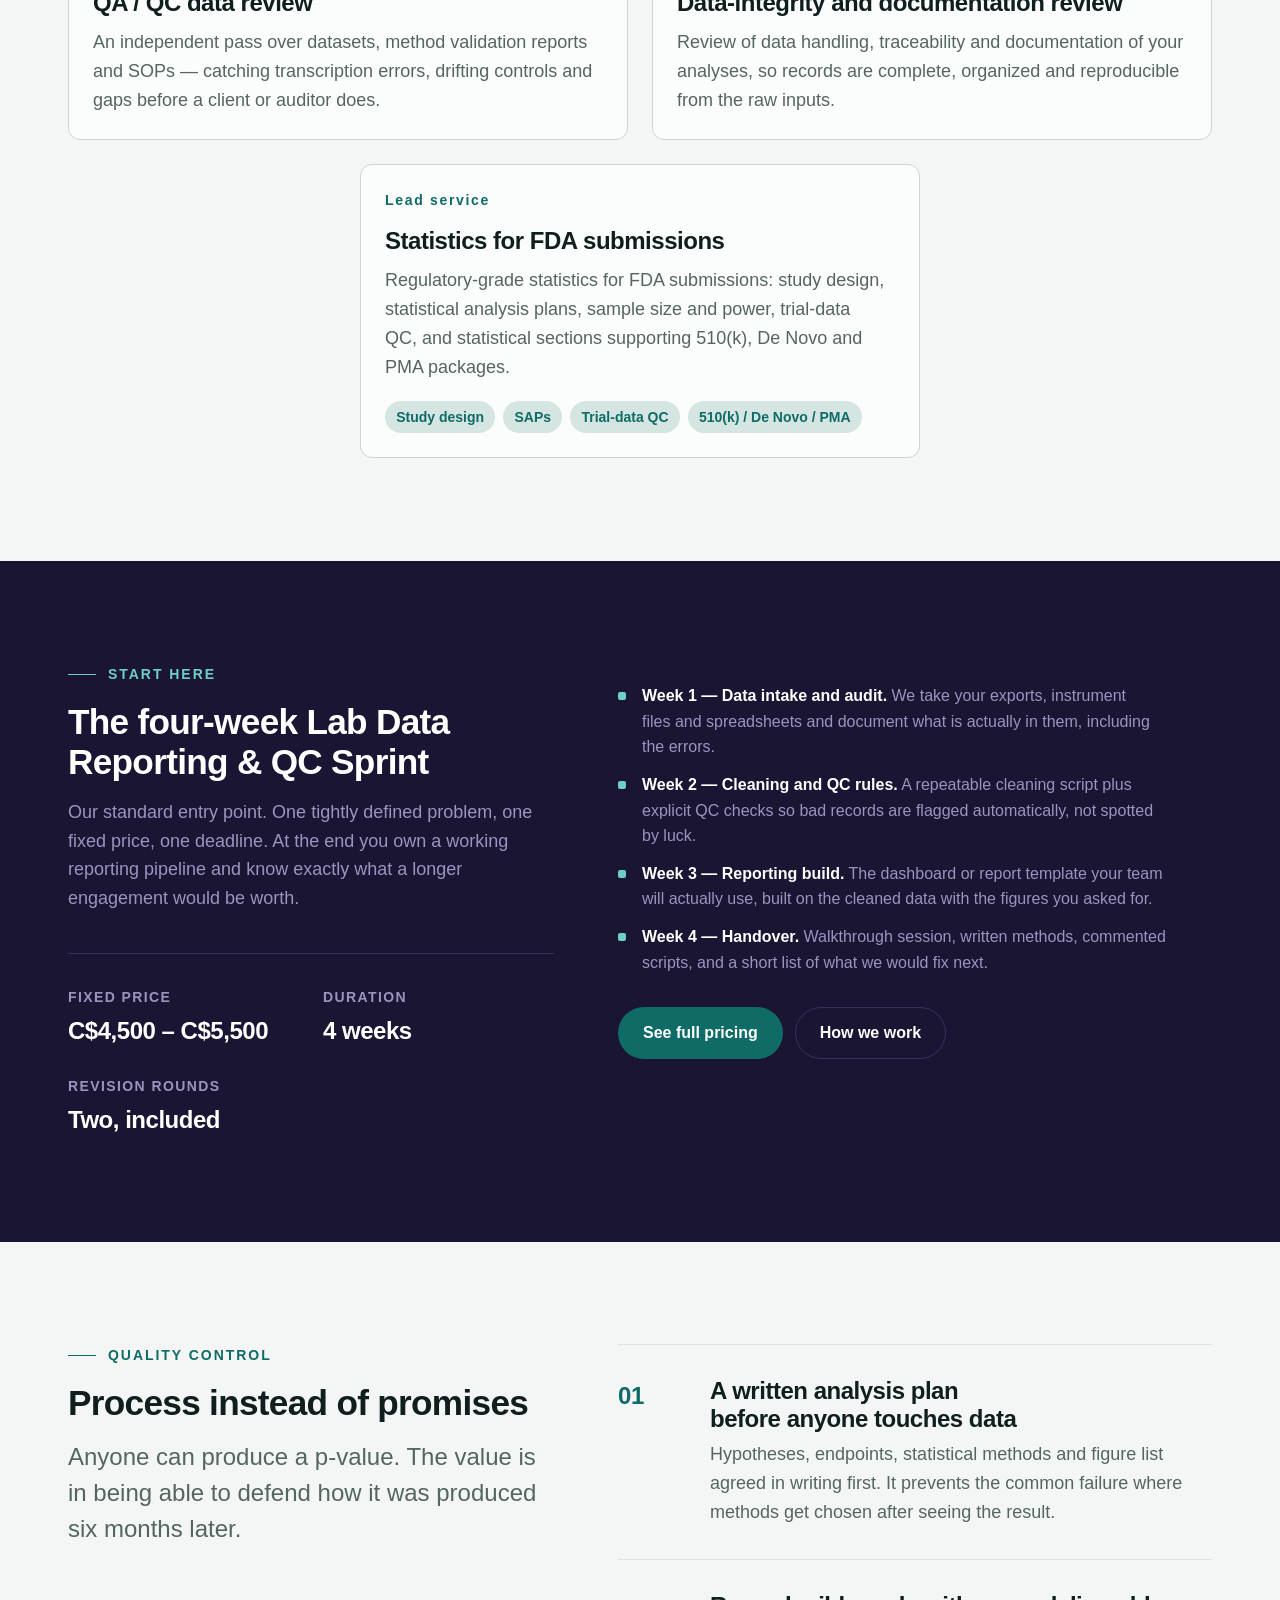
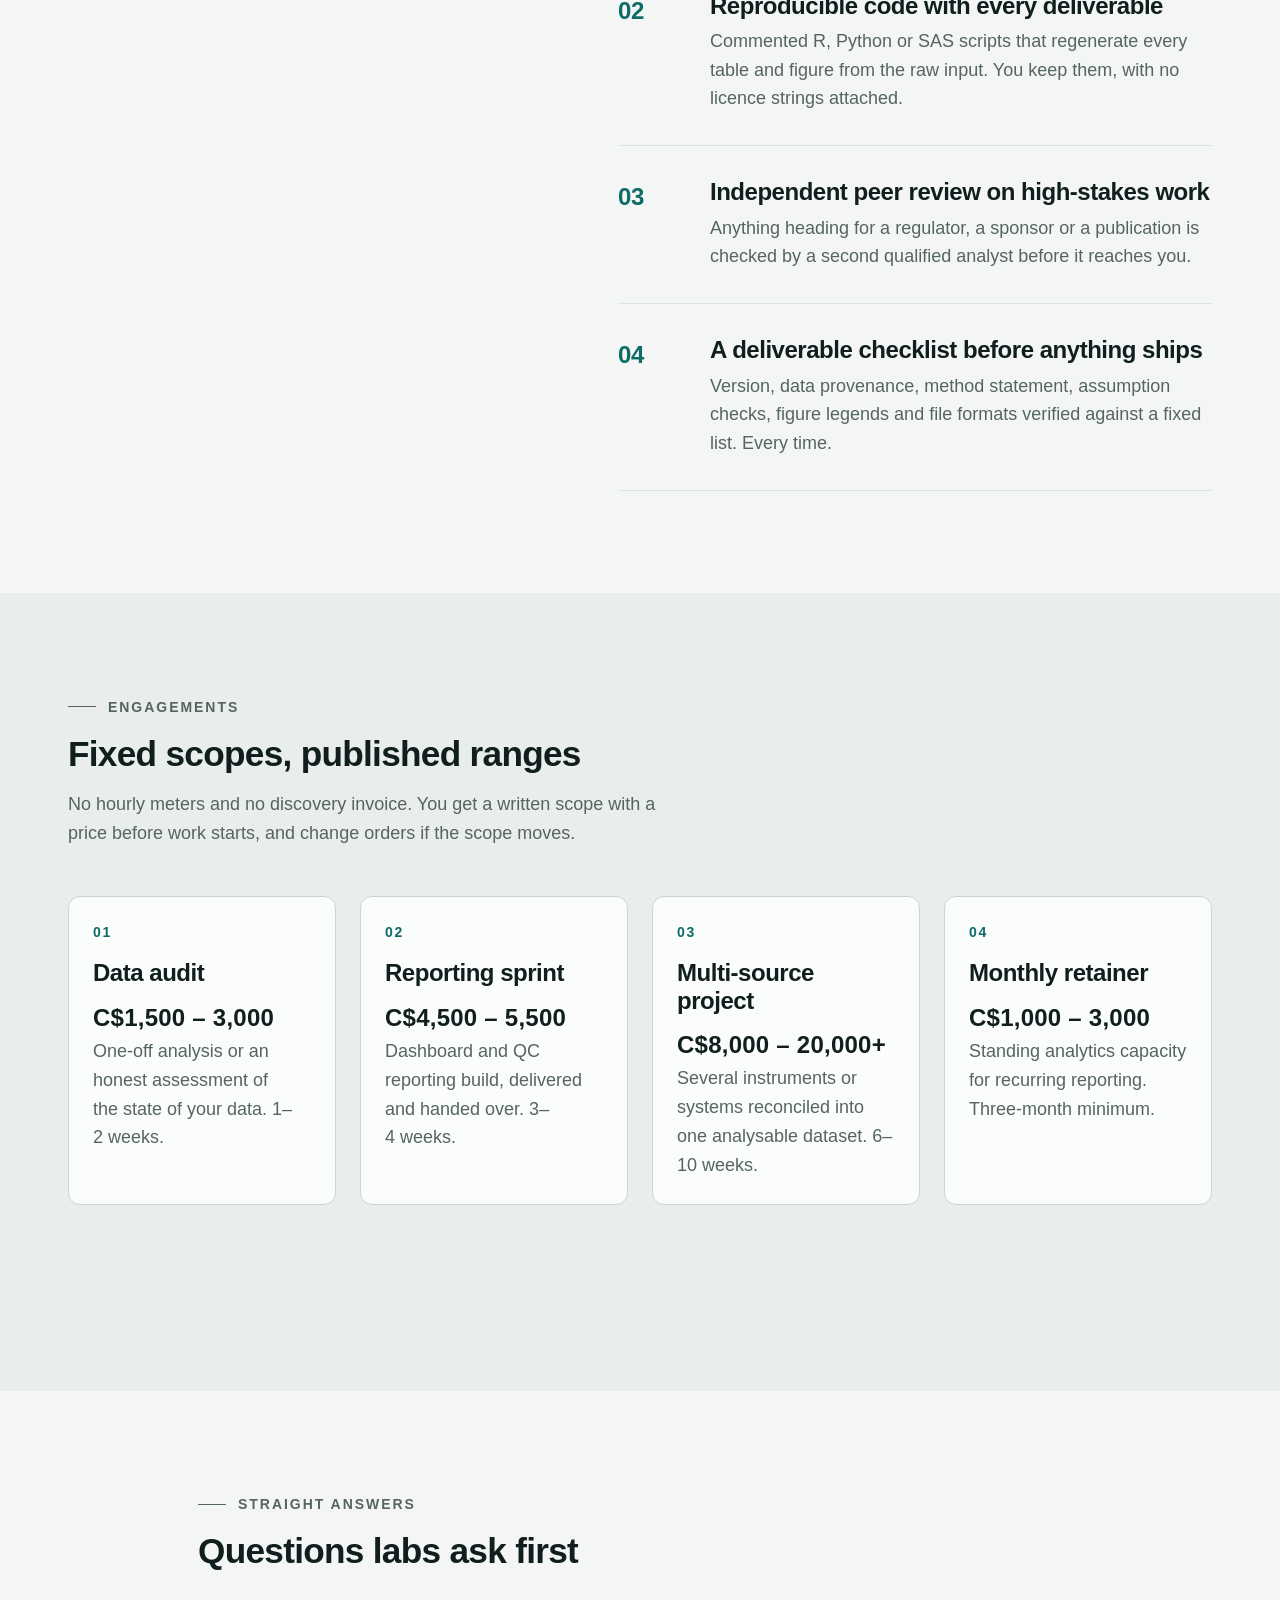
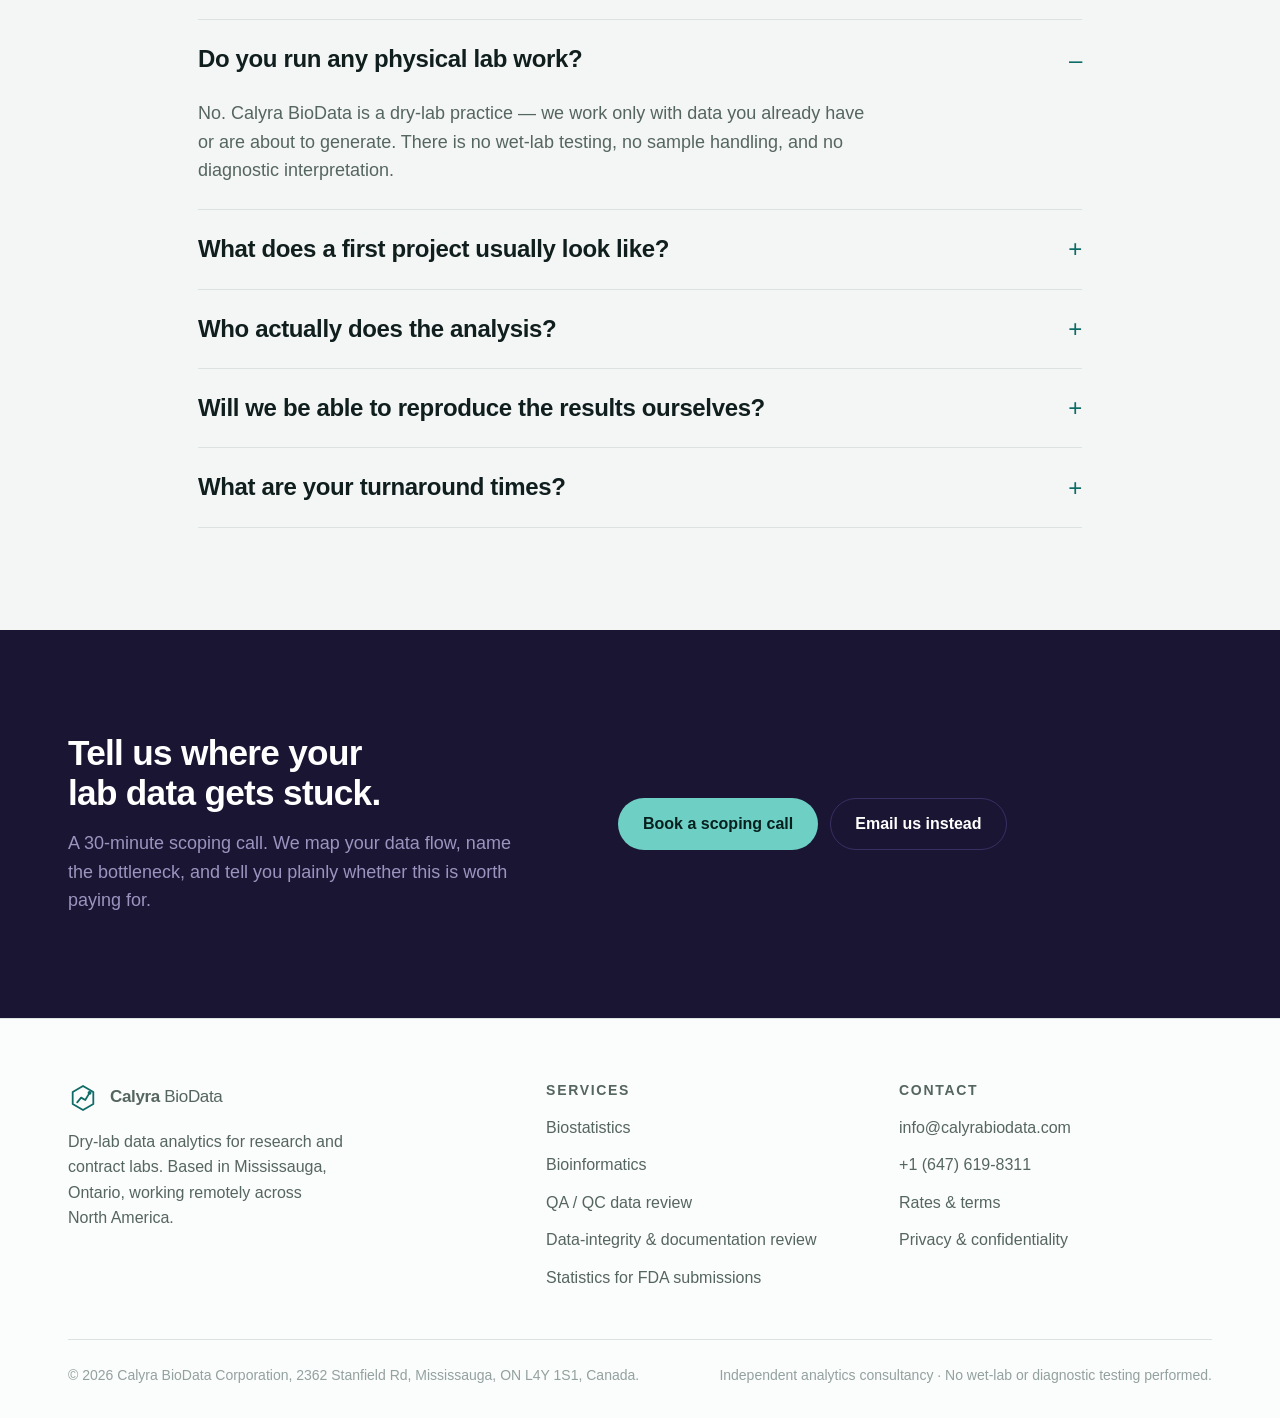
==== commit 0216c357: "Add Statistics for FDA submissions service line (05), nav, homepage card and entry points" ====
--- a/index.html
+++ b/index.html
@@ -4,19 +4,19 @@
 <meta charset="utf-8">
 <meta name="viewport" content="width=device-width, initial-scale=1">
 <title>Calyra BioData — Biostatistics &amp; Bioinformatics for Labs | Mississauga, ON</title>
-<meta name="description" content="Mississauga-based dry-lab data analytics: biostatistics, bioinformatics, QA/QC data review and data-integrity and documentation review for research labs, contract labs and small biotech. Fixed-scope projects from C$1,500.">
+<meta name="description" content="Mississauga-based dry-lab data analytics: biostatistics, bioinformatics, QA/QC data review, data-integrity and documentation review, and regulatory-grade statistics for FDA submissions for research labs, contract labs and small biotech. Fixed-scope projects from C$1,500.">
 <link rel="canonical" href="https://www.calyrabiodata.com/index.html">
 <meta name="robots" content="index, follow, max-image-preview:large">
 <meta property="og:type" content="website">
 <meta property="og:site_name" content="Calyra BioData">
 <meta property="og:title" content="Calyra BioData — Biostatistics &amp; Bioinformatics for Labs | Mississauga, ON">
-<meta property="og:description" content="Mississauga-based dry-lab data analytics: biostatistics, bioinformatics, QA/QC data review and data-integrity and documentation review for research labs, contract labs and small biotech. Fixed-scope projects from C$1,500.">
+<meta property="og:description" content="Mississauga-based dry-lab data analytics: biostatistics, bioinformatics, QA/QC data review, data-integrity and documentation review, and regulatory-grade statistics for FDA submissions for research labs, contract labs and small biotech. Fixed-scope projects from C$1,500.">
 <meta property="og:url" content="https://www.calyrabiodata.com/index.html">
 <meta property="og:image" content="https://www.calyrabiodata.com/assets/og.svg">
 <meta property="og:locale" content="en_CA">
 <meta name="twitter:card" content="summary_large_image">
 <meta name="twitter:title" content="Calyra BioData — Biostatistics &amp; Bioinformatics for Labs | Mississauga, ON">
-<meta name="twitter:description" content="Mississauga-based dry-lab data analytics: biostatistics, bioinformatics, QA/QC data review and data-integrity and documentation review for research labs, contract labs and small biotech. Fixed-scope projects from C$1,500.">
+<meta name="twitter:description" content="Mississauga-based dry-lab data analytics: biostatistics, bioinformatics, QA/QC data review, data-integrity and documentation review, and regulatory-grade statistics for FDA submissions for research labs, contract labs and small biotech. Fixed-scope projects from C$1,500.">
 <meta name="twitter:image" content="https://www.calyrabiodata.com/assets/og.svg">
 <meta name="theme-color" content="#1a1533">
 <meta name="author" content="Calyra BioData">
@@ -38,11 +38,11 @@
   "email": "info@calyrabiodata.com",
   "telephone": "+16476198311",
   "potentialAction": {"@type": "ReserveAction", "name": "Book a scoping call", "target": {"@type": "EntryPoint", "urlTemplate": "https://calendar.app.google/8se2JX9Y255G5LzP7", "actionPlatform": ["http://schema.org/DesktopWebPlatform", "http://schema.org/MobileWebPlatform"]}, "result": {"@type": "Reservation", "name": "30-minute scoping call"}},
-  "description": "Calyra BioData is a Mississauga-based dry-lab data analytics consultancy providing biostatistics, bioinformatics, QA/QC data review and data-integrity and documentation review to research labs, contract labs and small biotech companies.",
+  "description": "Calyra BioData is a Mississauga-based dry-lab data analytics consultancy providing biostatistics, bioinformatics, QA/QC data review, data-integrity and documentation review, and regulatory-grade statistics for FDA submissions to research labs, contract labs and small biotech companies.",
   "areaServed": [{"@type": "Country", "name": "Canada"}, {"@type": "Country", "name": "United States"}],
   "address": {"@type": "PostalAddress", "streetAddress": "2362 Stanfield Rd", "addressLocality": "Mississauga", "addressRegion": "ON", "postalCode": "L4Y 1S1", "addressCountry": "CA"},
   "priceRange": "C$1,500 - C$20,000+",
-  "knowsAbout": ["Biostatistics", "Bioinformatics", "RNA-seq analysis", "Statistical analysis plans", "Data quality control", "Data integrity", "Documentation review", "R programming", "Python data analysis"],
+  "knowsAbout": ["Biostatistics", "Bioinformatics", "RNA-seq analysis", "Statistical analysis plans", "FDA submission statistics", "Diagnostic accuracy", "Data quality control", "Data integrity", "Documentation review", "R programming", "Python data analysis"],
   "makesOffer": [
     {"@type": "Offer", "name": "Data audit / one-off analysis", "priceCurrency": "CAD", "price": "1500"},
     {"@type": "Offer", "name": "Dashboard and QC reporting sprint", "priceCurrency": "CAD", "price": "4500"},
@@ -61,7 +61,7 @@
       <span class="brand__name">Calyra <span>BioData</span></span>
     </a>
     <nav class="nav" id="site-nav" data-open="false" aria-label="Main">
-      <a href="services.html">Services</a><a href="pricing.html">Pricing</a><a href="process.html">How we work</a><a href="about.html">About</a><a href="contact.html">Contact</a>
+      <a href="services.html">Services</a><a href="services.html#fda-submissions">FDA submissions</a><a href="pricing.html">Pricing</a><a href="process.html">How we work</a><a href="about.html">About</a><a href="contact.html">Contact</a>
       <a class="btn btn--primary" href="https://calendar.app.google/8se2JX9Y255G5LzP7" target="_blank" rel="noopener" data-book-link>Book a scoping call</a>
     </nav>
     <div class="header__actions">
@@ -78,14 +78,10 @@
 <section class="hero">
   <div class="hero__grid" aria-hidden="true"></div>
   <div class="wrap hero__inner">
-    <div>
+    <div class="hero__copy">
       <p class="eyebrow">Mississauga, ON &middot; Dry-lab data analytics</p>
       <h1>Lab data in. <em>Decision-ready</em> analysis out.</h1>
       <p class="lede">Calyra BioData gives research labs, contract labs and small biotech teams the biostatistics, bioinformatics and QC reporting of an in-house data team — on a fixed-scope contract, without the headcount.</p>
-      <div class="btn-row">
-        <a class="btn btn--primary" href="https://calendar.app.google/8se2JX9Y255G5LzP7" target="_blank" rel="noopener" data-book-link>Book a 30-minute scoping call</a>
-        <a class="btn btn--ghost" href="services.html">See what we deliver</a>
-      </div>
       <p class="hero__meta">
         <span>Fixed-price scopes</span><span>Reproducible scripts included</span><span>Remote across North America</span>
       </p>
@@ -139,6 +135,11 @@
   </div>
   <p class="tiny" style="margin-top:var(--space-4);color:var(--color-ink-muted)">Illustrative figure. Every chart we ship is regenerated from your data by a script you keep.</p>
 </div>
+    <div class="btn-row">
+      <a class="btn btn--primary" href="https://calendar.app.google/8se2JX9Y255G5LzP7" target="_blank" rel="noopener" data-book-link>Book a 30-minute scoping call</a>
+      <a class="btn btn--ghost" href="services.html">See what we deliver</a>
+      <a class="btn btn--ghost" href="services.html#fda-submissions">Statistics for FDA submissions</a>
+    </div>
   </div>
 </section>
 
@@ -146,7 +147,7 @@
   <div class="wrap">
     <div class="section-head reveal">
       <p class="eyebrow">What we do</p>
-      <h2 class="section-title">Four service lines, one point of contact</h2>
+      <h2 class="section-title">Five service lines, one point of contact</h2>
       <p>Small labs rarely need a full-time statistician or bioinformatician. They need one, properly, for four weeks. We scope the work, staff the right specialist, and stand behind the deliverable.</p>
     </div>
     <div class="grid grid--2 reveal">
@@ -171,6 +172,12 @@
         <span class="card__num">Also available</span>
         <h3>Data-integrity and documentation review</h3>
         <p>Review of data handling, traceability and documentation of your analyses, so records are complete, organized and reproducible from the raw inputs.</p>
+      </a>
+      <a class="card card--link" href="services.html#fda-submissions" style="text-decoration:none;color:inherit">
+        <span class="card__num">Lead service</span>
+        <h3>Statistics for FDA submissions</h3>
+        <p>Regulatory-grade statistics for FDA submissions: study design, statistical analysis plans, sample size and power, trial-data QC, and statistical sections supporting 510(k), De Novo and PMA packages.</p>
+        <div class="tag-list"><span class="tag">Study design</span><span class="tag">SAPs</span><span class="tag">Trial-data QC</span><span class="tag">510(k) / De Novo / PMA</span></div>
       </a>
     </div>
   </div>
@@ -273,6 +280,7 @@
           <li><a href="services.html#bioinformatics">Bioinformatics</a></li>
           <li><a href="services.html#qa-qc">QA / QC data review</a></li>
           <li><a href="services.html#data-integrity">Data-integrity &amp; documentation review</a></li>
+          <li><a href="services.html#fda-submissions">Statistics for FDA submissions</a></li>
         </ul>
       </div>
       <div>
--- a/css/style.css
+++ b/css/style.css
@@ -490,7 +490,12 @@
 .nav-toggle {
   display: none;
 }
-@media (max-width: 900px) {
+@media (max-width: 1200px) {
+  .nav {
+    gap: var(--space-4);
+  }
+}
+@media (max-width: 1100px) {
   .nav {
     position: fixed;
     inset: 68px 0 auto;
@@ -562,12 +567,30 @@
   position: relative;
   display: grid;
   grid-template-columns: minmax(0, 1fr) minmax(0, 0.85fr);
-  gap: clamp(var(--space-10), 5vw, var(--space-20));
+  column-gap: clamp(var(--space-10), 5vw, var(--space-20));
+  row-gap: var(--space-8);
   align-items: center;
+}
+.hero .btn-row {
+  grid-column: 1 / -1;
+  margin-top: 0;
 }
 @media (max-width: 940px) {
   .hero__inner {
     grid-template-columns: 1fr;
+  }
+  .hero__copy { order: 1; }
+  .hero .btn-row { order: 2; }
+  .hero .chart-card { order: 3; }
+}
+@media (max-width: 620px) {
+  .hero .btn-row {
+    flex-direction: column;
+    align-items: stretch;
+  }
+  .hero .btn-row .btn {
+    width: 100%;
+    justify-content: center;
   }
 }
 .hero h1 {
@@ -660,6 +683,11 @@
 .grid--2 {
   grid-template-columns: repeat(2, minmax(0, 1fr));
 }
+.grid--2 > :nth-child(5):last-child {
+  grid-column: 1 / -1;
+  width: calc((100% - var(--space-6)) / 2);
+  justify-self: center;
+}
 .grid--3 {
   grid-template-columns: repeat(3, minmax(0, 1fr));
 }
@@ -681,6 +709,9 @@
   .grid--3,
   .grid--4 {
     grid-template-columns: 1fr;
+  }
+  .grid--2 > :nth-child(5):last-child {
+    width: 100%;
   }
 }
 .card {
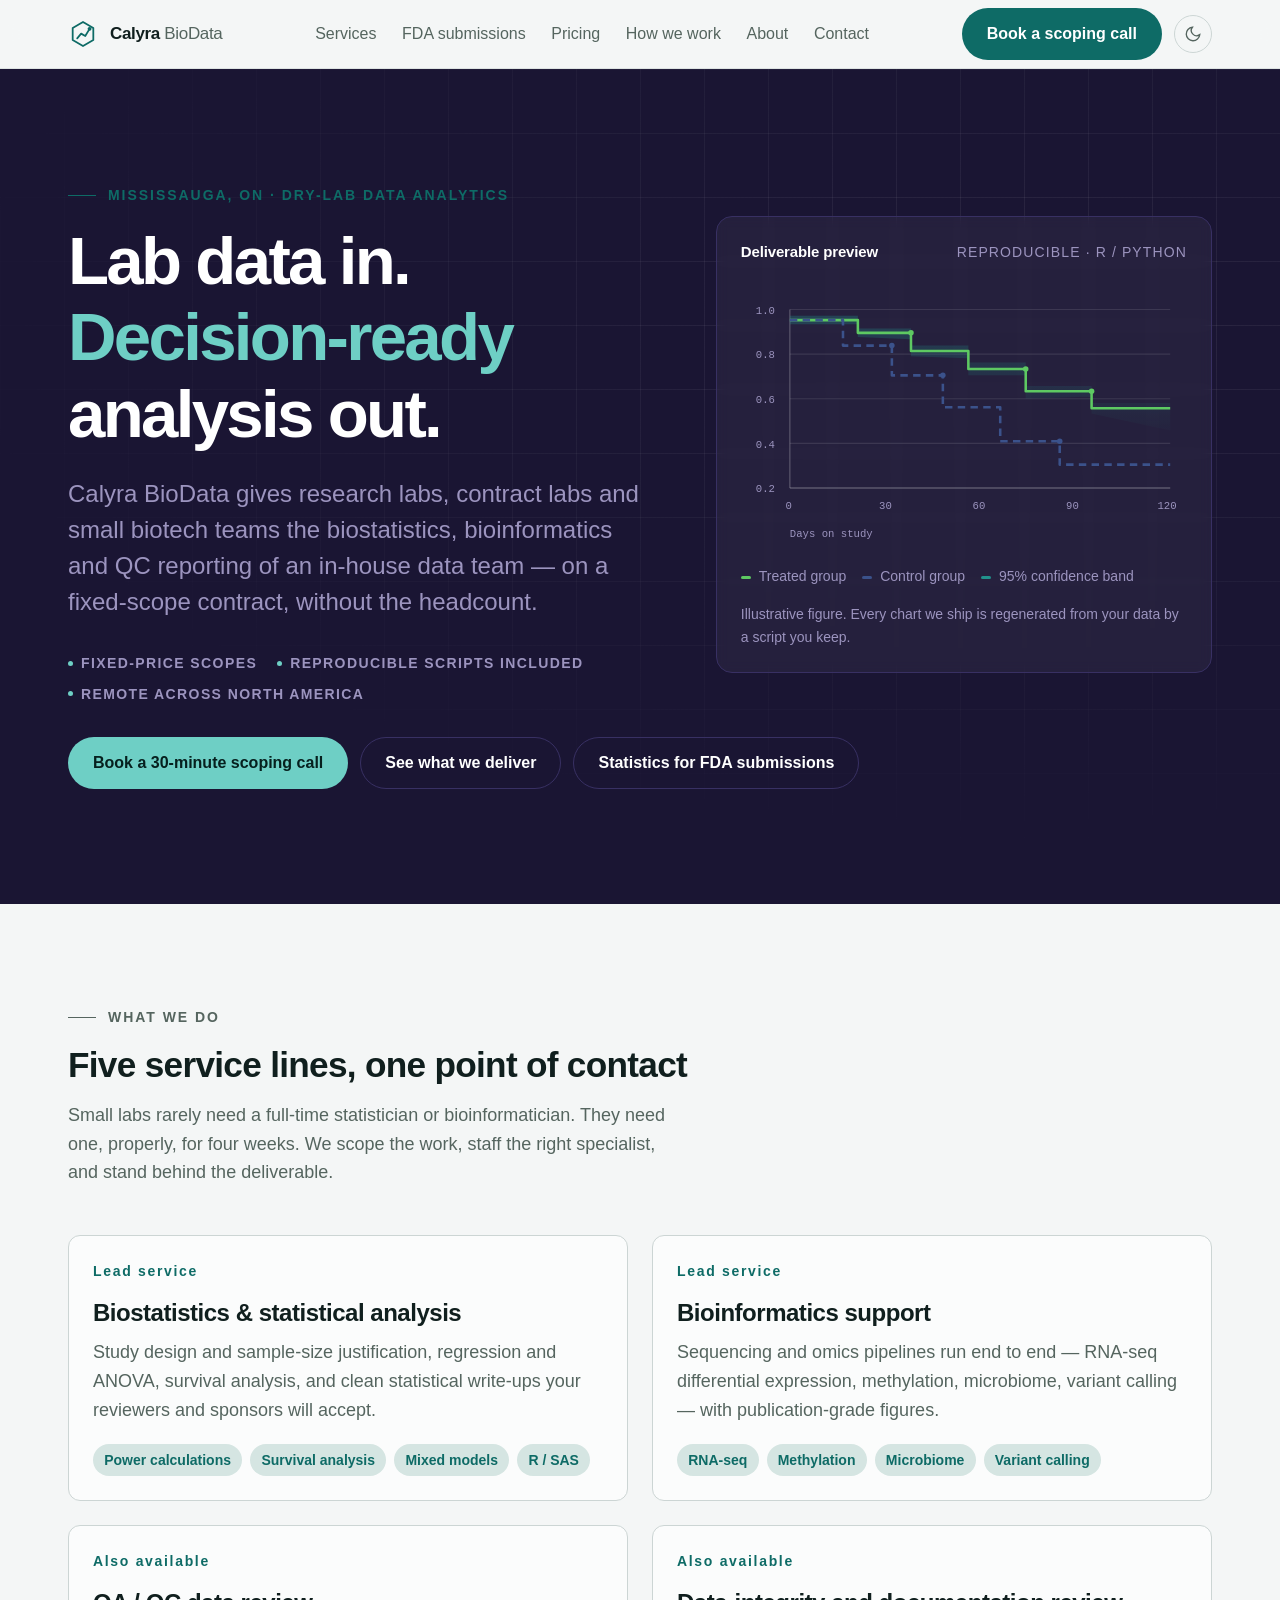
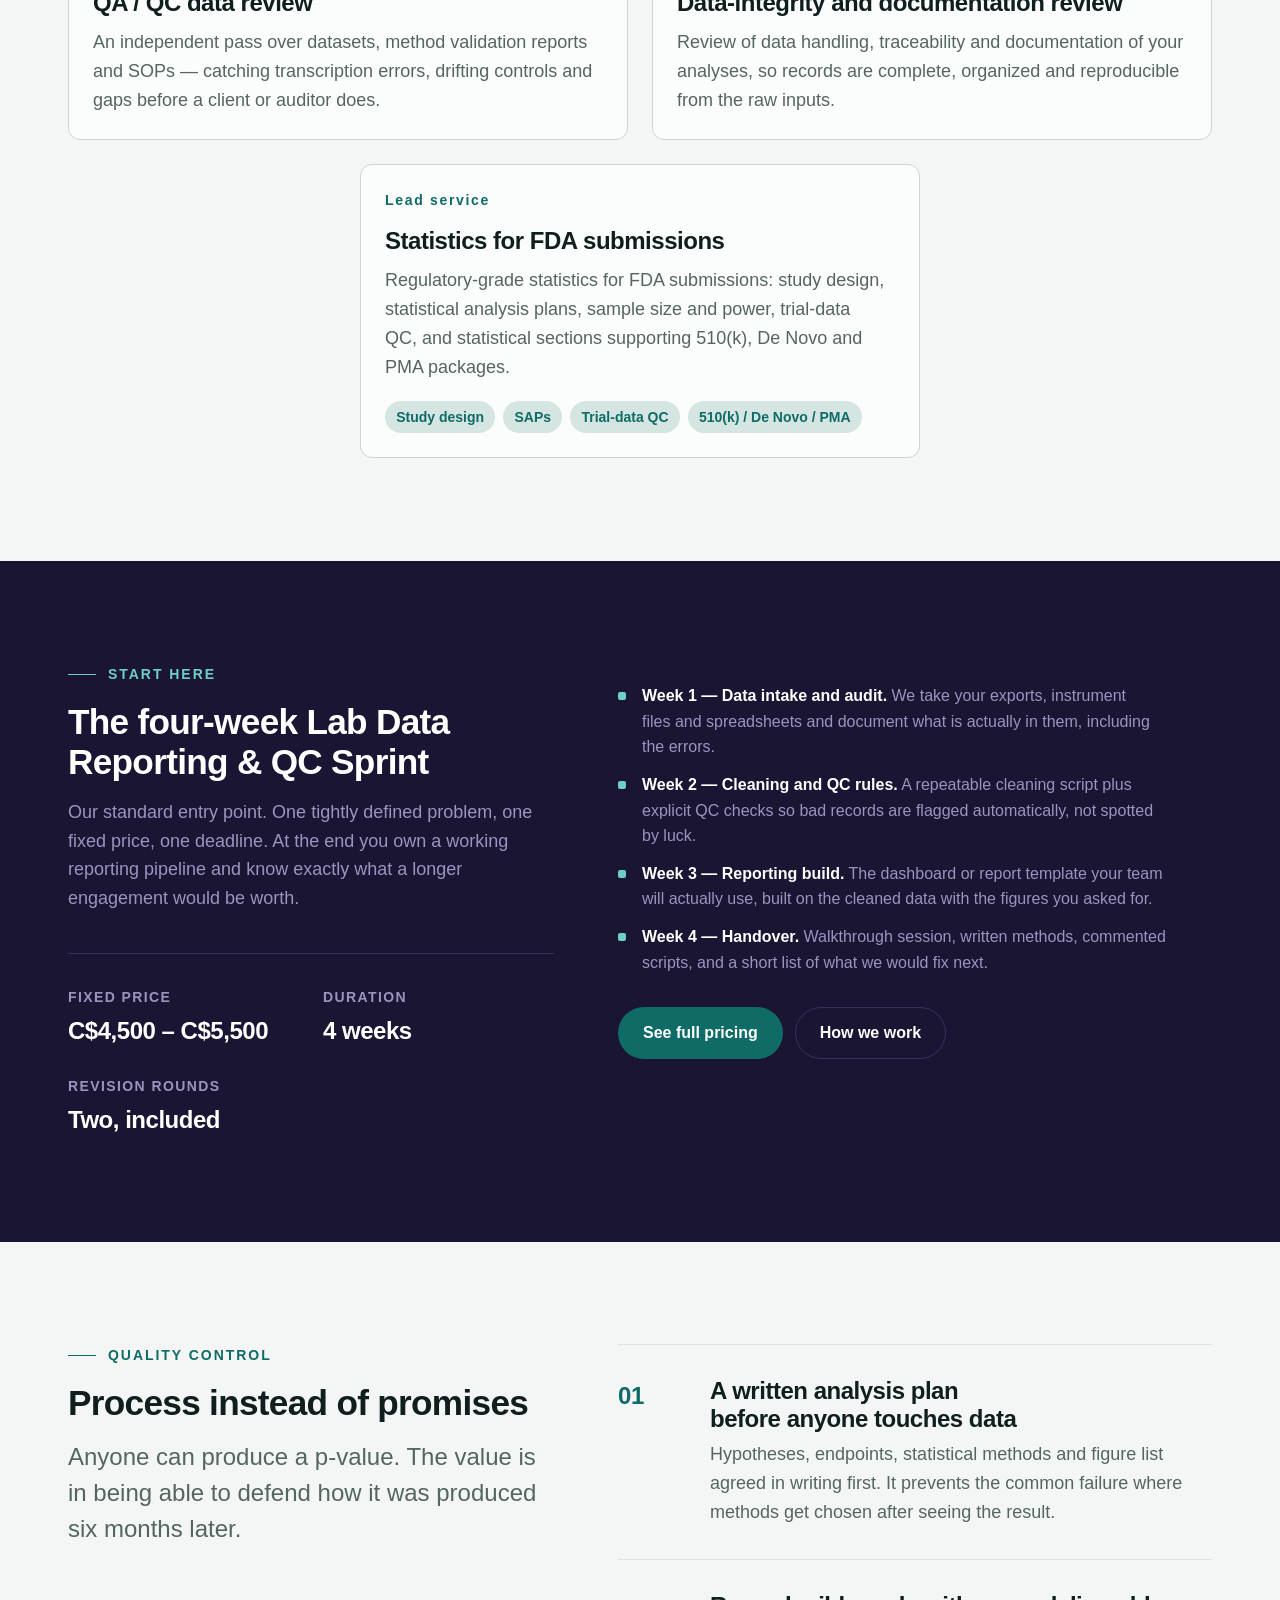
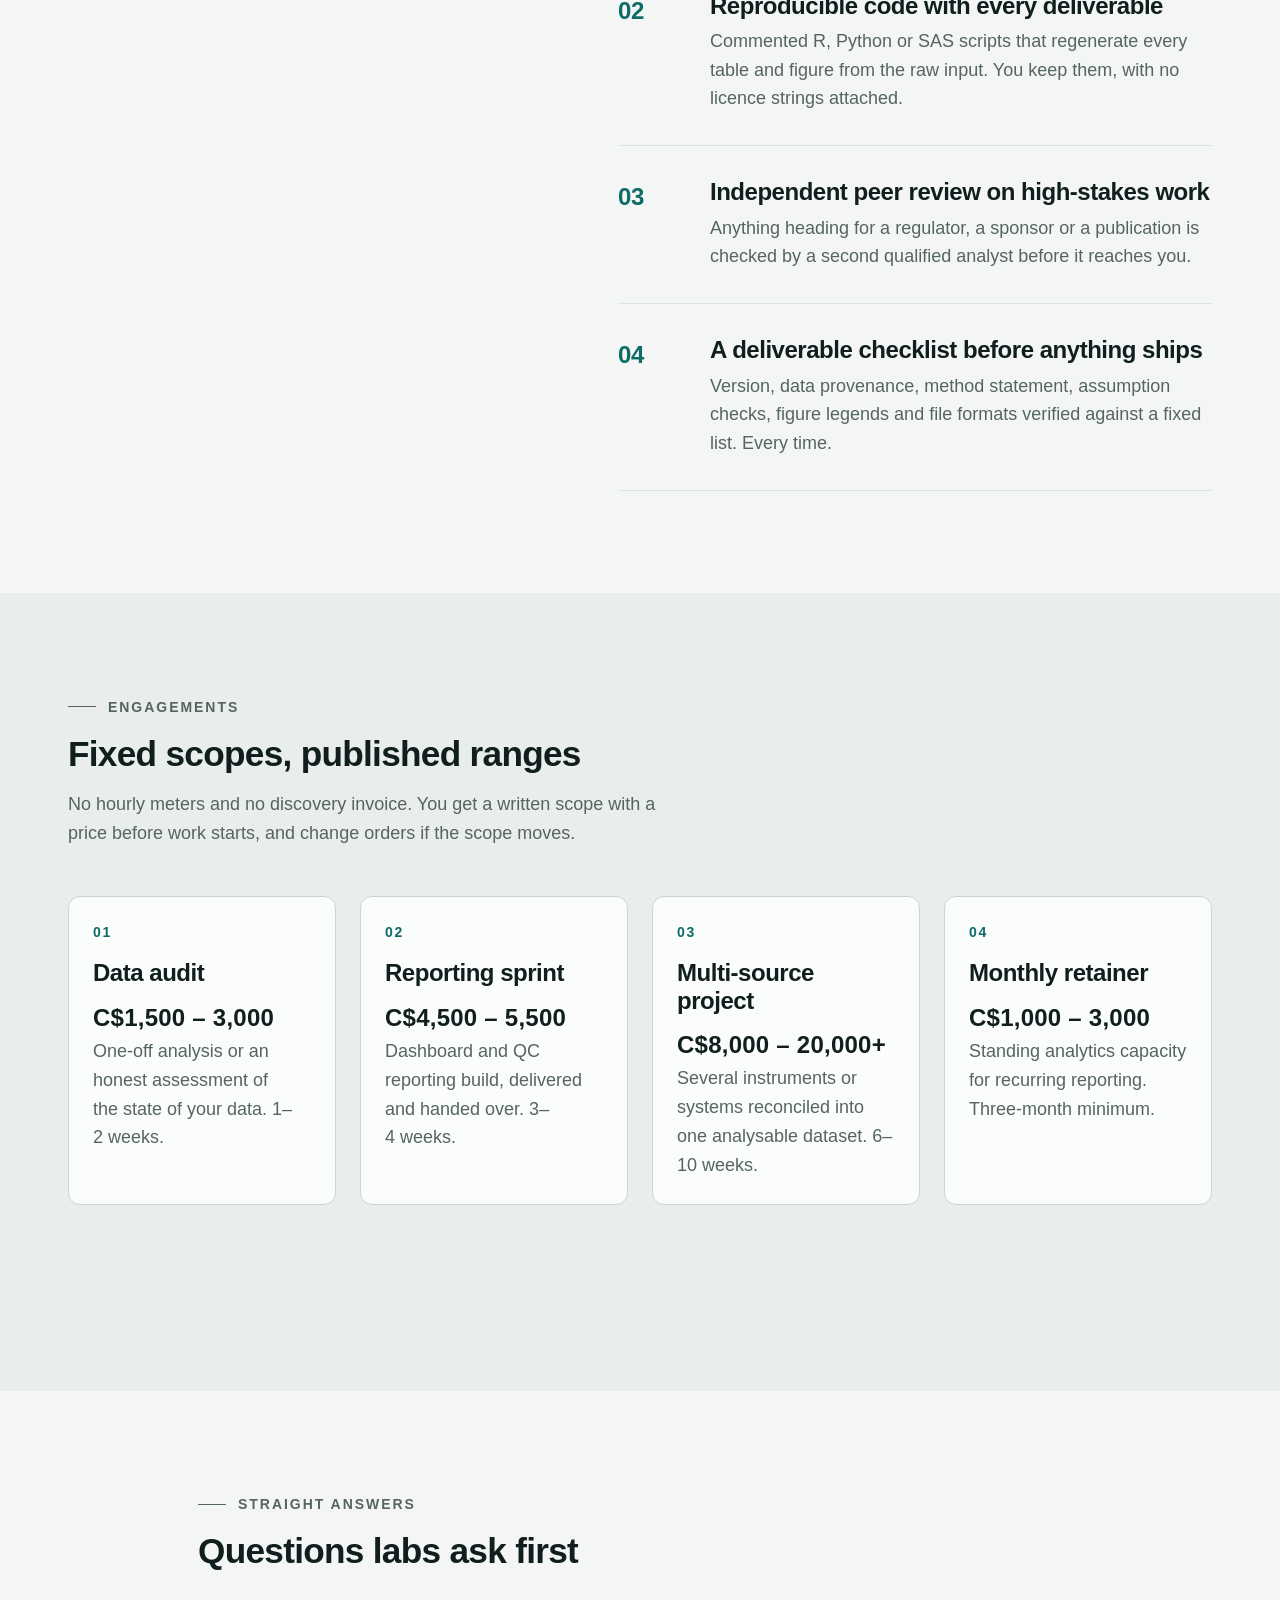
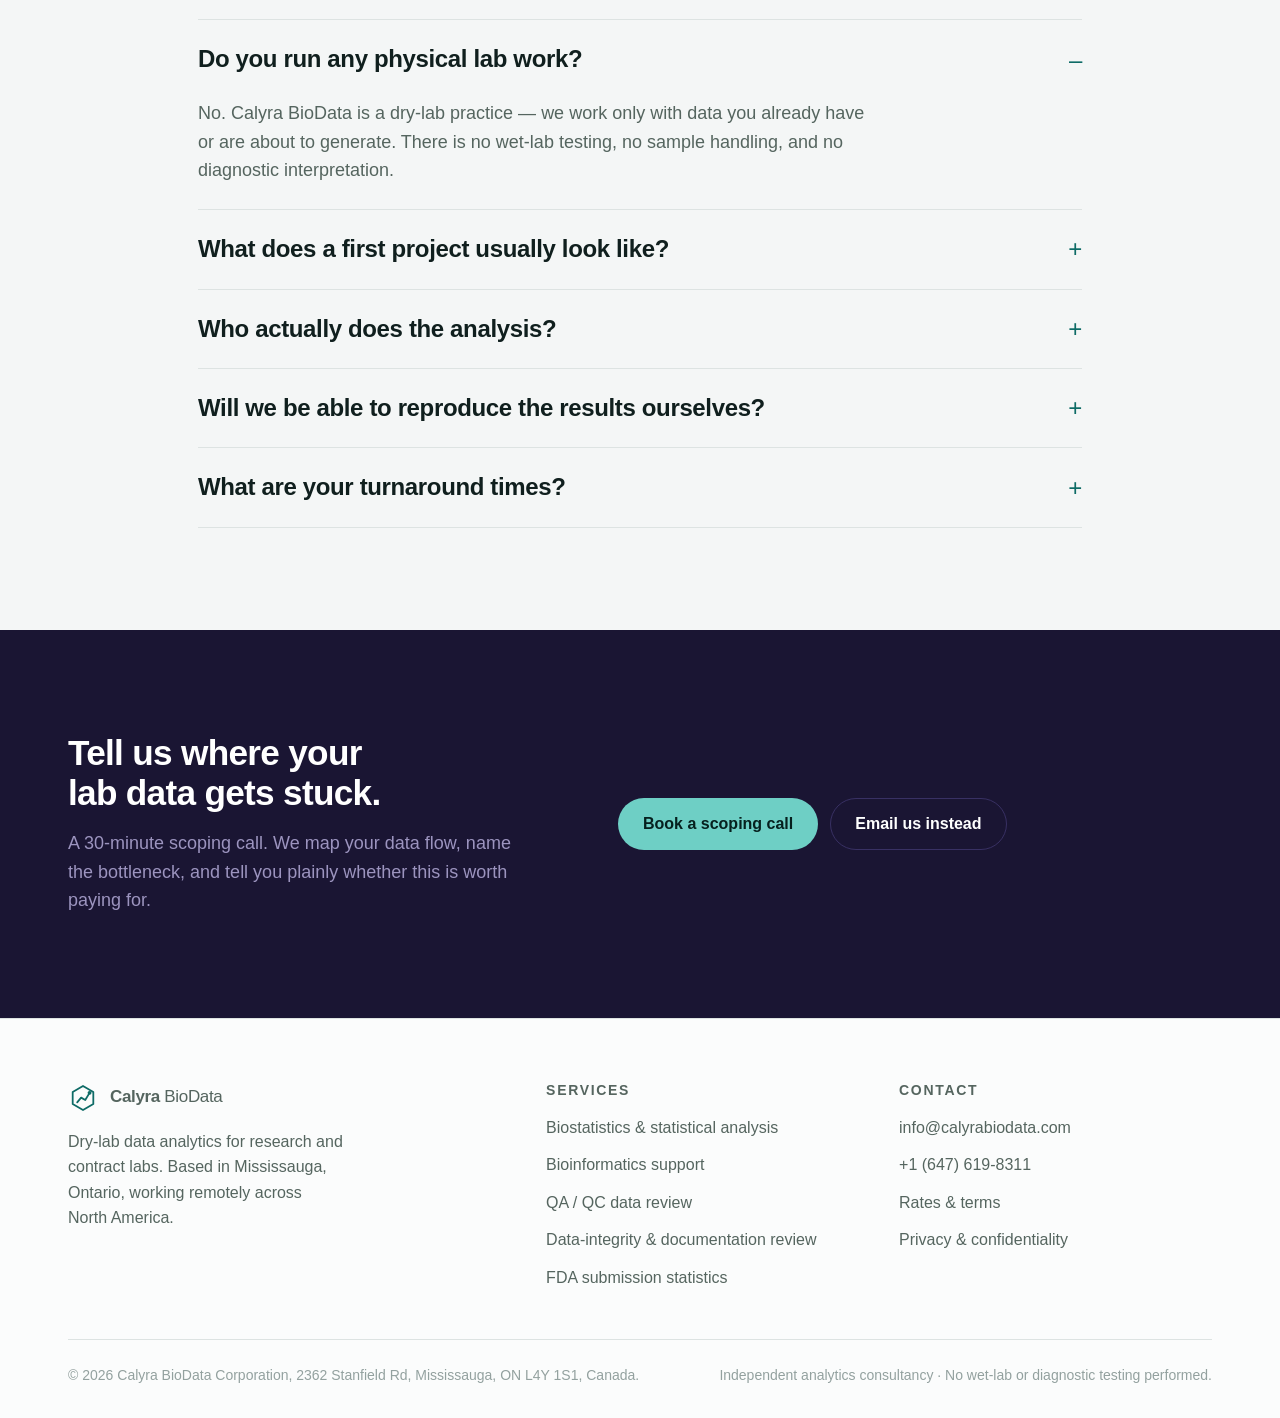
==== commit c9ec8317: "Split service lines into dedicated pages with SEO (titles, meta, schema, canonicals, sitemap, intern" ====
--- a/index.html
+++ b/index.html
@@ -61,7 +61,7 @@
       <span class="brand__name">Calyra <span>BioData</span></span>
     </a>
     <nav class="nav" id="site-nav" data-open="false" aria-label="Main">
-      <a href="services.html">Services</a><a href="services.html#fda-submissions">FDA submissions</a><a href="pricing.html">Pricing</a><a href="process.html">How we work</a><a href="about.html">About</a><a href="contact.html">Contact</a>
+      <a href="services.html">Services</a><a href="fda-submissions.html">FDA submissions</a><a href="pricing.html">Pricing</a><a href="process.html">How we work</a><a href="about.html">About</a><a href="contact.html">Contact</a>
       <a class="btn btn--primary" href="https://calendar.app.google/8se2JX9Y255G5LzP7" target="_blank" rel="noopener" data-book-link>Book a scoping call</a>
     </nav>
     <div class="header__actions">
@@ -138,7 +138,7 @@
     <div class="btn-row">
       <a class="btn btn--primary" href="https://calendar.app.google/8se2JX9Y255G5LzP7" target="_blank" rel="noopener" data-book-link>Book a 30-minute scoping call</a>
       <a class="btn btn--ghost" href="services.html">See what we deliver</a>
-      <a class="btn btn--ghost" href="services.html#fda-submissions">Statistics for FDA submissions</a>
+      <a class="btn btn--ghost" href="fda-submissions.html">Statistics for FDA submissions</a>
     </div>
   </div>
 </section>
@@ -151,29 +151,29 @@
       <p>Small labs rarely need a full-time statistician or bioinformatician. They need one, properly, for four weeks. We scope the work, staff the right specialist, and stand behind the deliverable.</p>
     </div>
     <div class="grid grid--2 reveal">
-      <a class="card card--link" href="services.html#biostatistics" style="text-decoration:none;color:inherit">
+      <a class="card card--link" href="biostatistics.html" style="text-decoration:none;color:inherit">
         <span class="card__num">Lead service</span>
         <h3>Biostatistics &amp; statistical analysis</h3>
         <p>Study design and sample-size justification, regression and ANOVA, survival analysis, and clean statistical write-ups your reviewers and sponsors will accept.</p>
         <div class="tag-list"><span class="tag">Power calculations</span><span class="tag">Survival analysis</span><span class="tag">Mixed models</span><span class="tag">R / SAS</span></div>
       </a>
-      <a class="card card--link" href="services.html#bioinformatics" style="text-decoration:none;color:inherit">
+      <a class="card card--link" href="bioinformatics.html" style="text-decoration:none;color:inherit">
         <span class="card__num">Lead service</span>
         <h3>Bioinformatics support</h3>
         <p>Sequencing and omics pipelines run end to end — RNA-seq differential expression, methylation, microbiome, variant calling — with publication-grade figures.</p>
         <div class="tag-list"><span class="tag">RNA-seq</span><span class="tag">Methylation</span><span class="tag">Microbiome</span><span class="tag">Variant calling</span></div>
       </a>
-      <a class="card card--link" href="services.html#qa-qc" style="text-decoration:none;color:inherit">
+      <a class="card card--link" href="qa-qc-data-review.html" style="text-decoration:none;color:inherit">
         <span class="card__num">Also available</span>
         <h3>QA / QC data review</h3>
         <p>An independent pass over datasets, method validation reports and SOPs — catching transcription errors, drifting controls and gaps before a client or auditor does.</p>
       </a>
-      <a class="card card--link" href="services.html#data-integrity" style="text-decoration:none;color:inherit">
+      <a class="card card--link" href="data-integrity-review.html" style="text-decoration:none;color:inherit">
         <span class="card__num">Also available</span>
         <h3>Data-integrity and documentation review</h3>
         <p>Review of data handling, traceability and documentation of your analyses, so records are complete, organized and reproducible from the raw inputs.</p>
       </a>
-      <a class="card card--link" href="services.html#fda-submissions" style="text-decoration:none;color:inherit">
+      <a class="card card--link" href="fda-submissions.html" style="text-decoration:none;color:inherit">
         <span class="card__num">Lead service</span>
         <h3>Statistics for FDA submissions</h3>
         <p>Regulatory-grade statistics for FDA submissions: study design, statistical analysis plans, sample size and power, trial-data QC, and statistical sections supporting 510(k), De Novo and PMA packages.</p>
@@ -276,11 +276,11 @@
       <div>
         <h2>Services</h2>
         <ul role="list">
-          <li><a href="services.html#biostatistics">Biostatistics</a></li>
-          <li><a href="services.html#bioinformatics">Bioinformatics</a></li>
-          <li><a href="services.html#qa-qc">QA / QC data review</a></li>
-          <li><a href="services.html#data-integrity">Data-integrity &amp; documentation review</a></li>
-          <li><a href="services.html#fda-submissions">Statistics for FDA submissions</a></li>
+          <li><a href="biostatistics.html">Biostatistics &amp; statistical analysis</a></li>
+          <li><a href="bioinformatics.html">Bioinformatics support</a></li>
+          <li><a href="qa-qc-data-review.html">QA / QC data review</a></li>
+          <li><a href="data-integrity-review.html">Data-integrity &amp; documentation review</a></li>
+          <li><a href="fda-submissions.html">FDA submission statistics</a></li>
         </ul>
       </div>
       <div>
--- a/css/style.css
+++ b/css/style.css
@@ -306,6 +306,7 @@
   font-size: var(--text-2xl);
   letter-spacing: -0.035em;
 }
+h1.section-title,
 h2.section-title {
   font-size: var(--text-xl);
   margin-bottom: var(--space-4);
@@ -725,8 +726,12 @@
   box-shadow: var(--shadow-md);
   transform: translateY(-2px);
 }
+.card h2,
 .card h3 {
   margin-bottom: var(--space-3);
+}
+.card h2 {
+  font-size: var(--text-lg);
 }
 .card p {
   color: var(--color-text-muted);
@@ -778,6 +783,15 @@
 }
 .check-list li strong {
   color: var(--color-text);
+}
+.check-list h3 {
+  display: inline;
+  font-size: inherit;
+  font-family: inherit;
+  font-weight: 700;
+  letter-spacing: 0;
+  color: var(--color-text);
+  margin: 0;
 }
 .check-list li::before {
   content: '';
